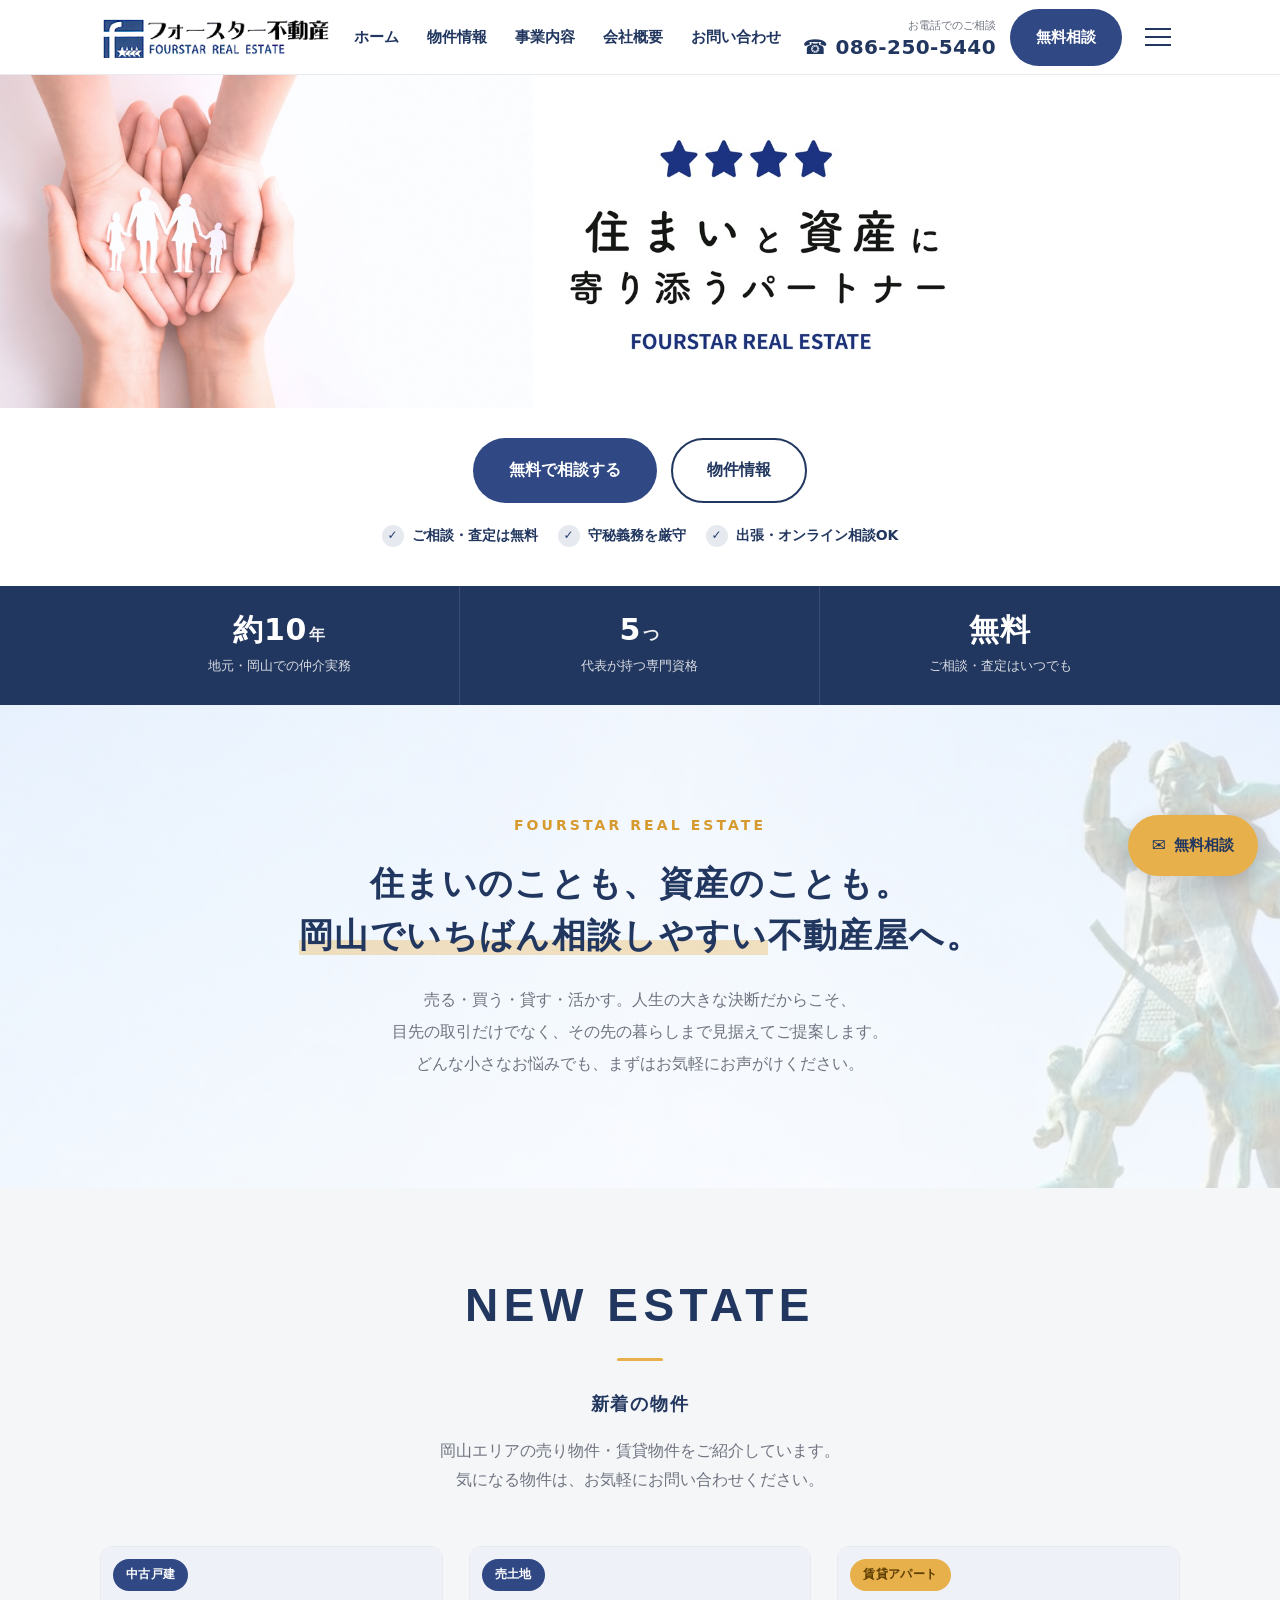
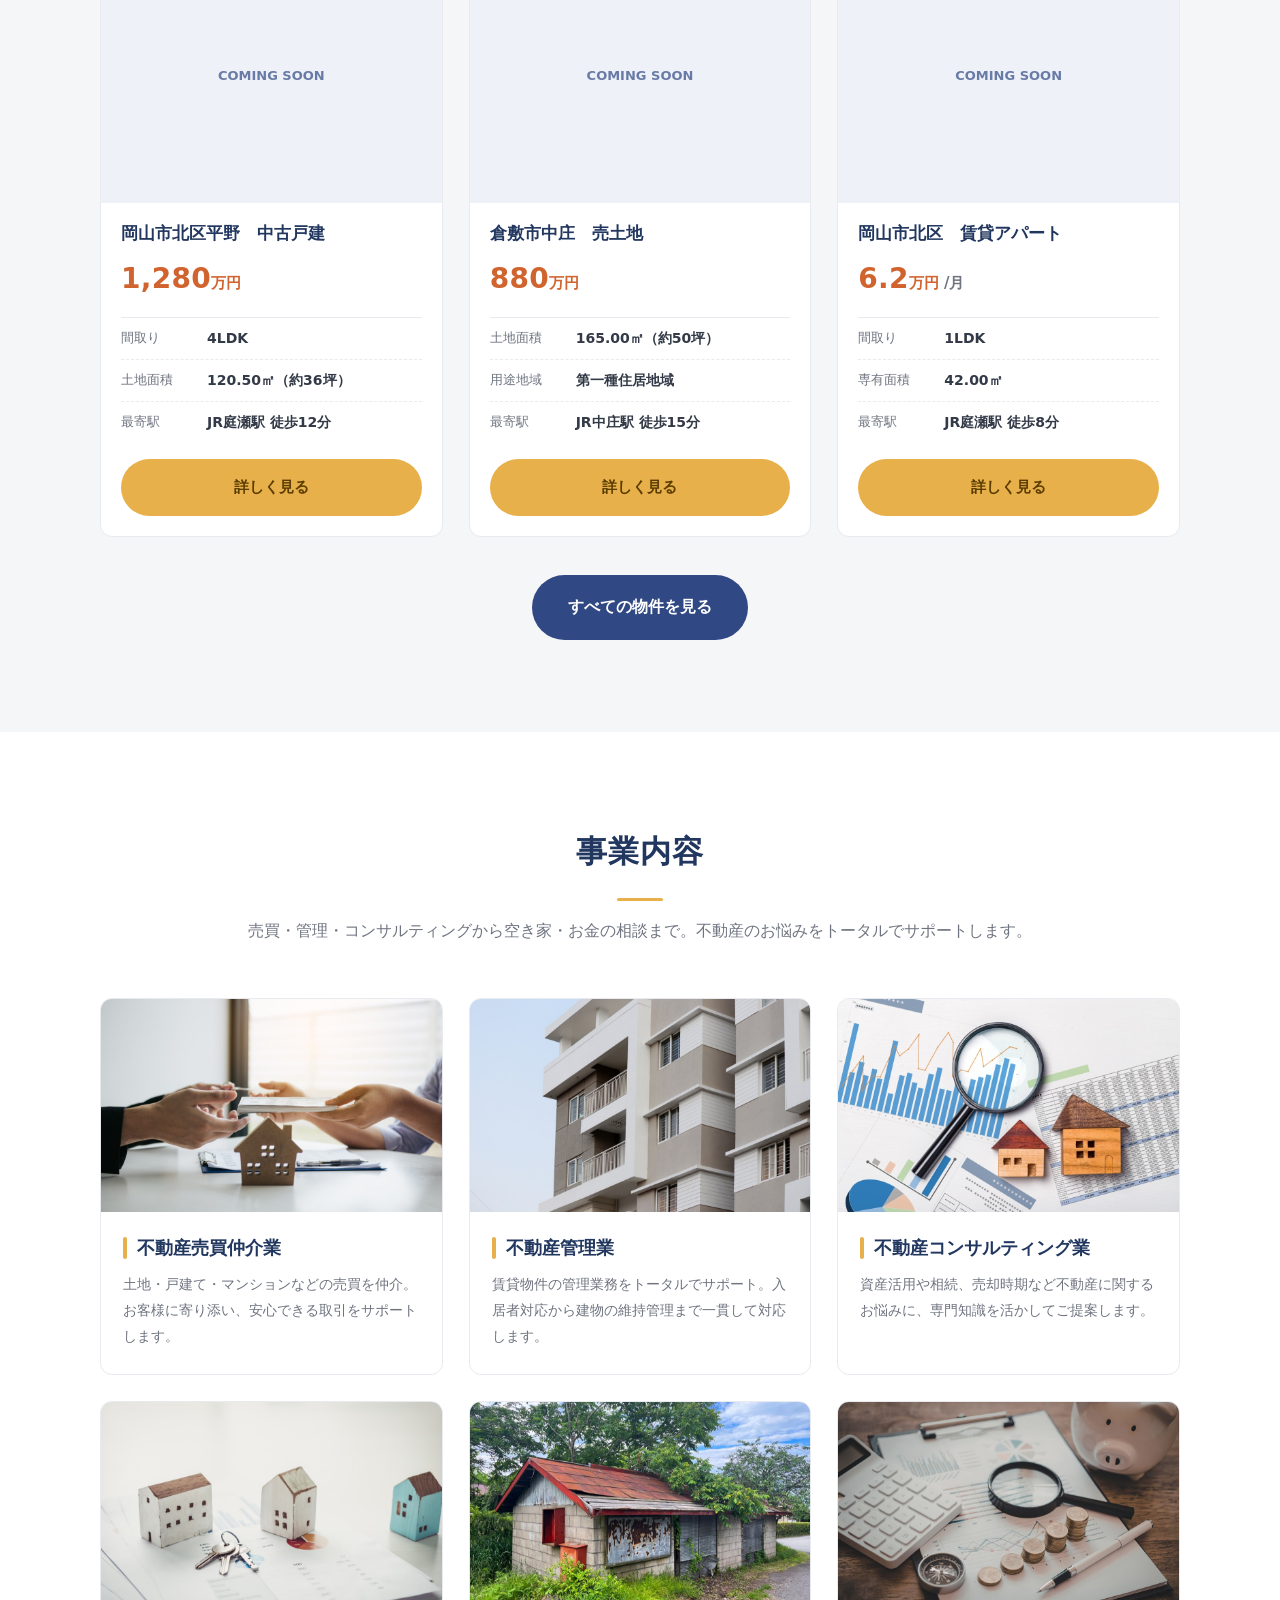
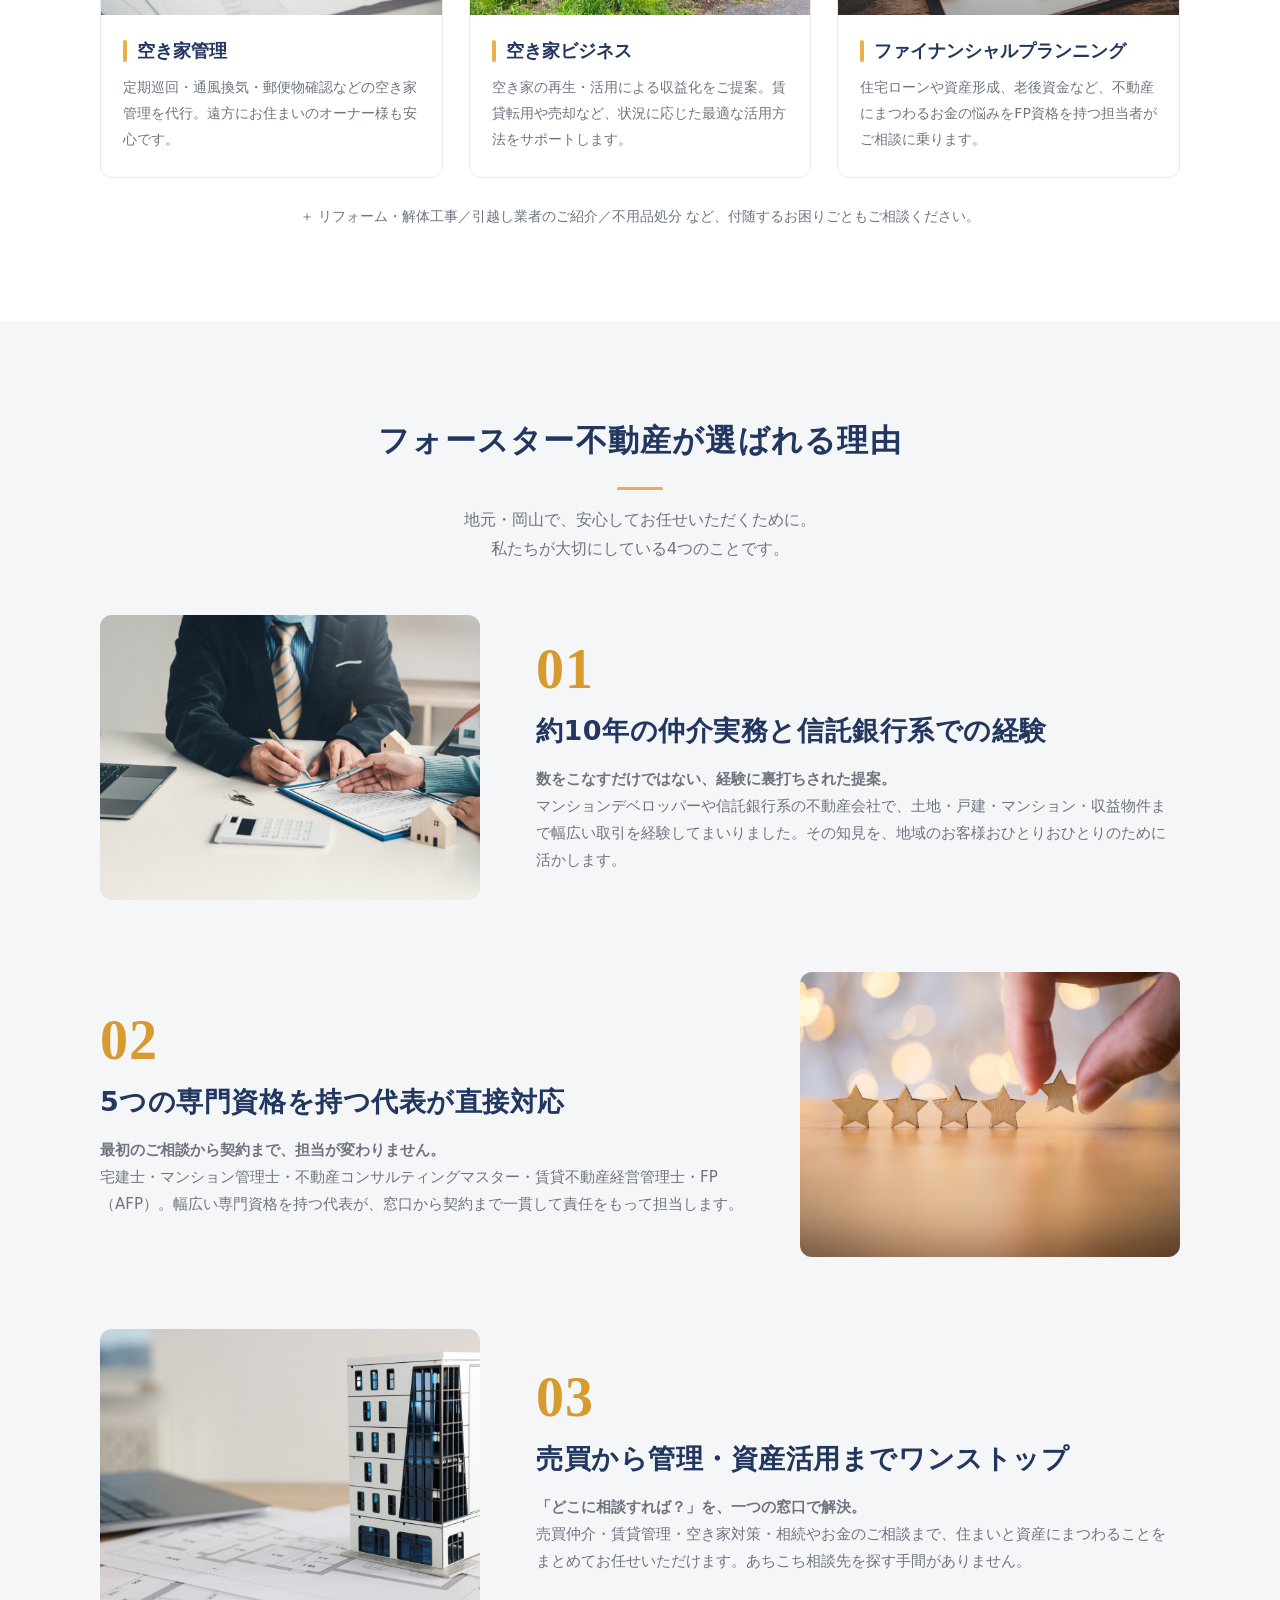
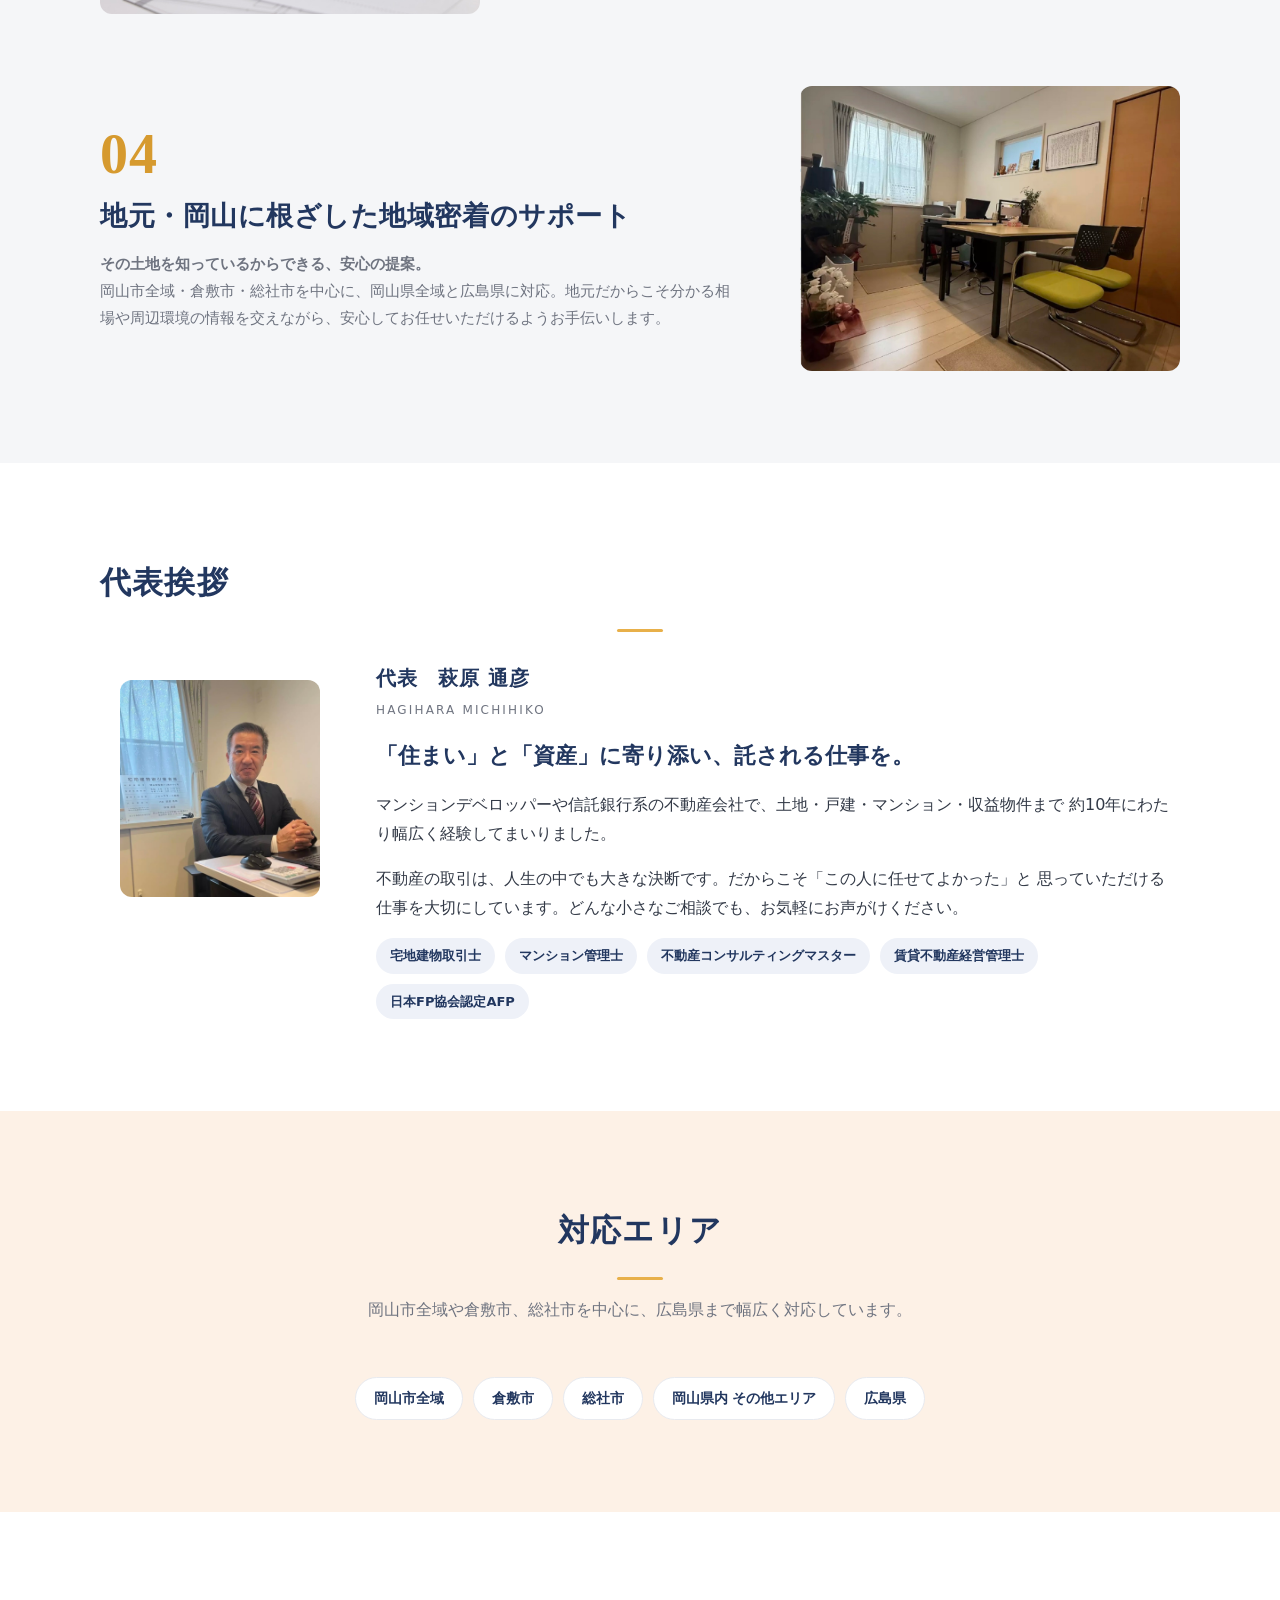
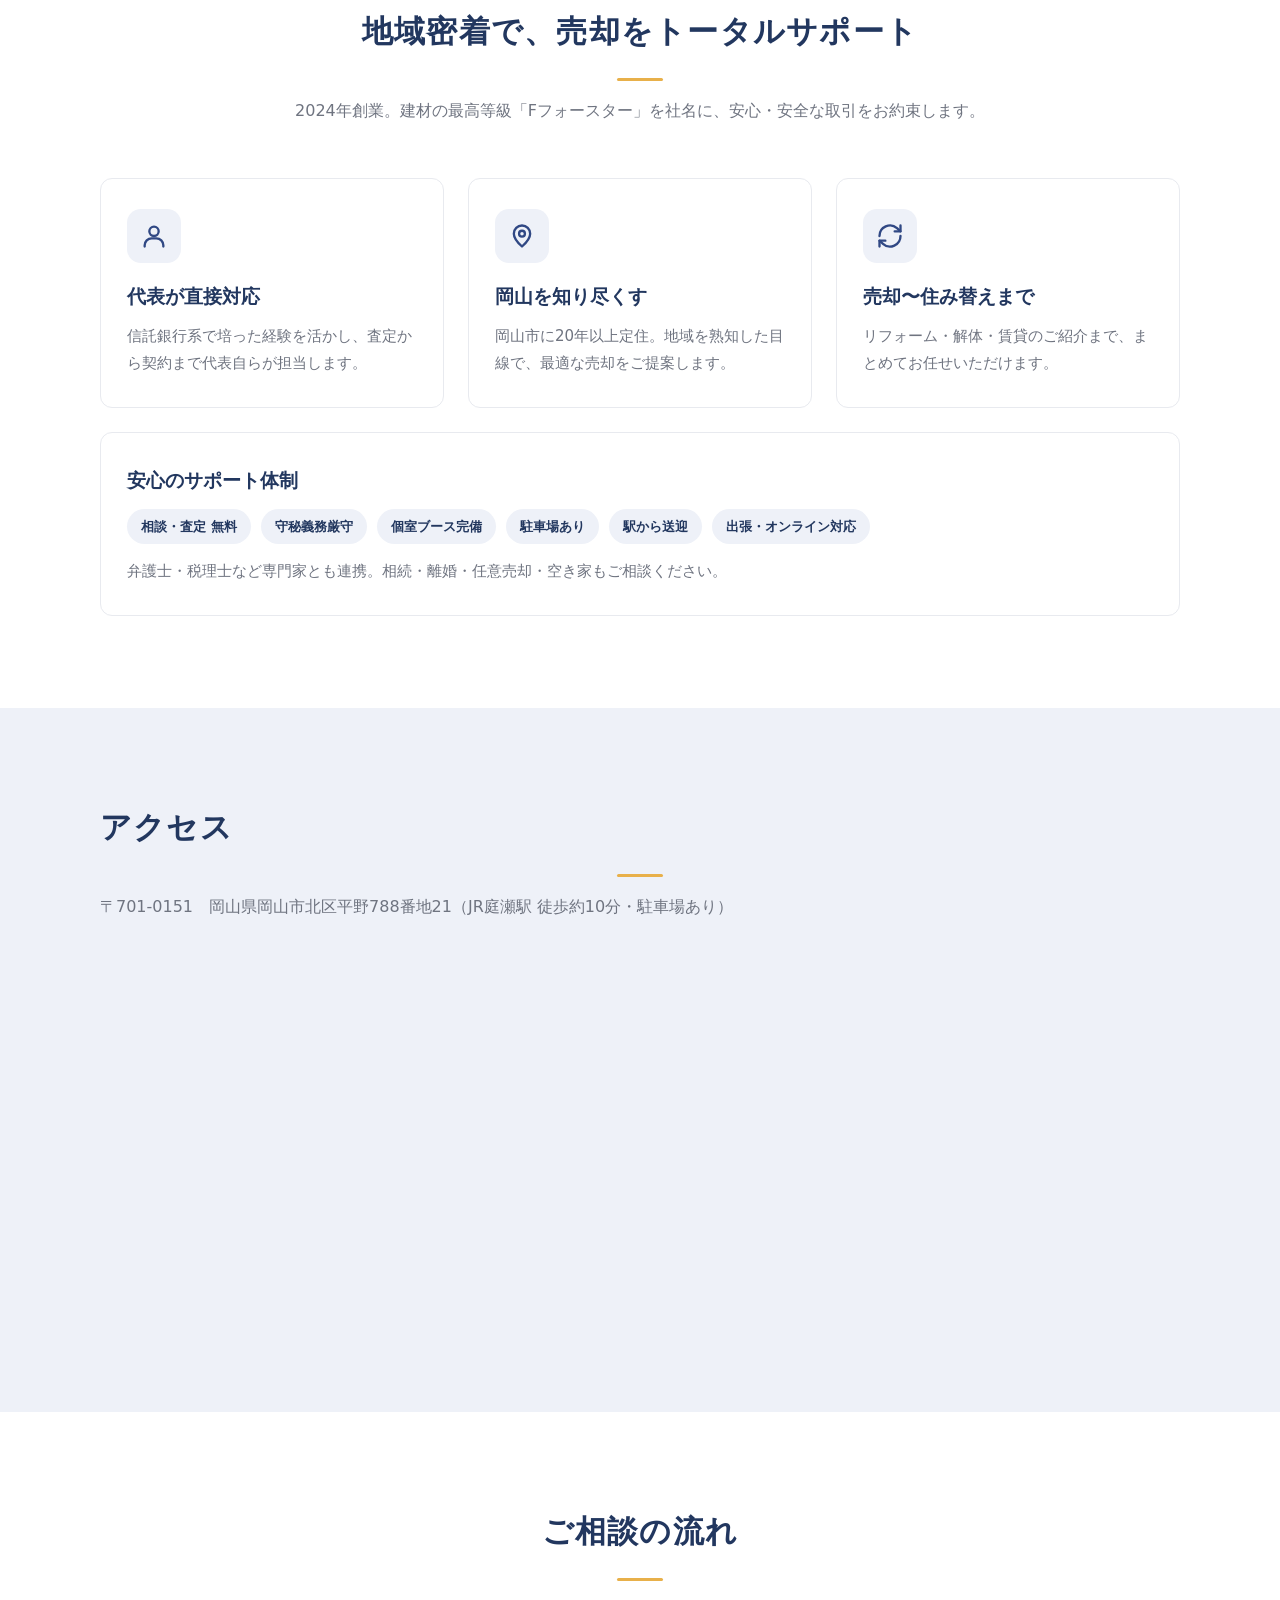
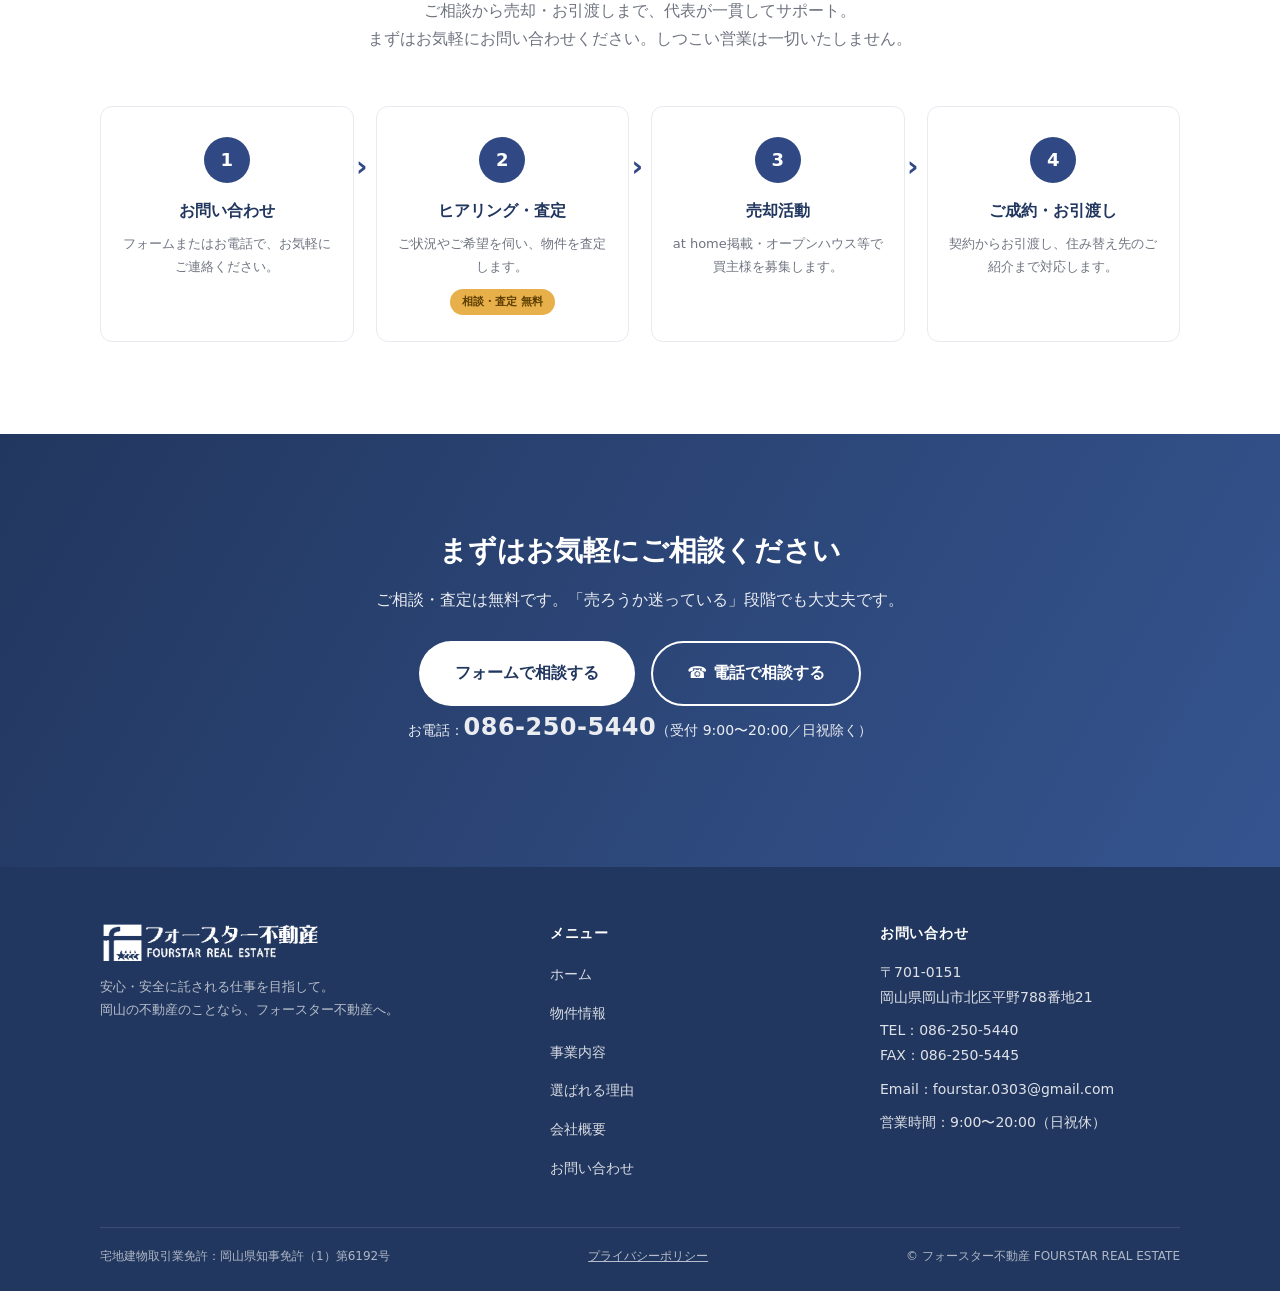
==== index.html @ ab8f695a "中間幅のヘッダー崩れ修正＋「しっかり届ける集客力」カード削除 - ナビ/電話を折り返さない（white-space:nowrap） - 横並びナビ＋電話は収まる幅（>1160px）でのみ表示、以下はハ" ====
<!DOCTYPE html>
<!-- =========================================================================
     フォースター不動産 トップページ（index.html）
     -------------------------------------------------------------------------
     ★文字を直したいとき：「ここから編集」〜「ここまで」の間の
       日本語部分を書き換えてください。< > の記号（タグ）は消さないように。
     ========================================================================= -->
<html lang="ja">
<head>
  <meta charset="UTF-8">
  <meta name="viewport" content="width=device-width, initial-scale=1.0">
  <title>岡山市・倉敷市の不動産売却・買取・空き家相談｜フォースター不動産</title>
  <meta name="description" content="岡山市・倉敷市・総社市で不動産の売却・買取・賃貸・空き家管理・相続のご相談を承ります。宅建士・マンション管理士など5つの資格を持つ代表が、査定無料で親身に対応。地元密着のフォースター不動産。">

  <!-- ★公開ドメインが決まったら、ファイル全体の「REPLACE_DOMAIN」を本番URL（例 www.example.com）に一括置換してください -->
  <link rel="canonical" href="https://REPLACE_DOMAIN/">
  <meta property="og:type" content="website">
  <meta property="og:site_name" content="フォースター不動産">
  <meta property="og:title" content="岡山市・倉敷市の不動産売却・買取・空き家相談｜フォースター不動産">
  <meta property="og:description" content="岡山市・倉敷市・総社市で不動産の売却・買取・賃貸・空き家管理・相続のご相談を承ります。査定無料・地元密着のフォースター不動産。">
  <meta property="og:url" content="https://REPLACE_DOMAIN/">
  <meta property="og:image" content="https://REPLACE_DOMAIN/images/hero.jpg">
  <meta property="og:locale" content="ja_JP">
  <meta name="twitter:card" content="summary_large_image">
  <link rel="icon" href="images/logo.png">
  <link rel="apple-touch-icon" href="images/logo.png">

  <link rel="stylesheet" href="css/style.css">

  <!-- 構造化データ（Googleに「岡山の不動産会社」だと正確に伝えるための情報）-->
  <script type="application/ld+json">
  {
    "@context": "https://schema.org",
    "@type": "RealEstateAgent",
    "name": "フォースター不動産",
    "alternateName": "FOURSTAR REAL ESTATE",
    "image": "https://REPLACE_DOMAIN/images/hero.jpg",
    "logo": "https://REPLACE_DOMAIN/images/logo.png",
    "url": "https://REPLACE_DOMAIN/",
    "telephone": "+81-86-250-5440",
    "faxNumber": "+81-86-250-5445",
    "email": "fourstar.0303@gmail.com",
    "founder": "萩原 通彦",
    "foundingDate": "2024-12",
    "priceRange": "応相談",
    "address": {
      "@type": "PostalAddress",
      "postalCode": "701-0151",
      "addressCountry": "JP",
      "addressRegion": "岡山県",
      "addressLocality": "岡山市北区",
      "streetAddress": "平野788番地21"
    },
    "areaServed": [
      { "@type": "City", "name": "岡山市" },
      { "@type": "City", "name": "倉敷市" },
      { "@type": "City", "name": "総社市" }
    ],
    "openingHoursSpecification": {
      "@type": "OpeningHoursSpecification",
      "dayOfWeek": ["Monday","Tuesday","Wednesday","Thursday","Friday","Saturday"],
      "opens": "09:00",
      "closes": "20:00"
    },
    "knowsAbout": ["不動産売買仲介","不動産管理","空き家管理","空き家ビジネス","不動産コンサルティング","相続相談","ファイナンシャルプランニング"],
    "hasCredential": "宅地建物取引業免許 岡山県知事免許（1）第6192号"
  }
  </script>
</head>
<body>

  <!-- ============ ヘッダー（全ページ共通）============ -->
  <header class="site-header">
    <div class="container header-inner">
      <a href="index.html" class="logo"><img src="images/logo.png" alt="フォースター不動産"></a>

      <nav class="nav" aria-label="メインメニュー">
        <ul>
          <li><a href="index.html">ホーム</a></li>
          <li><a href="properties.html">物件情報</a></li>
          <li><a href="index.html#service">事業内容</a></li>
          <li><a href="company.html">会社概要</a></li>
          <li><a href="contact.html">お問い合わせ</a></li>
        </ul>
      </nav>

      <div class="header-actions">
        <div class="header-tel">
          <span class="cap">お電話でのご相談</span>
          <span class="num">☎ 086-250-5440</span>
        </div>
        <a href="contact.html" class="btn btn--primary">無料相談</a>
        <button class="nav-toggle" aria-label="メニューを開く" aria-expanded="false"><span></span></button>
      </div>
    </div>
  </header>

  <!-- ============ ヒーロー（トップの大きな見せ場・写真スライダー）============ -->
  <!-- ★写真を差し替えたいとき：images/hero.jpg を新しい写真に置き換えてください。
       （横長写真＝推奨サイズ 2000×1125px 程度。同じ横長サイズで揃えると綺麗です）
       ★写真を増やして自動で切り替えたいとき：images/ に hero2.jpg などを入れ、
         下の「スライド2」「スライド3」の行の、左右のコメント記号を外してください。
         （記号を外すと自動でフェード切り替えになります。1枚だけなら1枚表示のままです）-->
  <section class="hero">
    <!-- 見た目は画像のコピーのまま。検索エンジン・読み上げ用に、ページの主見出し（h1）を文字でも置いています -->
    <h1 class="sr-only">住まいのことは、街の不動産屋へ。岡山市・倉敷市・総社市の不動産売却・買取・賃貸・空き家相談｜フォースター不動産</h1>
    <div class="hero-slider">
      <!-- スライド1（今の写真）-->
      <div class="hero-slide is-active"><img src="images/hero.jpg" alt="住まいと資産に寄り添うパートナー｜フォースター不動産"></div>
      <!-- スライド2： <div class="hero-slide"><img src="images/hero2.jpg" alt=""></div> -->
      <!-- スライド3： <div class="hero-slide"><img src="images/hero3.jpg" alt=""></div> -->
    </div>
    <div class="container hero-cta">
      <div class="hero-actions">
        <a href="contact.html" class="btn btn--primary btn--lg">無料で相談する</a>
        <a href="properties.html" class="btn btn--outline btn--lg">物件情報</a>
      </div>
      <div class="hero-trust">
        <span><span class="ck">✓</span> ご相談・査定は無料</span>
        <span><span class="ck">✓</span> 守秘義務を厳守</span>
        <span><span class="ck">✓</span> 出張・オンライン相談OK</span>
      </div>
    </div>
  </section>

  <!-- 実績スタッツ帯 -->
  <div class="stats">
    <div class="container">
      <div class="cols">
        <div class="cell"><div class="num">約10<span class="u">年</span></div><div class="lbl">地元・岡山での仲介実務</div></div>
        <div class="cell"><div class="num">5<span class="u">つ</span></div><div class="lbl">代表が持つ専門資格</div></div>
        <div class="cell"><div class="num">無料</div><div class="lbl">ご相談・査定はいつでも</div></div>
      </div>
    </div>
  </div>

  <!-- ============ コンセプト（ヒーロー下の一言メッセージ）============ -->
  <!-- ここから編集（短い言葉で「らしさ」を伝えるところです）-->
  <section class="concept">
    <div class="container">
      <p class="concept-lead">FOURSTAR REAL ESTATE</p>
      <h2 class="concept-copy">住まいのことも、資産のことも。<br><span class="mark">岡山でいちばん相談しやすい</span>不動産屋へ。</h2>
      <p class="concept-text">
        売る・買う・貸す・活かす。人生の大きな決断だからこそ、<br>
        目先の取引だけでなく、その先の暮らしまで見据えてご提案します。<br>
        どんな小さなお悩みでも、まずはお気軽にお声がけください。
      </p>
    </div>
  </section>
  <!-- ここまで -->

  <!-- ============ 新着の物件 ============ -->
  <section class="section section--panel" id="pickup">
    <div class="container">
      <!-- 英語の大見出し（NEW ESTATE）＋日本語（新着の物件）のスタイル -->
      <div class="section-head section-head--en">
        <span class="en-big">NEW ESTATE</span>
        <h2>新着の物件</h2>
        <p>岡山エリアの売り物件・賃貸物件をご紹介しています。<br>気になる物件は、お気軽にお問い合わせください。</p>
      </div>

      <!-- ここから編集（トップに載せるおすすめを2〜3件。詳しい一覧は properties.html です）-->
      <div class="prop-grid">

        <article class="prop-card">
          <div class="prop-photo">
            <span class="prop-label">中古戸建</span>
            <!-- 写真を入れるとき：下の画像タグを囲っている左右の記号を外し、src を images/ に入れた写真名に変更してください -->
            <!-- <img src="images/bukken1.jpg" alt="物件写真"> -->
            <span class="noimg">COMING SOON</span>
          </div>
          <div class="prop-body">
            <h3 class="prop-name">岡山市北区平野　中古戸建</h3>
            <p class="prop-price"><span class="num">1,280</span>万円</p>
            <ul class="prop-specs">
              <li><span class="k">間取り</span><span class="v">4LDK</span></li>
              <li><span class="k">土地面積</span><span class="v">120.50㎡（約36坪）</span></li>
              <li><span class="k">最寄駅</span><span class="v">JR庭瀬駅 徒歩12分</span></li>
            </ul>
            <a href="properties.html#sale" class="btn btn--accent">詳しく見る</a>
          </div>
        </article>

        <article class="prop-card">
          <div class="prop-photo">
            <span class="prop-label">売土地</span>
            <!-- <img src="images/bukken2.jpg" alt="物件写真"> -->
            <span class="noimg">COMING SOON</span>
          </div>
          <div class="prop-body">
            <h3 class="prop-name">倉敷市中庄　売土地</h3>
            <p class="prop-price"><span class="num">880</span>万円</p>
            <ul class="prop-specs">
              <li><span class="k">土地面積</span><span class="v">165.00㎡（約50坪）</span></li>
              <li><span class="k">用途地域</span><span class="v">第一種住居地域</span></li>
              <li><span class="k">最寄駅</span><span class="v">JR中庄駅 徒歩15分</span></li>
            </ul>
            <a href="properties.html#sale" class="btn btn--accent">詳しく見る</a>
          </div>
        </article>

        <article class="prop-card">
          <div class="prop-photo">
            <span class="prop-label is-rent">賃貸アパート</span>
            <!-- <img src="images/chintai1.jpg" alt="物件写真"> -->
            <span class="noimg">COMING SOON</span>
          </div>
          <div class="prop-body">
            <h3 class="prop-name">岡山市北区　賃貸アパート</h3>
            <p class="prop-price"><span class="num">6.2</span>万円<span class="rent-mo"> /月</span></p>
            <ul class="prop-specs">
              <li><span class="k">間取り</span><span class="v">1LDK</span></li>
              <li><span class="k">専有面積</span><span class="v">42.00㎡</span></li>
              <li><span class="k">最寄駅</span><span class="v">JR庭瀬駅 徒歩8分</span></li>
            </ul>
            <a href="properties.html#rent" class="btn btn--accent">詳しく見る</a>
          </div>
        </article>

      </div>
      <!-- ここまで -->

      <div style="text-align:center;margin-top:38px;">
        <a href="properties.html" class="btn btn--primary btn--lg">すべての物件を見る</a>
      </div>
    </div>
  </section>

  <!-- ============ 事業内容 ============ -->
  <section class="section" id="service">
    <div class="container">
      <div class="section-head">
        <span class="en">SERVICE</span>
        <h2>事業内容</h2>
        <p>売買・管理・コンサルティングから空き家・お金の相談まで。不動産のお悩みをトータルでサポートします。</p>
      </div>

      <!-- ここから編集（1件＝1つの svc-card ブロック。写真は images/ のファイル名を差し替えるだけでOK）-->
      <div class="service-cards">
        <article class="svc-card">
          <div class="svc-photo"><img src="images/svc-baibai.jpg" alt="不動産売買仲介業"></div>
          <div class="svc-text"><h4>不動産売買仲介業</h4><p>土地・戸建て・マンションなどの売買を仲介。お客様に寄り添い、安心できる取引をサポートします。</p></div>
        </article>
        <article class="svc-card">
          <div class="svc-photo"><img src="images/svc-kanri.jpg" alt="不動産管理業"></div>
          <div class="svc-text"><h4>不動産管理業</h4><p>賃貸物件の管理業務をトータルでサポート。入居者対応から建物の維持管理まで一貫して対応します。</p></div>
        </article>
        <article class="svc-card">
          <div class="svc-photo"><img src="images/svc-consul.jpg" alt="不動産コンサルティング業"></div>
          <div class="svc-text"><h4>不動産コンサルティング業</h4><p>資産活用や相続、売却時期など不動産に関するお悩みに、専門知識を活かしてご提案します。</p></div>
        </article>
        <article class="svc-card">
          <div class="svc-photo"><img src="images/svc-akiya-kanri.jpg" alt="空き家管理"></div>
          <div class="svc-text"><h4>空き家管理</h4><p>定期巡回・通風換気・郵便物確認などの空き家管理を代行。遠方にお住まいのオーナー様も安心です。</p></div>
        </article>
        <article class="svc-card">
          <div class="svc-photo"><img src="images/svc-akiya-biz.jpg" alt="空き家ビジネス"></div>
          <div class="svc-text"><h4>空き家ビジネス</h4><p>空き家の再生・活用による収益化をご提案。賃貸転用や売却など、状況に応じた最適な活用方法をサポートします。</p></div>
        </article>
        <article class="svc-card">
          <div class="svc-photo"><img src="images/svc-fp.jpg" alt="ファイナンシャルプランニング"></div>
          <div class="svc-text"><h4>ファイナンシャルプランニング</h4><p>住宅ローンや資産形成、老後資金など、不動産にまつわるお金の悩みをFP資格を持つ担当者がご相談に乗ります。</p></div>
        </article>
      </div>
      <p style="text-align:center;color:var(--muted);margin:26px 0 0;font-size:14px;">
        ＋ リフォーム・解体工事／引越し業者のご紹介／不用品処分 など、付随するお困りごともご相談ください。
      </p>
      <!-- ここまで -->
    </div>
  </section>

  <!-- ============ 選ばれる理由 ============ -->
  <section class="section section--panel" id="reason">
    <div class="container">
      <div class="section-head">
        <span class="en">REASON</span>
        <h2>フォースター不動産が選ばれる理由</h2>
        <p>地元・岡山で、安心してお任せいただくために。<br>私たちが大切にしている4つのことです。</p>
      </div>

      <!-- ここから編集（1件＝1つの reason-row ブロック）
           ・写真を差し替えるとき：img の src="images/○○.jpg" のファイル名を変えるだけです。
           ・写真と文章の左右は自動で交互（1件目=写真左／2件目=写真右…）に並びます。 -->
      <div class="reason-rows">

        <div class="reason-row">
          <div class="reason-row-media"><img src="images/reason-consul.jpg" alt="お客様に寄り添う相談の様子"></div>
          <div class="reason-row-body">
            <span class="reason-row-num">01</span>
            <h3>約10年の仲介実務と信託銀行系での経験</h3>
            <p class="reason-row-lead">数をこなすだけではない、経験に裏打ちされた提案。</p>
            <p>マンションデベロッパーや信託銀行系の不動産会社で、土地・戸建・マンション・収益物件まで幅広い取引を経験してまいりました。その知見を、地域のお客様おひとりおひとりのために活かします。</p>
          </div>
        </div>

        <div class="reason-row">
          <div class="reason-row-media"><img src="images/reason-lead.jpg" alt="代表が直接対応する信頼の握手"></div>
          <div class="reason-row-body">
            <span class="reason-row-num">02</span>
            <h3>5つの専門資格を持つ代表が直接対応</h3>
            <p class="reason-row-lead">最初のご相談から契約まで、担当が変わりません。</p>
            <p>宅建士・マンション管理士・不動産コンサルティングマスター・賃貸不動産経営管理士・FP（AFP）。幅広い専門資格を持つ代表が、窓口から契約まで一貫して責任をもって担当します。</p>
          </div>
        </div>

        <div class="reason-row">
          <div class="reason-row-media"><img src="images/reason-kanri.jpg" alt="売買から管理までワンストップ対応"></div>
          <div class="reason-row-body">
            <span class="reason-row-num">03</span>
            <h3>売買から管理・資産活用までワンストップ</h3>
            <p class="reason-row-lead">「どこに相談すれば？」を、一つの窓口で解決。</p>
            <p>売買仲介・賃貸管理・空き家対策・相続やお金のご相談まで、住まいと資産にまつわることをまとめてお任せいただけます。あちこち相談先を探す手間がありません。</p>
          </div>
        </div>

        <div class="reason-row">
          <div class="reason-row-media"><img src="images/office.jpg" alt="地域に根ざしたフォースター不動産の相談ブース"></div>
          <div class="reason-row-body">
            <span class="reason-row-num">04</span>
            <h3>地元・岡山に根ざした地域密着のサポート</h3>
            <p class="reason-row-lead">その土地を知っているからできる、安心の提案。</p>
            <p>岡山市全域・倉敷市・総社市を中心に、岡山県全域と広島県に対応。地元だからこそ分かる相場や周辺環境の情報を交えながら、安心してお任せいただけるようお手伝いします。</p>
          </div>
        </div>

      </div>
      <!-- ここまで -->
    </div>
  </section>

  <!-- ============ 代表挨拶 ============ -->
  <section class="section" id="message">
    <div class="container">
      <div class="section-head" style="text-align:left;margin-bottom:28px;">
        <span class="en">MESSAGE</span>
        <h2>代表挨拶</h2>
      </div>
      <div class="message-box">
        <div class="message-photo" style="background:none;min-height:0;box-shadow:none;">
          <!-- ★写真を差し替えるとき：src="images/daihyo.jpg" のファイル名を変えるだけでOKです -->
          <img src="images/daihyo.jpg" alt="代表 萩原通彦" style="width:100%;height:auto;border-radius:var(--radius);box-shadow:var(--shadow);">
        </div>
        <div class="message-body">
          <!-- ここから編集 -->
          <p class="name-plate">代表　萩原 通彦 <small>HAGIHARA MICHIHIKO</small></p>
          <h3>「住まい」と「資産」に寄り添い、託される仕事を。</h3>
          <p>
            マンションデベロッパーや信託銀行系の不動産会社で、土地・戸建・マンション・収益物件まで
            約10年にわたり幅広く経験してまいりました。
          </p>
          <p>
            不動産の取引は、人生の中でも大きな決断です。だからこそ「この人に任せてよかった」と
            思っていただける仕事を大切にしています。どんな小さなご相談でも、お気軽にお声がけください。
          </p>
          <!-- ここまで -->
          <div class="quals">
            <span>宅地建物取引士</span>
            <span>マンション管理士</span>
            <span>不動産コンサルティングマスター</span>
            <span>賃貸不動産経営管理士</span>
            <span>日本FP協会認定AFP</span>
          </div>
        </div>
      </div>
    </div>
  </section>

  <!-- ============ 対応エリア ============ -->
  <section class="section section--peach">
    <div class="container area-box">
      <div class="section-head">
        <span class="en">AREA</span>
        <h2>対応エリア</h2>
        <p>岡山市全域や倉敷市、総社市を中心に、広島県まで幅広く対応しています。</p>
      </div>
      <div class="area-tags">
        <span>岡山市全域</span><span>倉敷市</span><span>総社市</span>
        <span>岡山県内 その他エリア</span><span>広島県</span>
      </div>
    </div>
  </section>

  <!-- ============ 地域密着で、売却をトータルサポート ============ -->
  <section class="section">
    <div class="container">
      <div class="section-head">
        <span class="en">ABOUT</span>
        <h2>地域密着で、売却をトータルサポート</h2>
        <p>2024年創業。建材の最高等級「Fフォースター」を社名に、安心・安全な取引をお約束します。</p>
      </div>

      <!-- ここから編集 -->
      <!-- 強み3つ（アイコン付きカード）-->
      <div class="grid grid-3">
        <div class="card">
          <div class="ico"><svg viewBox="0 0 24 24" fill="none" stroke="currentColor" stroke-width="2" stroke-linecap="round" stroke-linejoin="round"><circle cx="12" cy="8" r="4"/><path d="M4 21v-1a6 6 0 0 1 6-6h4a6 6 0 0 1 6 6v1"/></svg></div>
          <h3>代表が直接対応</h3>
          <p>信託銀行系で培った経験を活かし、査定から契約まで代表自らが担当します。</p>
        </div>
        <div class="card">
          <div class="ico"><svg viewBox="0 0 24 24" fill="none" stroke="currentColor" stroke-width="2" stroke-linecap="round" stroke-linejoin="round"><path d="M12 21s-7-6.3-7-11a7 7 0 0 1 14 0c0 4.7-7 11-7 11z"/><circle cx="12" cy="10" r="2.5"/></svg></div>
          <h3>岡山を知り尽くす</h3>
          <p>岡山市に20年以上定住。地域を熟知した目線で、最適な売却をご提案します。</p>
        </div>
        <div class="card">
          <div class="ico"><svg viewBox="0 0 24 24" fill="none" stroke="currentColor" stroke-width="2" stroke-linecap="round" stroke-linejoin="round"><path d="M3 12a9 9 0 0 1 15-6.7L21 8"/><path d="M21 3v5h-5"/><path d="M21 12a9 9 0 0 1-15 6.7L3 16"/><path d="M3 21v-5h5"/></svg></div>
          <h3>売却〜住み替えまで</h3>
          <p>リフォーム・解体・賃貸のご紹介まで、まとめてお任せいただけます。</p>
        </div>
      </div>

      <!-- サポート体制（要点タグで見せる）-->
      <div class="grid" style="margin-top:24px;">
        <div class="card">
          <h3>安心のサポート体制</h3>
          <div class="quals" style="margin:12px 0 0;">
            <span>相談・査定 無料</span>
            <span>守秘義務厳守</span>
            <span>個室ブース完備</span>
            <span>駐車場あり</span>
            <span>駅から送迎</span>
            <span>出張・オンライン対応</span>
          </div>
          <p style="margin-top:14px;">弁護士・税理士など専門家とも連携。相続・離婚・任意売却・空き家もご相談ください。</p>
        </div>
      </div>
      <!-- ここまで -->
    </div>
  </section>

  <!-- ============ アクセス（地図）============ -->
  <section class="section section--sky">
    <div class="container">
      <div class="section-head" style="text-align:left;margin-bottom:28px;">
        <span class="en">ACCESS</span>
        <h2>アクセス</h2>
        <p>〒701-0151　岡山県岡山市北区平野788番地21（JR庭瀬駅 徒歩約10分・駐車場あり）</p>
      </div>
      <!-- 地図：住所から自動表示しています。差し替え不要です。 -->
      <iframe class="map-embed"
        src="https://maps.google.com/maps?q=%E5%B2%A1%E5%B1%B1%E7%9C%8C%E5%B2%A1%E5%B1%B1%E5%B8%82%E5%8C%97%E5%8C%BA%E5%B9%B3%E9%87%8E788-21&output=embed"
        loading="lazy" referrerpolicy="no-referrer-when-downgrade"
        title="フォースター不動産の地図"></iframe>
    </div>
  </section>

  <!-- ============ ご相談の流れ ============ -->
  <section class="section" id="flow">
    <div class="container">
      <div class="section-head">
        <span class="en">FLOW</span>
        <h2>ご相談の流れ</h2>
        <p>ご相談から売却・お引渡しまで、代表が一貫してサポート。<br>まずはお気軽にお問い合わせください。しつこい営業は一切いたしません。</p>
      </div>

      <!-- ここから編集（1件＝1つの step ブロック）-->
      <div class="flow">
        <div class="step">
          <div class="n">1</div>
          <h4>お問い合わせ</h4>
          <p>フォームまたはお電話で、お気軽にご連絡ください。</p>
        </div>
        <div class="step">
          <div class="n">2</div>
          <h4>ヒアリング・査定</h4>
          <p>ご状況やご希望を伺い、物件を査定します。</p>
          <span class="free">相談・査定 無料</span>
        </div>
        <div class="step">
          <div class="n">3</div>
          <h4>売却活動</h4>
          <p>at home掲載・オープンハウス等で買主様を募集します。</p>
        </div>
        <div class="step">
          <div class="n">4</div>
          <h4>ご成約・お引渡し</h4>
          <p>契約からお引渡し、住み替え先のご紹介まで対応します。</p>
        </div>
      </div>
      <!-- ここまで -->
    </div>
  </section>

  <!-- ============ CTA（問い合わせ誘導）============ -->
  <section class="section cta">
    <div class="container">
      <h2>まずはお気軽にご相談ください</h2>
      <p>ご相談・査定は無料です。「売ろうか迷っている」段階でも大丈夫です。</p>
      <div class="cta-actions">
        <a href="contact.html" class="btn btn--white btn--lg">フォームで相談する</a>
        <a href="tel:086-250-5440" class="btn btn--outline btn--lg" style="color:#fff;border-color:#fff;background:transparent;">☎ 電話で相談する</a>
      </div>
      <p class="cta-tel">お電話：<strong>086-250-5440</strong>（受付 9:00〜20:00／日祝除く）</p>
    </div>
  </section>

  <!-- ============ フッター（全ページ共通）============ -->
  <footer class="site-footer">
    <div class="container">
      <div class="footer-top">
        <div class="footer-brand">
          <img src="images/logo-transparent.png" alt="フォースター不動産">
          <p>安心・安全に託される仕事を目指して。<br>岡山の不動産のことなら、フォースター不動産へ。</p>
        </div>
        <div class="footer-col">
          <h4>メニュー</h4>
          <ul>
            <li><a href="index.html">ホーム</a></li>
            <li><a href="properties.html">物件情報</a></li>
            <li><a href="index.html#service">事業内容</a></li>
            <li><a href="index.html#reason">選ばれる理由</a></li>
            <li><a href="company.html">会社概要</a></li>
            <li><a href="contact.html">お問い合わせ</a></li>
          </ul>
        </div>
        <div class="footer-col footer-contact">
          <h4>お問い合わせ</h4>
          <p>〒701-0151<br>岡山県岡山市北区平野788番地21</p>
          <p>TEL：086-250-5440<br>FAX：086-250-5445</p>
          <p>Email：fourstar.0303@gmail.com</p>
          <p>営業時間：9:00〜20:00（日祝休）</p>
        </div>
      </div>
      <div class="footer-license">
        <span>宅地建物取引業免許：岡山県知事免許（1）第6192号</span>
        <span><a href="privacy.html">プライバシーポリシー</a></span>
        <span>&copy; フォースター不動産 FOURSTAR REAL ESTATE</span>
      </div>
    </div>
  </footer>

  <!-- スマホ用 画面下に固定される相談ボタン（スマホ表示のときだけ出ます）-->
  <div class="mobile-cta">
    <a class="call" href="tel:086-250-5440">☎ 電話で相談</a>
    <a class="form" href="contact.html">無料相談フォーム</a>
  </div>

  <!-- 画面右下に常時浮く「無料相談」ボタン（スクロールしても固定で出ます）-->
  <a class="float-cta" href="contact.html"><span class="ico">✉</span>無料相談</a>

  <script src="js/main.js"></script>
</body>
</html>
---- css/style.css ----
/* =========================================================================
   フォースター不動産 共通スタイル（style.css）
   -------------------------------------------------------------------------
   ・すべてのページ（index.html / company.html / contact.html）で読み込みます。
   ・色を変えたいときは、下の「:root（カラー設定）」の値を変えるだけで
     サイト全体の色が一括で変わります。
   ========================================================================= */

/* ---- 画面には見せず、検索エンジン・読み上げ用にだけ残す文字 ----
   （トップページの見出し〈h1〉など。レイアウトは変わりません）*/
.sr-only {
  position: absolute !important;
  width: 1px; height: 1px;
  padding: 0; margin: -1px;
  overflow: hidden; clip: rect(0, 0, 0, 0);
  white-space: nowrap; border: 0;
}

/* ---- カラー設定（ここを変えると全体の色が変わります）----
   ★方針：ロゴのネイビー（紺）× アイボリー × 温かいイエロー。
     ロゴと同じ紺色を主役にしつつ、クリーム色の地・アイボリーの線・
     温かいゴールドで、地元の不動産屋さんらしい やさしく暖かい雰囲気にしています。 */
:root {
  --navy:        #22375f;  /* ロゴの濃い紺（見出し・濃い面・フッター） */
  --brand:       #304884;  /* ロゴのネイビー（ブランドのメインカラー） */
  --blue:        #304884;  /* ボタン・リンク（ロゴと同じ紺） */
  --blue-dark:   #263e6e;  /* ボタンを押したとき等（濃いめの紺） */
  --sky:         #eef1f8;  /* 淡い紺（淡背景・アイコンタイル） */
  --gold:        #e8b04a;  /* 温かいイエロー（スター/アクセント） */
  --gold-dark:   #d69a2f;  /* イエローの濃いめ（文字にのせる時など） */
  --peach:       #fdf1e6;  /* 淡いオレンジ（あたたかいアクセント背景） */
  --peach-line:  #f3ddc4;  /* 淡いオレンジの区切り線 */
  --cream:       #f7f5f0;  /* アイボリー（一部の淡い面で使用） */
  --panel:       #f5f6f8;  /* 白基調の交互セクション用（ニュートラルな淡いグレー） */
  --ink:         #333a47;  /* 本文の文字色（やわらかい濃紺グレー） */
  --muted:       #6f7480;  /* 補足の文字色 */
  --line:        #e8eaef;  /* 区切り線（白基調に合わせたニュートラルグレー） */
  --white:       #ffffff;
  --max:         1120px;   /* コンテンツの最大幅 */
  --radius:      12px;     /* 角丸の大きさ（控えめ・すっきり） */
  --shadow:      none;     /* ★影は使わず、平面的な見た目にしています（枠線で区切り） */
}

/* ---- 基本設定 ---- */
* { box-sizing: border-box; }
html { scroll-behavior: smooth; }
body {
  margin: 0;
  font-family: "Hiragino Kaku Gothic ProN", "Hiragino Sans", "Yu Gothic",
               "Meiryo", system-ui, sans-serif;
  color: var(--ink);
  line-height: 1.8;
  background: var(--white);
  -webkit-font-smoothing: antialiased;
}
img { max-width: 100%; height: auto; display: block; }
a { color: var(--blue); text-decoration: none; }
a:hover { text-decoration: underline; }

/* 中央寄せの共通コンテナ */
.container { width: 100%; max-width: var(--max); margin: 0 auto; padding: 0 20px; }

/* セクション共通の余白（白基調に合わせて余白を広めに）*/
.section { padding: 92px 0; }
.section--sky   { background: var(--sky); }   /* 淡い水色の面 */
.section--panel { background: var(--panel); } /* ニュートラルな淡いグレーの面 */
.section--peach { background: var(--peach); } /* 淡いオレンジの面（あたたかいアクセント）*/

/* 見出し（各セクションの上部）*/
.section-head { text-align: center; margin-bottom: 52px; }
/* 英語の飾りラベル（SERVICE 等）は、テンプレっぽさを避けるため非表示にしています。
   ※もう一度出したいときは display:none を display:block に戻してください。 */
.section-head .en { display: none; }
.section-head h2 {
  font-size: 31px; margin: 0; color: var(--navy); font-weight: 700;
  letter-spacing: .04em;
}
/* 見出しの下に短いアクセントライン（すっきりしたモダンな印象に）*/
.section-head h2::after {
  content: ""; display: block; width: 46px; height: 3px; margin: 18px auto 0;
  background: var(--gold); border-radius: 2px;
}
.section-head p { color: var(--muted); margin: 16px 0 0; }

/* 英語の大見出しスタイル（NEW ESTATE のように英字を大きく見せる見出し）
   ・.section-head に section-head--en を足すと、この形になります。
   ・英字(.en-big)を大きく／その下に短いアクセントライン／日本語(h2)を小さめに。 */
.section-head--en .en-big {
  display: block; font-family: "Helvetica Neue", Arial, sans-serif;
  font-size: 46px; font-weight: 800; letter-spacing: .12em; line-height: 1.1;
  color: var(--navy); margin: 0;
}
/* 英字と日本語の間の短いアクセントライン */
.section-head--en .en-big + h2 { margin-top: 28px; position: relative; padding-top: 30px; }
.section-head--en .en-big + h2::before {
  content: ""; position: absolute; top: 0; left: 50%; transform: translateX(-50%);
  width: 46px; height: 3px; background: var(--gold); border-radius: 2px;
}
/* この見出しでは日本語は控えめサイズ／通常の h2 下線は消す */
.section-head--en h2 { font-size: 18px; letter-spacing: .1em; }
.section-head--en h2::after { display: none; }
@media (max-width: 640px) {
  .section-head--en .en-big { font-size: 32px; }
}

/* =========================================================================
   ヘッダー（画面上部・固定）
   ========================================================================= */
.site-header {
  position: sticky; top: 0; z-index: 50;
  background: rgba(255,255,255,.96);
  backdrop-filter: saturate(180%) blur(6px);
  border-bottom: 1px solid var(--line);
}
.header-inner {
  display: flex; align-items: center; justify-content: space-between;
  height: 74px;
}
.logo img { height: 42px; width: auto; }
.logo { display: flex; align-items: center; }

/* ナビ（PC）*/
.nav ul { display: flex; gap: 28px; list-style: none; margin: 0; padding: 0; }
.nav a { color: var(--navy); font-weight: 700; font-size: 15px; white-space: nowrap; }
.nav a:hover { color: var(--blue); text-decoration: none; }

.header-actions { display: flex; align-items: center; gap: 14px; }
.header-tel { text-align: right; line-height: 1.3; }
.header-tel .num {
  color: var(--navy); font-weight: 800; font-size: 20px; letter-spacing: .02em;
  display: flex; align-items: center; gap: 6px; white-space: nowrap;
}
.header-tel .cap { color: var(--muted); font-size: 11px; }

/* ボタン共通 */
.btn {
  display: inline-flex; align-items: center; justify-content: center; gap: 8px;
  padding: 13px 24px; border-radius: 999px; font-weight: 700; font-size: 15px;
  border: 2px solid transparent; cursor: pointer; transition: .2s;
  text-decoration: none;
}
.btn--primary { background: var(--blue); color: #fff; }
.btn--primary:hover { background: var(--blue-dark); text-decoration: none; }
.btn--outline { background: #fff; color: var(--navy); border-color: var(--navy); }
.btn--outline:hover { background: var(--navy); color: #fff; text-decoration: none; }
.btn--lg { padding: 16px 34px; font-size: 16px; }
.btn--white { background:#fff; color: var(--navy); }
.btn--white:hover { background: var(--sky); text-decoration:none; }

/* ハンバーガー（全画面共通・ヘッダー右上に常時表示するメニューボタン）*/
.nav-toggle {
  display: inline-flex; align-items: center; justify-content: center;
  background: none; border: 0; cursor: pointer;
  width: 44px; height: 44px; padding: 0;
}
.nav-toggle span, .nav-toggle span::before, .nav-toggle span::after {
  content: ""; display: block; width: 26px; height: 2px; background: var(--navy);
  position: relative; transition: .25s;
}
.nav-toggle span { margin: 0 auto; }
.nav-toggle span::before { position: absolute; top: -8px; }
.nav-toggle span::after  { position: absolute; top: 8px; }
.nav-toggle.is-open span { background: transparent; }
.nav-toggle.is-open span::before { top: 0; transform: rotate(45deg); }
.nav-toggle.is-open span::after  { top: 0; transform: rotate(-45deg); }

/* ハンバーガーで開くドロップダウン（全画面共通・JSが中身を自動生成）*/
.nav-drawer {
  display: none; position: absolute; top: 100%; right: max(16px, calc((100% - 1160px) / 2));
  min-width: 240px; background: #fff; border: 1px solid var(--line);
  border-radius: 0 0 var(--radius) var(--radius); box-shadow: var(--shadow); overflow: hidden; z-index: 60;
}
.nav-drawer.is-open { display: block; }
.nav-drawer ul { list-style: none; margin: 0; padding: 6px 0; }
.nav-drawer li { border-bottom: 1px solid var(--line); }
.nav-drawer li:last-child { border-bottom: 0; }
.nav-drawer a { display: block; padding: 14px 22px; color: var(--navy); font-weight: 700; font-size: 15px; }
.nav-drawer a:hover { background: var(--sky); text-decoration: none; }

/* =========================================================================
   ヒーロー（トップの一番上の大きな見せ場）
   -------------------------------------------------------------------------
   ★写真が用意できたら、下の background の linear-gradient の後ろに
     url("images/hero.jpg") を足すと、写真の上に文字がのります。
     例：background: linear-gradient(...), url("images/hero.jpg") center/cover;
   ========================================================================= */
.hero {
  position: relative;
  background: var(--white);
  overflow: hidden;
}
/* ---- ヒーロースライダー（複数の写真を自動でフェード切り替え）----
   ・images/ に同じ横長サイズの写真を入れ、index.html のスライド行の
     左右のコメント記号を外すと、自動で切り替わるようになります。
   ・写真が1枚だけのときは、切り替えは起きず1枚だけ表示されます。 */
.hero-slider { position: relative; overflow: hidden; }
.hero-slide { opacity: 0; transition: opacity 1.1s ease; }
.hero-slide.is-active { opacity: 1; }
/* 1枚目が高さの基準（そのまま横長で全体表示・トリミングしない）*/
.hero-slide:first-child { position: relative; }
.hero-slide:first-child img { display: block; width: 100%; height: auto; }
/* 2枚目以降は1枚目の上に重ねてフェード */
.hero-slide:not(:first-child) { position: absolute; inset: 0; }
.hero-slide:not(:first-child) img { display: block; width: 100%; height: 100%; object-fit: cover; }
/* スライド切り替えのドット（写真が2枚以上のときだけJSが表示）*/
.hero-dots { display: none; position: absolute; left: 0; right: 0; bottom: 16px; justify-content: center; gap: 9px; z-index: 2; }
.hero-dots button {
  width: 10px; height: 10px; padding: 0; border: 0; border-radius: 50%;
  background: rgba(34,55,95,.28); cursor: pointer; transition: .2s;
}
.hero-dots button.is-active { background: var(--gold); }
/* 写真の下にボタン＋安心チップを配置 */
.hero-cta {
  padding: 30px 20px 38px; text-align: center;
}
.hero-cta .hero-actions { justify-content: center; }
.hero-inner { padding: 92px 0 100px; max-width: 720px; }
.hero .badge {
  display: inline-flex; align-items: center; gap: 8px;
  background: rgba(255,255,255,.14); border: 1px solid rgba(255,255,255,.3);
  padding: 7px 16px; border-radius: 999px; font-size: 13px; font-weight: 700;
  letter-spacing: .04em; margin-bottom: 22px;
}
.hero h1 {
  font-size: 42px; line-height: 1.35; margin: 0 0 20px; font-weight: 800;
  letter-spacing: .02em;
}
.hero h1 .accent { color: #ffdd8a; }
.hero p.lead { font-size: 17px; opacity: .95; margin: 0 0 32px; }
.hero-actions { display: flex; gap: 14px; flex-wrap: wrap; }

/* ヒーロー下の帯（強み3点）*/
.hero-strip { background: var(--navy); color: #fff; }
.hero-strip .cols {
  display: grid; grid-template-columns: repeat(3,1fr);
  text-align: center;
}
.hero-strip .cell { padding: 22px 16px; border-right: 1px solid rgba(255,255,255,.12); }
.hero-strip .cell:last-child { border-right: 0; }
.hero-strip .k { font-size: 13px; opacity: .8; }
.hero-strip .v { font-size: 20px; font-weight: 800; margin-top: 2px; }
.hero-strip .v .star { color: var(--gold); }

/* =========================================================================
   カード（強み・事業・サービス）
   ========================================================================= */
.grid { display: grid; gap: 24px; }
.grid-3 { grid-template-columns: repeat(3, 1fr); }
.grid-2 { grid-template-columns: repeat(2, 1fr); }

.card {
  background: #fff; border: 1px solid var(--line); border-radius: var(--radius);
  padding: 30px 26px; box-shadow: var(--shadow); transition: .2s;
}
.card:hover { border-color: var(--brand); }
.card .ico {
  width: 54px; height: 54px; border-radius: 14px; display: grid; place-items: center;
  background: var(--sky); color: var(--blue); margin-bottom: 16px;
}
.card .ico svg { width: 28px; height: 28px; }
.card h3 { margin: 0 0 10px; color: var(--navy); font-size: 19px; }
.card p { margin: 0; color: var(--muted); font-size: 15px; }

/* 事業内容の番号付きリスト */
.service-list { display: grid; grid-template-columns: repeat(3,1fr); gap: 20px; }
.service-item {
  display: flex; gap: 14px; align-items: flex-start;
  background:#fff; border:1px solid var(--line); border-radius: var(--radius); padding: 22px;
}
.service-item .no {
  flex: 0 0 auto; width: 38px; height: 38px; border-radius: 10px;
  background: var(--navy); color:#fff; font-weight: 800; display:grid; place-items:center;
}
.service-item h4 { margin: 2px 0 6px; color: var(--navy); font-size: 17px; }
.service-item p { margin: 0; color: var(--muted); font-size: 14px; }

/* 事業内容：写真付きカード（NOBORDERS参考／写真＋見出し＋説明の縦積み）*/
.service-cards { display: grid; grid-template-columns: repeat(3, 1fr); gap: 26px; }
.svc-card {
  background: #fff; border: 1px solid var(--line); border-radius: var(--radius);
  overflow: hidden; display: flex; flex-direction: column; transition: .2s;
}
.svc-card:hover { border-color: var(--brand); }
.svc-photo { aspect-ratio: 16 / 10; overflow: hidden; background: var(--sky); }
.svc-photo img {
  width: 100%; height: 100%; object-fit: cover; display: block; transition: transform .5s ease;
}
.svc-card:hover .svc-photo img { transform: scale(1.05); }
.svc-text { padding: 20px 22px 24px; }
.svc-text h4 {
  margin: 0 0 8px; color: var(--navy); font-size: 18px; position: relative; padding-left: 14px;
}
.svc-text h4::before {
  content: ""; position: absolute; left: 0; top: 5px; bottom: 5px; width: 4px;
  border-radius: 2px; background: var(--gold);
}
.svc-text p { margin: 0; color: var(--muted); font-size: 14px; line-height: 1.85; }

/* =========================================================================
   「選ばれる理由」 写真＋文章を左右交互に並べる（NOBORDERS風）
   ========================================================================= */
.reason-rows { display: flex; flex-direction: column; gap: 72px; }

/* 1件分（写真＋文章）*/
.reason-row {
  display: grid; grid-template-columns: 380px 1fr; gap: 56px; align-items: center;
}
/* 偶数番目は写真を右側に（＝左右交互）。列も入れ替えて写真を端にぴったり付ける */
.reason-row:nth-child(even) { grid-template-columns: 1fr 380px; }
.reason-row:nth-child(even) .reason-row-media { order: 2; }

/* 写真（横幅380px＝上の列幅と同じ。数値を変えると大きさ調整できます）*/
.reason-row-media {
  border-radius: var(--radius); overflow: hidden; aspect-ratio: 4 / 3; width: 100%;
}
.reason-row-media img {
  width: 100%; height: 100%; object-fit: cover; display: block; transition: transform .5s ease;
}
.reason-row:hover .reason-row-media img { transform: scale(1.04); }

/* 文章側 */
.reason-row-num {
  display: block; font-family: Georgia, "Times New Roman", serif;
  font-size: 56px; font-weight: 700; line-height: 1; color: var(--gold-dark);
  letter-spacing: .02em; margin-bottom: 14px;
}
.reason-row-body h3 {
  margin: 0 0 16px; color: var(--navy); font-size: 27px; font-weight: 700;
  line-height: 1.45; letter-spacing: .02em;
}
.reason-row-lead {
  margin: 0 0 14px; color: var(--brand); font-size: 16px; font-weight: 700;
}
.reason-row-body p { margin: 0; color: var(--muted); font-size: 15px; }

/* 「詳しく見る →」リンク（下線つき）*/
.reason-row-link {
  display: inline-flex; align-items: center; gap: 14px; margin-top: 26px;
  color: var(--navy); font-weight: 700; font-size: 15px; letter-spacing: .04em;
  padding-bottom: 8px; border-bottom: 1px solid var(--navy);
}
.reason-row-link:hover { text-decoration: none; color: var(--gold-dark); border-color: var(--gold-dark); }
.reason-row-link span { transition: transform .2s ease; }
.reason-row-link:hover span { transform: translateX(5px); }

/* エリア */
.area-box { text-align:center; }
.area-tags { display:flex; flex-wrap:wrap; gap:10px; justify-content:center; margin-top: 20px; }
.area-tags span {
  background:#fff; border:1px solid var(--line); border-radius:999px;
  padding:8px 18px; font-weight:700; color: var(--navy); font-size:14px;
}

/* =========================================================================
   CTA（問い合わせ誘導の帯）
   ========================================================================= */
.cta {
  background: linear-gradient(120deg,#22375f,#35548f); color:#fff; text-align:center;
}
.cta h2 { font-size: 28px; margin: 0 0 10px; }
.cta p { opacity: .9; margin: 0 0 26px; }
.cta-actions { display:flex; gap:16px; justify-content:center; flex-wrap:wrap; }
.cta-tel { margin-top: 22px; font-size: 14px; opacity:.9; }
.cta-tel strong { font-size: 24px; letter-spacing:.02em; }

/* =========================================================================
   会社概要ページ用
   ========================================================================= */
.page-hero {
  background: linear-gradient(120deg, rgba(34,55,95,.92), rgba(53,84,143,.82)),
              radial-gradient(1000px 400px at 80% -20%, #4a6bb0, #263e6e 60%);
  color:#fff; padding: 56px 0;
}
.page-hero .en { display:none; }
.page-hero h1 { margin: 6px 0 0; font-size: 32px; }
.breadcrumb { font-size: 13px; color: var(--muted); padding: 14px 0; }
.breadcrumb a { color: var(--muted); }

.info-table { width: 100%; border-collapse: collapse; background:#fff; }
.info-table th, .info-table td { text-align: left; padding: 18px 20px; border-bottom: 1px solid var(--line); vertical-align: top; }
.info-table th { width: 220px; background: var(--sky); color: var(--navy); font-weight: 700; }
.info-table td { color: var(--ink); }

.message-box { display:grid; grid-template-columns: 240px 1fr; gap: 36px; align-items:start; }
.message-photo {
  border-radius: var(--radius); overflow:hidden; background: linear-gradient(135deg,#4a6bb0,#263e6e);
  min-height: 300px; display:grid; place-items:center; color:rgba(255,255,255,.85); box-shadow: var(--shadow);
  text-align:center; padding: 20px;
}
.message-body .name-plate { margin: 0 0 14px; font-weight: 700; font-size: 20px; letter-spacing: .04em; color: var(--navy); }
.message-body .name-plate small { display:block; margin-top: 4px; font-size: 12px; letter-spacing: .18em; color: var(--muted); font-weight: 400; }
.message-body h3 { color: var(--navy); font-size: 22px; margin: 0 0 8px; }
.message-body .sign { margin-top: 18px; font-weight: 700; color: var(--navy); }
.message-body .sign small { display:block; color: var(--muted); font-weight: 400; }

.quals { display:flex; flex-wrap:wrap; gap:10px; margin: 14px 0 0; }
.quals span { background: var(--sky); color: var(--navy); border-radius: 999px; padding: 6px 14px; font-size: 13px; font-weight:700; }

.map-embed { border:0; width:100%; height: 360px; border-radius: var(--radius); }

/* =========================================================================
   問い合わせページ用
   ========================================================================= */
.contact-grid { display:grid; grid-template-columns: 1.3fr 1fr; gap: 40px; align-items:start; }
.contact-side { background: var(--sky); border-radius: var(--radius); padding: 30px; }
.contact-side h3 { color: var(--navy); margin: 0 0 16px; font-size: 18px; }
.contact-side .row { display:flex; gap:12px; padding: 12px 0; border-bottom: 1px solid #dbe4f3; }
.contact-side .row:last-child { border-bottom: 0; }
.contact-side .row .lbl { color: var(--muted); font-size: 13px; width: 72px; flex:0 0 auto; }
.contact-side .row .val { color: var(--ink); font-weight: 700; }
.contact-side .tel-big { font-size: 26px; color: var(--navy); font-weight: 800; }

.form { display: grid; gap: 18px; }
.form .field { display: grid; gap: 6px; }
.form label { font-weight: 700; color: var(--navy); font-size: 14px; }
.form label .req { color: #d33; font-size: 12px; margin-left: 6px; }
.form input, .form select, .form textarea {
  width: 100%; padding: 13px 14px; border: 1px solid #cdd6e4; border-radius: 10px;
  font-size: 15px; font-family: inherit; color: var(--ink); background:#fff;
}
.form input:focus, .form select:focus, .form textarea:focus {
  outline: none; border-color: var(--blue); box-shadow: 0 0 0 3px rgba(48,72,132,.18);
}
.form textarea { min-height: 150px; resize: vertical; }
.form .privacy { font-size: 13px; color: var(--muted); display:flex; gap:8px; align-items:flex-start; }
.form .note { font-size: 13px; color: var(--muted); }
.form .submit { text-align: center; margin-top: 6px; }

/* =========================================================================
   フッター
   ========================================================================= */
.site-footer { background: var(--navy); color: rgba(255,255,255,.85); padding: 54px 0 24px; }
.footer-top { display:grid; grid-template-columns: 1.4fr 1fr 1fr; gap: 30px; }
.footer-brand img { height: 40px; margin-bottom: 14px; filter: brightness(0) invert(1); }
.footer-brand p { font-size: 13px; opacity: .8; margin: 0; }
.footer-col h4 { color:#fff; font-size: 14px; margin: 0 0 14px; letter-spacing:.05em; }
.footer-col ul { list-style:none; margin:0; padding:0; }
.footer-col li { margin-bottom: 10px; }
.footer-col a { color: rgba(255,255,255,.82); font-size: 14px; }
.footer-col a:hover { color:#fff; }
.footer-contact p { margin: 0 0 8px; font-size: 14px; }
.footer-license {
  margin-top: 34px; padding-top: 18px; border-top: 1px solid rgba(255,255,255,.15);
  display:flex; justify-content: space-between; flex-wrap: wrap; gap: 10px;
  font-size: 12px; opacity: .75;
}
.footer-license a { color: rgba(255,255,255,.9); text-decoration: underline; }
.footer-license a:hover { color:#fff; }

/* =========================================================================
   スマホ・タブレット対応（画面が狭いときのレイアウト）
   ========================================================================= */
/* 横並びナビ＋電話が一列に収まりきらない幅（≤1160px）では、
   折り返して崩れないよう非表示にし、メニューは右上のハンバーガーに集約する */
@media (max-width: 1160px) {
  .nav, .header-tel { display: none; }
}

@media (max-width: 900px) {
  .grid-3, .service-list, .service-cards { grid-template-columns: 1fr 1fr; }
  .reason-row, .message-box, .contact-grid { grid-template-columns: 1fr; gap: 24px; }
  .reason-rows { gap: 48px; }
  /* スマホでは写真を常に上に（左右交互を解除）*/
  .reason-row:nth-child(even) .reason-row-media { order: 0; }
  .reason-row-num { font-size: 44px; }
  .reason-row-body h3 { font-size: 22px; }
  .message-box { gap: 20px; }
  .footer-top { grid-template-columns: 1fr 1fr; }
  .hero h1 { font-size: 34px; }
}

@media (max-width: 640px) {
  .section { padding: 52px 0; }
  .header-actions .btn { display: none; }   /* スマホは下部固定CTAがあるためヘッダーの無料相談ボタンは隠す（ナビ・電話は900px以下で非表示済み）*/
  .nav-drawer { right: 16px; }

  .grid-3, .grid-2, .service-list, .service-cards, .footer-top { grid-template-columns: 1fr; }
  .hero-strip .cols { grid-template-columns: 1fr; }
  .hero-strip .cell { border-right: 0; border-bottom: 1px solid rgba(255,255,255,.12); }
  .hero h1 { font-size: 28px; }
  .hero-inner { padding: 60px 0 68px; }
  .info-table th { width: 130px; padding: 14px; }
  .info-table td { padding: 14px; }
  .section-head h2, .cta h2 { font-size: 23px; }
}

/* =========================================================================
   トップページ リッチ化（2026-09 追加）
   -------------------------------------------------------------------------
   ・ブランドの「★4つ／Fフォースター」モチーフ、実績スタッツ、
     ご相談の流れ、スクロール演出、スマホ固定CTA を追加しています。
   ========================================================================= */

/* ブランドの4つ星 */
.stars { color: var(--gold); letter-spacing: 2px; }

/* ---- ヒーローの安心バッジ（写真の下・明るい背景用）---- */
.hero-inner { position: relative; z-index: 1; }
.hero-trust {
  display: flex; flex-wrap: wrap; justify-content: center; gap: 12px 20px; margin-top: 20px;
  font-size: 14px; color: var(--navy); font-weight: 600;
}
.hero-trust span { display: inline-flex; align-items: center; gap: 8px; }
.hero-trust .ck {
  width: 22px; height: 22px; border-radius: 50%; background: rgba(48,72,132,.12);
  display: grid; place-items: center; color: var(--blue-dark); font-size: 12px;
}

/* ---- 実績スタッツ帯 ---- */
.stats { background: var(--navy); color: #fff; }
.stats .cols { display: grid; grid-template-columns: repeat(3,1fr); }
.stats .cell { padding: 28px 16px; text-align: center; border-right: 1px solid rgba(255,255,255,.12); }
.stats .cell:last-child { border-right: 0; }
.stats .num { font-size: 30px; font-weight: 800; line-height: 1.05; letter-spacing: .02em; }
.stats .num .u { font-size: 16px; font-weight: 700; margin-left: 2px; opacity: .92; }
.stats .num.starnum { font-size: 26px; }
.stats .lbl { font-size: 13px; opacity: .82; margin-top: 8px; }

/* ---- 事業内容カードのアイコン（番号→アイコンへ）---- */
.service-item .sico {
  flex: 0 0 auto; width: 46px; height: 46px; border-radius: 12px;
  background: var(--sky); color: var(--blue); display: grid; place-items: center;
}
.service-item .sico svg { width: 24px; height: 24px; }

/* ---- ご相談の流れ ---- */
.flow { display: grid; grid-template-columns: repeat(4,1fr); gap: 22px; }
.flow .step {
  position: relative; background: #fff; border: 1px solid var(--line);
  border-radius: var(--radius); padding: 30px 20px 26px; text-align: center; box-shadow: var(--shadow);
}
.flow .step .n {
  width: 46px; height: 46px; border-radius: 50%; margin: 0 auto 14px;
  background: var(--brand); color: #fff;
  font-weight: 800; display: grid; place-items: center; font-size: 18px;
}
.flow .step h4 { margin: 0 0 6px; color: var(--navy); font-size: 16px; }
.flow .step p { margin: 0; color: var(--muted); font-size: 13px; }
.flow .step .free {
  display: inline-block; margin-top: 10px; background: var(--gold); color: #5b3d00;
  font-size: 11px; font-weight: 800; border-radius: 999px; padding: 3px 12px;
}
.flow .step::after {
  content: "›"; position: absolute; right: -15px; top: 46px;
  color: var(--blue); font-size: 28px; font-weight: 700; line-height: 1;
}
.flow .step:last-child::after { display: none; }

/* ---- スクロールで浮き上がる演出（JS対応時のみ）---- */
.reveal-on .reveal { opacity: 0; transform: translateY(20px); transition: opacity .6s ease, transform .6s ease; }
.reveal-on .reveal.is-in { opacity: 1; transform: none; }

/* 文字ブロックは中の行（見出し・本文など）を少しずつ順番に出す（スタッガー演出）*/
.reveal-on .reveal.stagger > * { opacity: 0; transform: translateY(16px); transition: opacity .6s ease, transform .6s ease; }
.reveal-on .reveal.stagger.is-in > * { opacity: 1; transform: none; }
.reveal-on .reveal.stagger.is-in > *:nth-child(1) { transition-delay: .04s; }
.reveal-on .reveal.stagger.is-in > *:nth-child(2) { transition-delay: .14s; }
.reveal-on .reveal.stagger.is-in > *:nth-child(3) { transition-delay: .24s; }
.reveal-on .reveal.stagger.is-in > *:nth-child(4) { transition-delay: .34s; }
.reveal-on .reveal.stagger.is-in > *:nth-child(5) { transition-delay: .44s; }

/* 「動きは控えめがいい」環境（OSの視差効果オフ）では演出せず即表示 */
@media (prefers-reduced-motion: reduce) {
  .reveal-on .reveal, .reveal-on .reveal.stagger > * { opacity: 1 !important; transform: none !important; transition: none !important; }
}

/* ---- スマホ固定の相談ボタン ---- */
.mobile-cta { display: none; }
@media (max-width: 640px) {
  .mobile-cta {
    display: flex; position: fixed; left: 0; right: 0; bottom: 0; z-index: 60;
    background: #fff; border-top: 1px solid var(--line);
  }
  .mobile-cta a { flex: 1; text-align: center; padding: 15px 6px; font-weight: 800; font-size: 15px; text-decoration: none; }
  .mobile-cta .call { color: var(--navy); }
  .mobile-cta .form { background: var(--blue); color: #fff; }
  body { padding-bottom: 58px; }
}

/* ---- 常時浮く「無料相談」ボタン（画面右下に固定・どこまでスクロールしても出る）---- */
.float-cta {
  position: fixed; right: 22px; bottom: 24px; z-index: 55;
  display: inline-flex; align-items: center; gap: 8px;
  padding: 15px 24px; border-radius: 999px;
  background: var(--gold); color: var(--navy);
  font-weight: 800; font-size: 15px; text-decoration: none;
  box-shadow: 0 8px 22px rgba(0,0,0,.18);
  transition: .2s;
}
.float-cta:hover { background: var(--gold-dark); color: var(--navy); text-decoration: none; }
.float-cta .ico { font-size: 17px; }
/* スマホでは下部固定バー（.mobile-cta）があるので浮くボタンは隠す（重なり防止）*/
@media (max-width: 640px) { .float-cta { display: none; } }

/* ---- 追加分のレスポンシブ ---- */
@media (max-width: 900px) {
  .flow { grid-template-columns: 1fr 1fr; }
  .flow .step:nth-child(2)::after { display: none; }
}
@media (max-width: 640px) {
  .stats .num { font-size: 28px; }
  .stats .cols { grid-template-columns: 1fr; }
  .stats .cell { border-right: 0; border-bottom: 1px solid rgba(255,255,255,.12); }
  .stats .cell:last-child { border-bottom: 0; }
  .flow { grid-template-columns: 1fr; gap: 30px; }
  .flow .step::after {
    content: "⌄"; right: auto; left: 50%; top: auto; bottom: -24px; transform: translateX(-50%);
  }
  .flow .step:nth-child(2)::after { display: block; }
}

/* =========================================================================
   物件情報（properties.html／トップのおすすめ物件）
   -------------------------------------------------------------------------
   ★物件カードのデザインです。物件の追加・削除は properties.html 側で行います。
   ========================================================================= */

/* 温かいイエローのボタン（物件の「詳しく問い合わせる」等に使用）*/
.btn--accent { background: var(--gold); color: #5b3d00; }
.btn--accent:hover { background: var(--gold-dark); color:#3f2a00; text-decoration:none; }

/* 売り／賃貸を切り替えるタブ */
.prop-tabs { display:flex; gap:10px; justify-content:center; flex-wrap:wrap; margin-bottom: 34px; }
.prop-tabs a {
  padding: 11px 26px; border-radius: 999px; font-weight: 800; font-size: 15px;
  border: 2px solid var(--brand); color: var(--brand); background:#fff; transition:.2s;
}
.prop-tabs a:hover { background: var(--sky); text-decoration:none; }
.prop-tabs a.is-active { background: var(--brand); color:#fff; }

/* 物件カードのグリッド */
.prop-grid { display:grid; grid-template-columns: repeat(3, 1fr); gap: 26px; }

/* 物件カード本体 */
.prop-card {
  background:#fff; border:1px solid var(--line); border-radius: var(--radius);
  overflow:hidden; box-shadow: var(--shadow); transition:.2s; display:flex; flex-direction:column;
}
.prop-card:hover { border-color: var(--brand); }

/* 写真エリア（写真がまだ無いときは薄い青緑の背景になります）*/
.prop-photo {
  position: relative; aspect-ratio: 4 / 3; background: var(--sky);
  display:grid; place-items:center; color: var(--brand); overflow:hidden;
}
.prop-photo img { width:100%; height:100%; object-fit: cover; display:block; }
.prop-photo .noimg { font-size: 13px; font-weight:700; opacity:.7; }

/* 種別ラベル（売地・中古戸建・賃貸 など）*/
.prop-label {
  position:absolute; top: 12px; left: 12px; z-index:1;
  background: var(--brand); color:#fff; font-size: 12px; font-weight:800;
  padding: 5px 13px; border-radius: 999px; letter-spacing:.03em;
}
.prop-label.is-rent { background: var(--gold); color:#5b3d00; }
.prop-label.is-sold { background: #9aa39c; }

/* 本文 */
.prop-body { padding: 18px 20px 20px; display:flex; flex-direction:column; flex:1; }
.prop-name { margin: 0 0 8px; color: var(--navy); font-size: 17px; font-weight:800; line-height:1.5; }
.prop-price { color: #d1642e; font-weight: 800; font-size: 15px; margin: 0 0 12px; }
.prop-price .num { font-size: 28px; letter-spacing:.01em; }
.prop-price .rent-mo { font-size: 15px; color: var(--muted); font-weight:700; }

/* スペック（間取り・面積・所在地など）*/
.prop-specs { list-style:none; margin: 0 0 16px; padding: 0; border-top:1px solid var(--line); }
.prop-specs li {
  display:flex; gap: 10px; padding: 8px 0; border-bottom: 1px dashed var(--line); font-size: 14px;
}
.prop-specs li:last-child { border-bottom: 0; }
.prop-specs .k { flex: 0 0 76px; color: var(--muted); font-size: 13px; }
.prop-specs .v { color: var(--ink); font-weight: 700; }
.prop-card .btn { margin-top: auto; }

/* 「該当物件がないとき」やポータル誘導に使う一言 */
.prop-note { text-align:center; color: var(--muted); font-size: 14px; margin-top: 30px; }

@media (max-width: 900px) { .prop-grid { grid-template-columns: 1fr 1fr; } }
@media (max-width: 640px) { .prop-grid { grid-template-columns: 1fr; } }

/* =========================================================================
   コンセプト帯（ヒーローの下・NOBORDERS風の余白を活かした一言メッセージ）
   -------------------------------------------------------------------------
   ★文章を変えるとき：index.html の「コンセプト」ブロックの日本語を書き換えてください。
   ========================================================================= */
/* コンセプト帯：岡山の写真を背景に敷きます。
   ★背景写真を差し替えるとき：images/concept-bg.jpg のファイル名を変えるだけでOK。
     （まだ写真を入れていない場合は、下の --sky 色が背景になります）
   ・写真の上に白いベール（rgba(...,.72)）を重ねて、文字が読みやすいようにしています。
     写真をもっとハッキリ見せたいときは .72 の数字を小さく（例.55）、
     文字を読みやすくしたいときは大きく（例.82）してください。 */
.concept {
  padding: 108px 0; text-align: center;
  background:
    linear-gradient(rgba(255,255,255,.72), rgba(255,255,255,.72)),
    var(--sky) url("../images/concept-bg.jpg") center / cover no-repeat;
}
.concept-lead {
  color: var(--gold-dark); font-weight: 800; font-size: 14px;
  letter-spacing: .22em; margin: 0 0 18px;
}
.concept-copy {
  color: var(--navy); font-size: 34px; font-weight: 700; line-height: 1.55;
  letter-spacing: .04em; margin: 0 auto 22px; max-width: 900px;
}
.concept-copy .mark {
  background: linear-gradient(transparent 62%, rgba(232,176,74,.35) 62%);
}
.concept-text {
  color: var(--muted); font-size: 16px; line-height: 2; margin: 0 auto;
  max-width: 680px; text-wrap: balance;
}
@media (max-width: 640px) {
  .concept { padding: 60px 0; }
  .concept-copy { font-size: 24px; }
  .concept-text { font-size: 15px; }
}
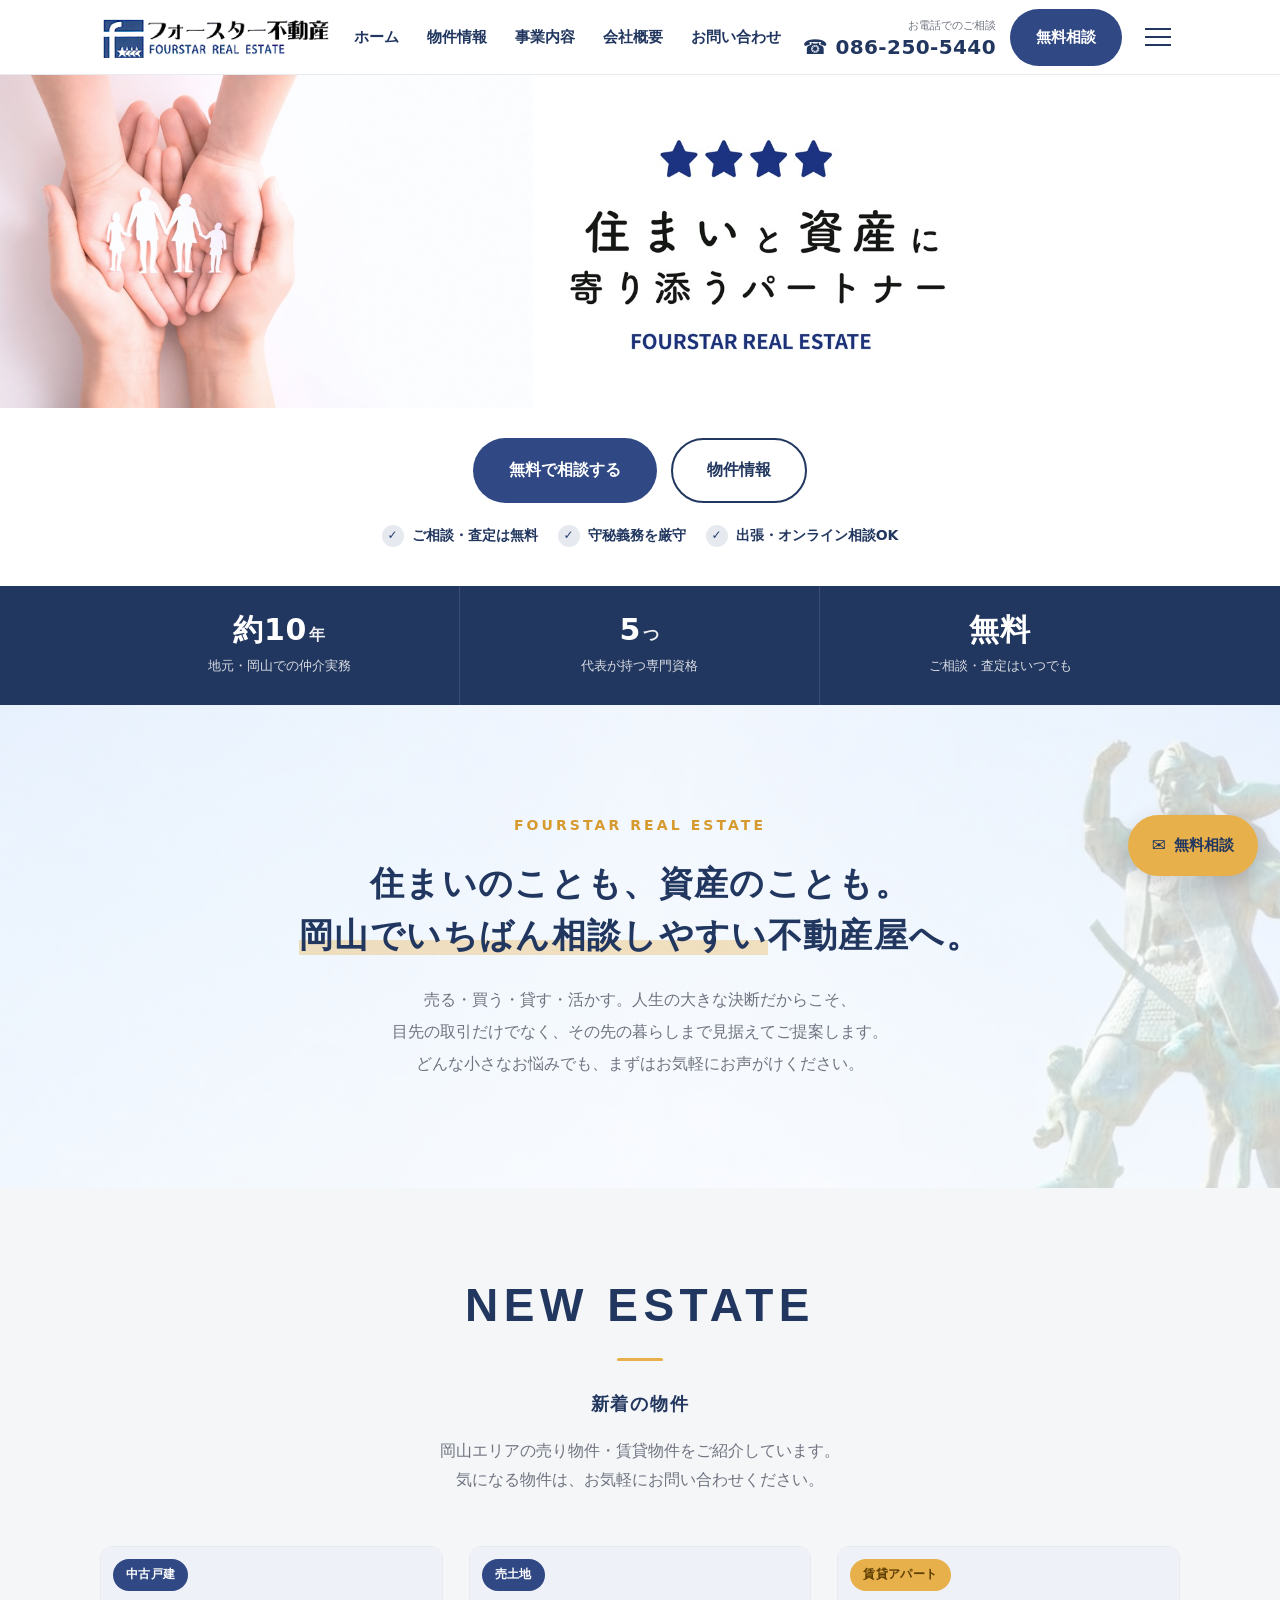
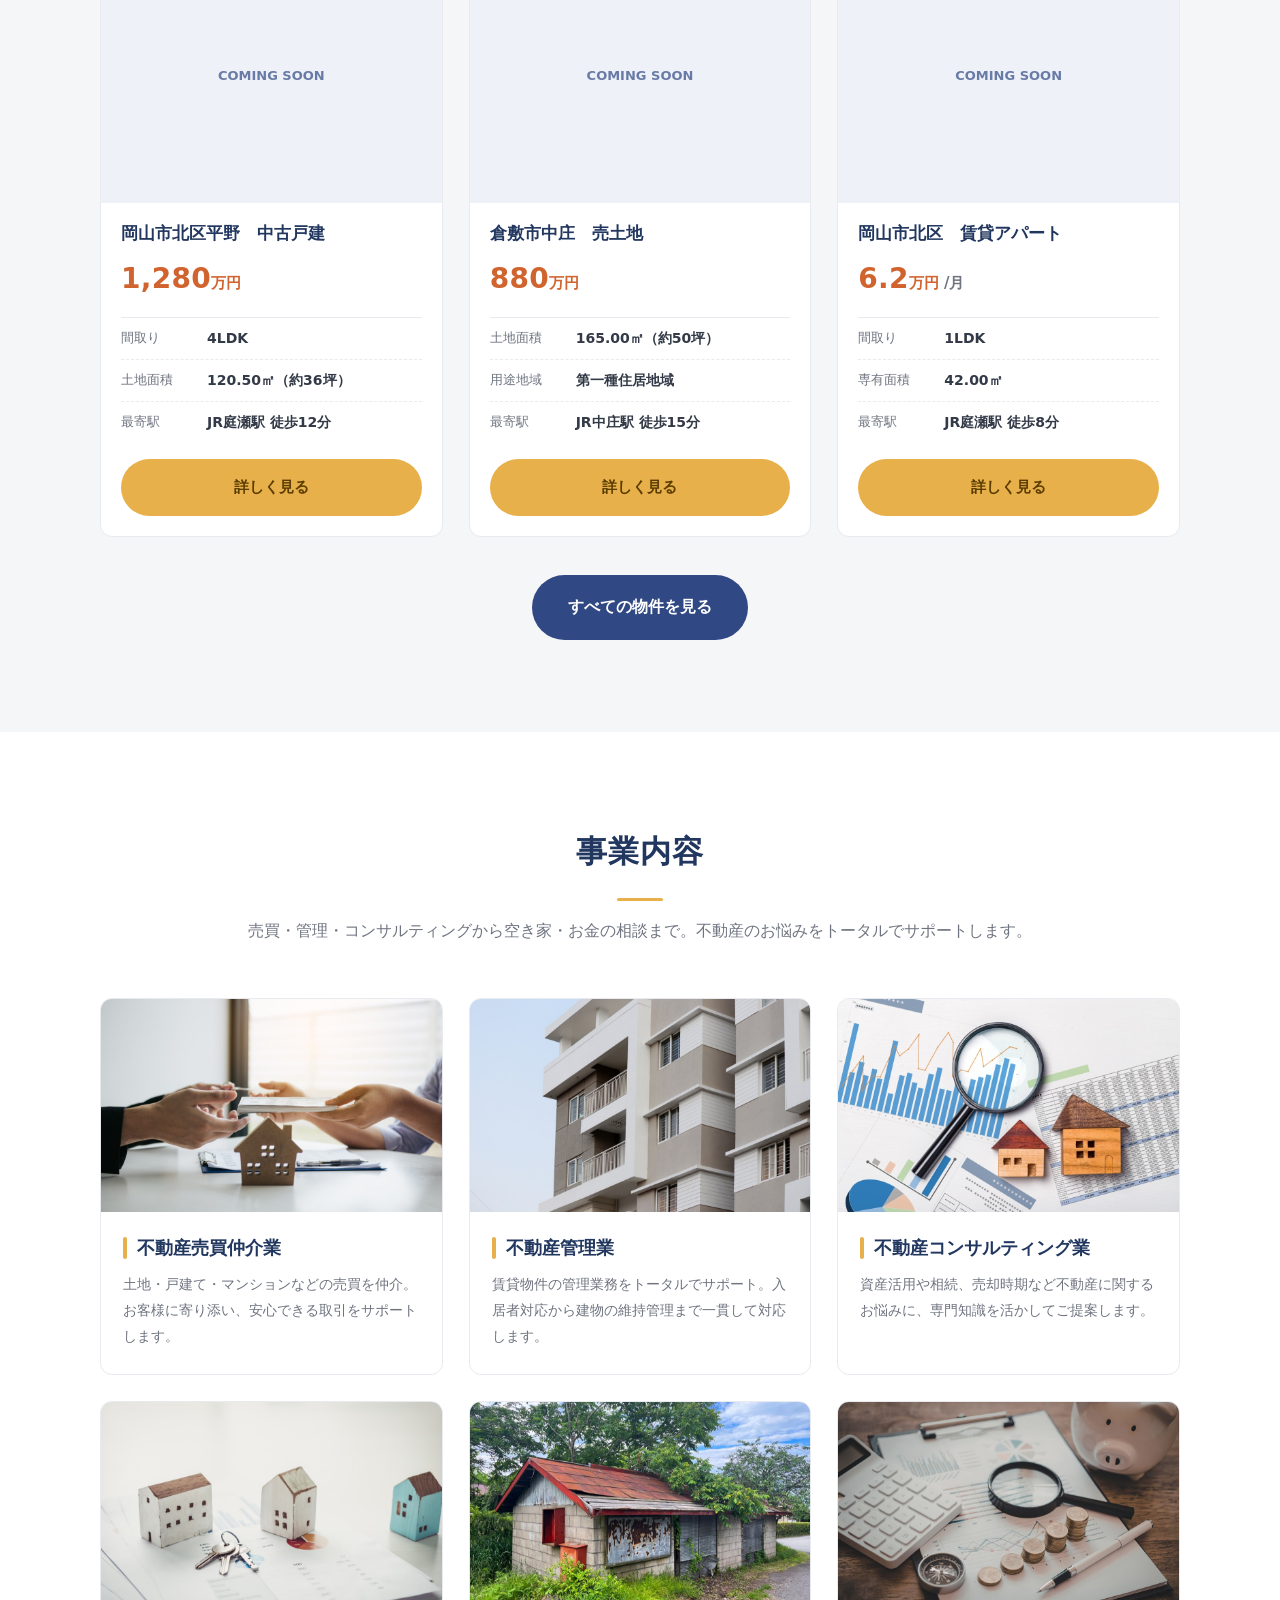
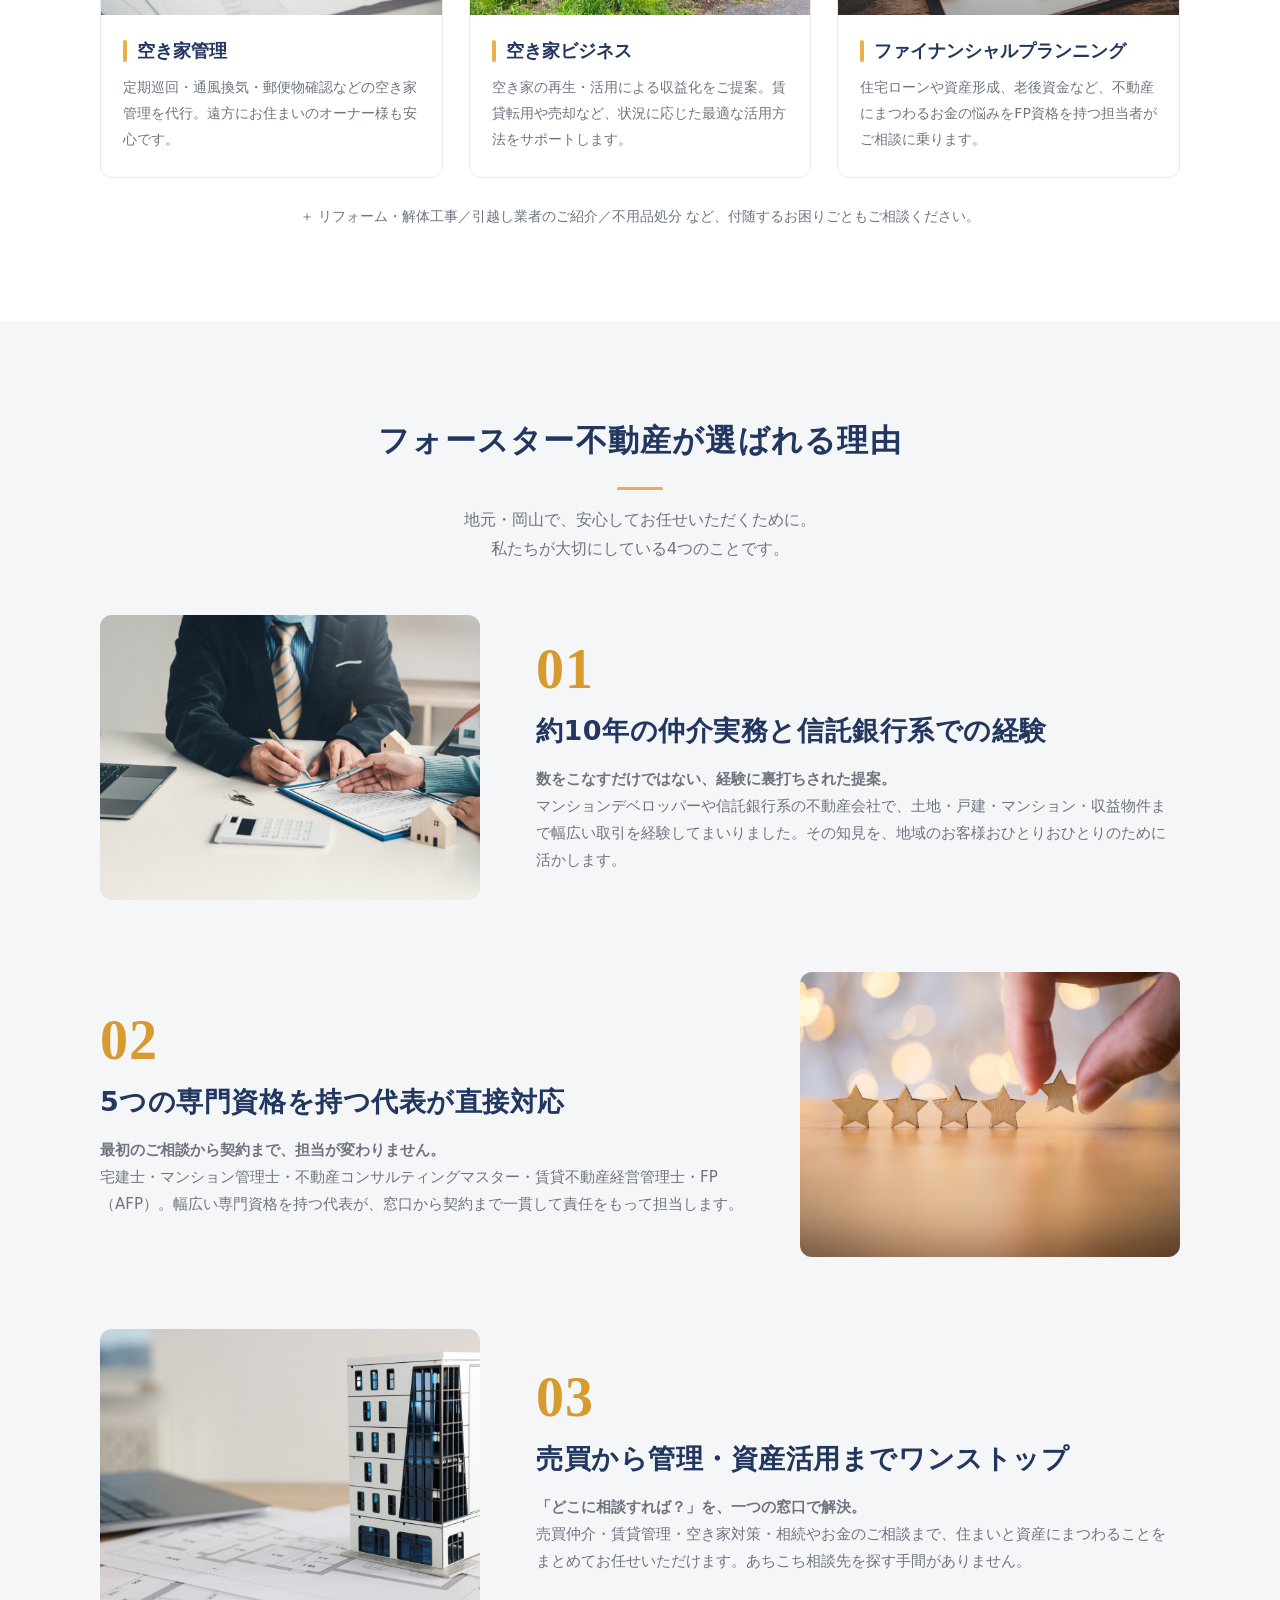
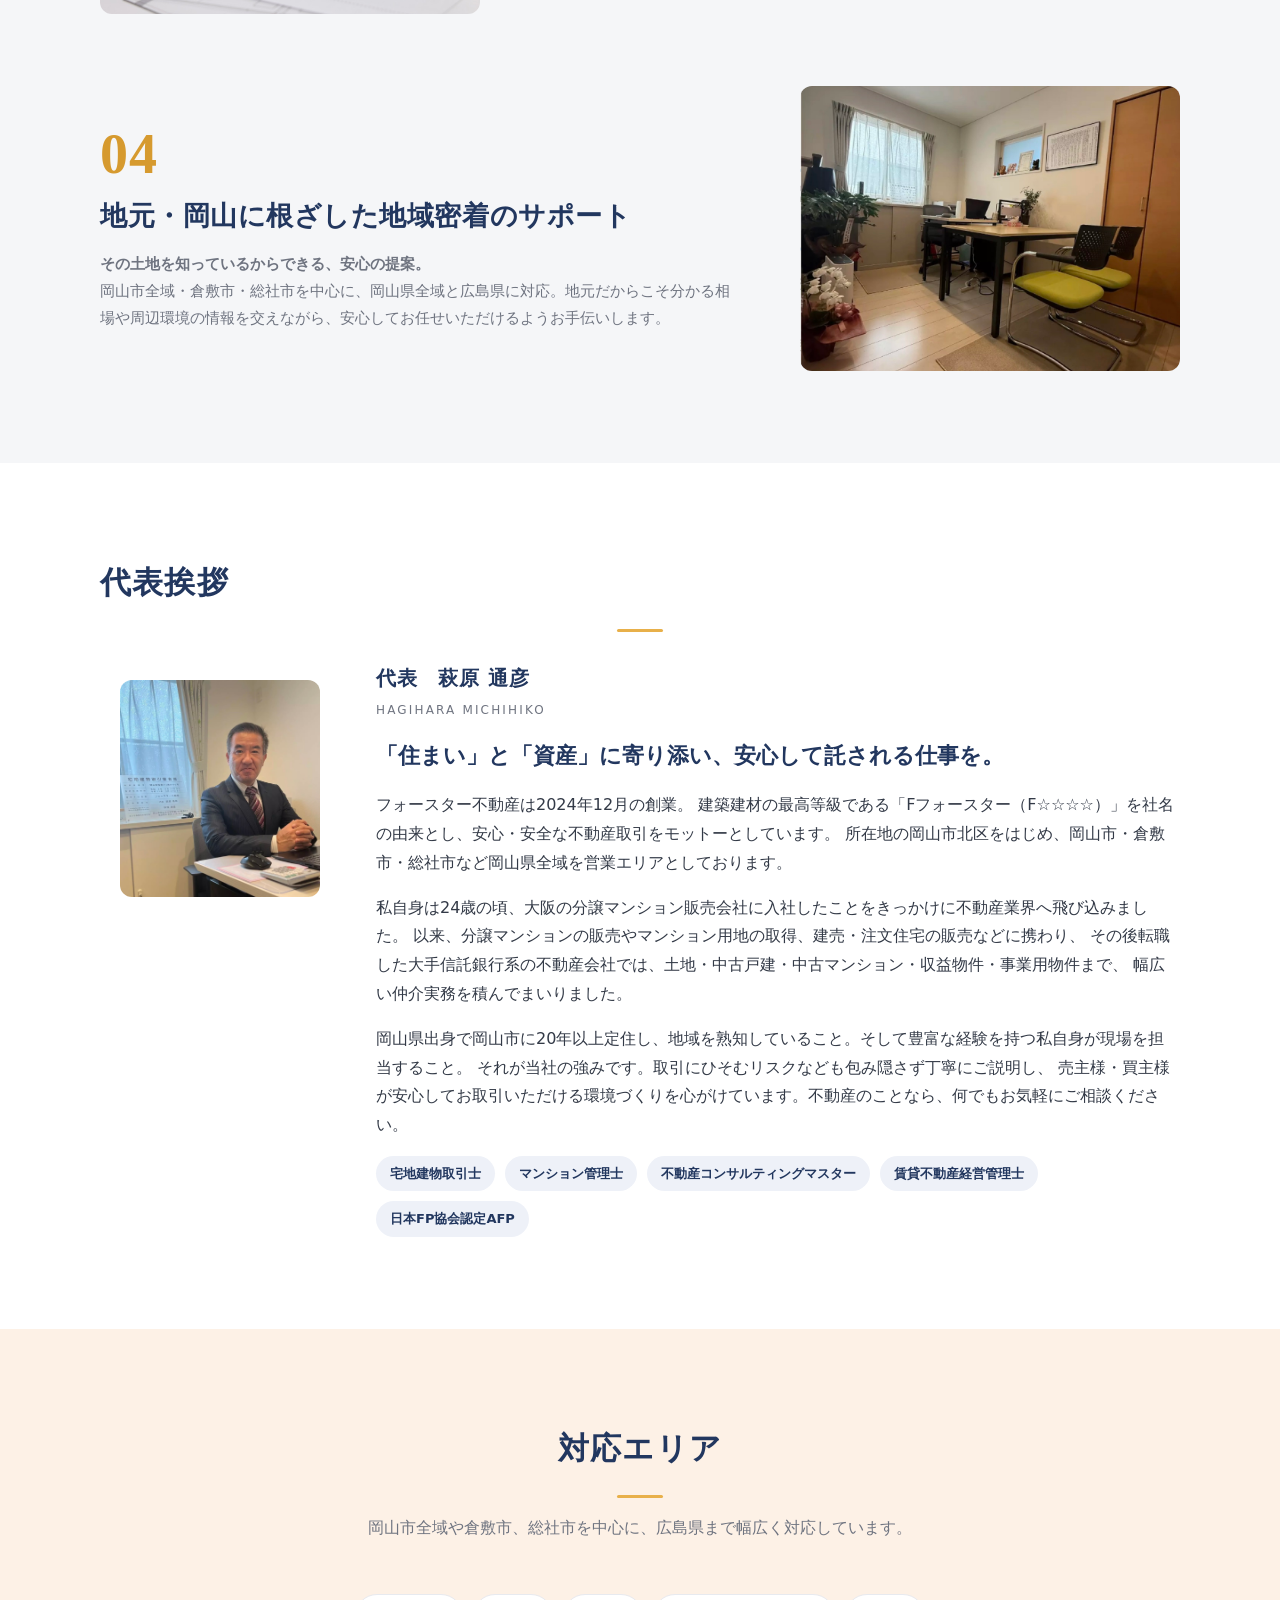
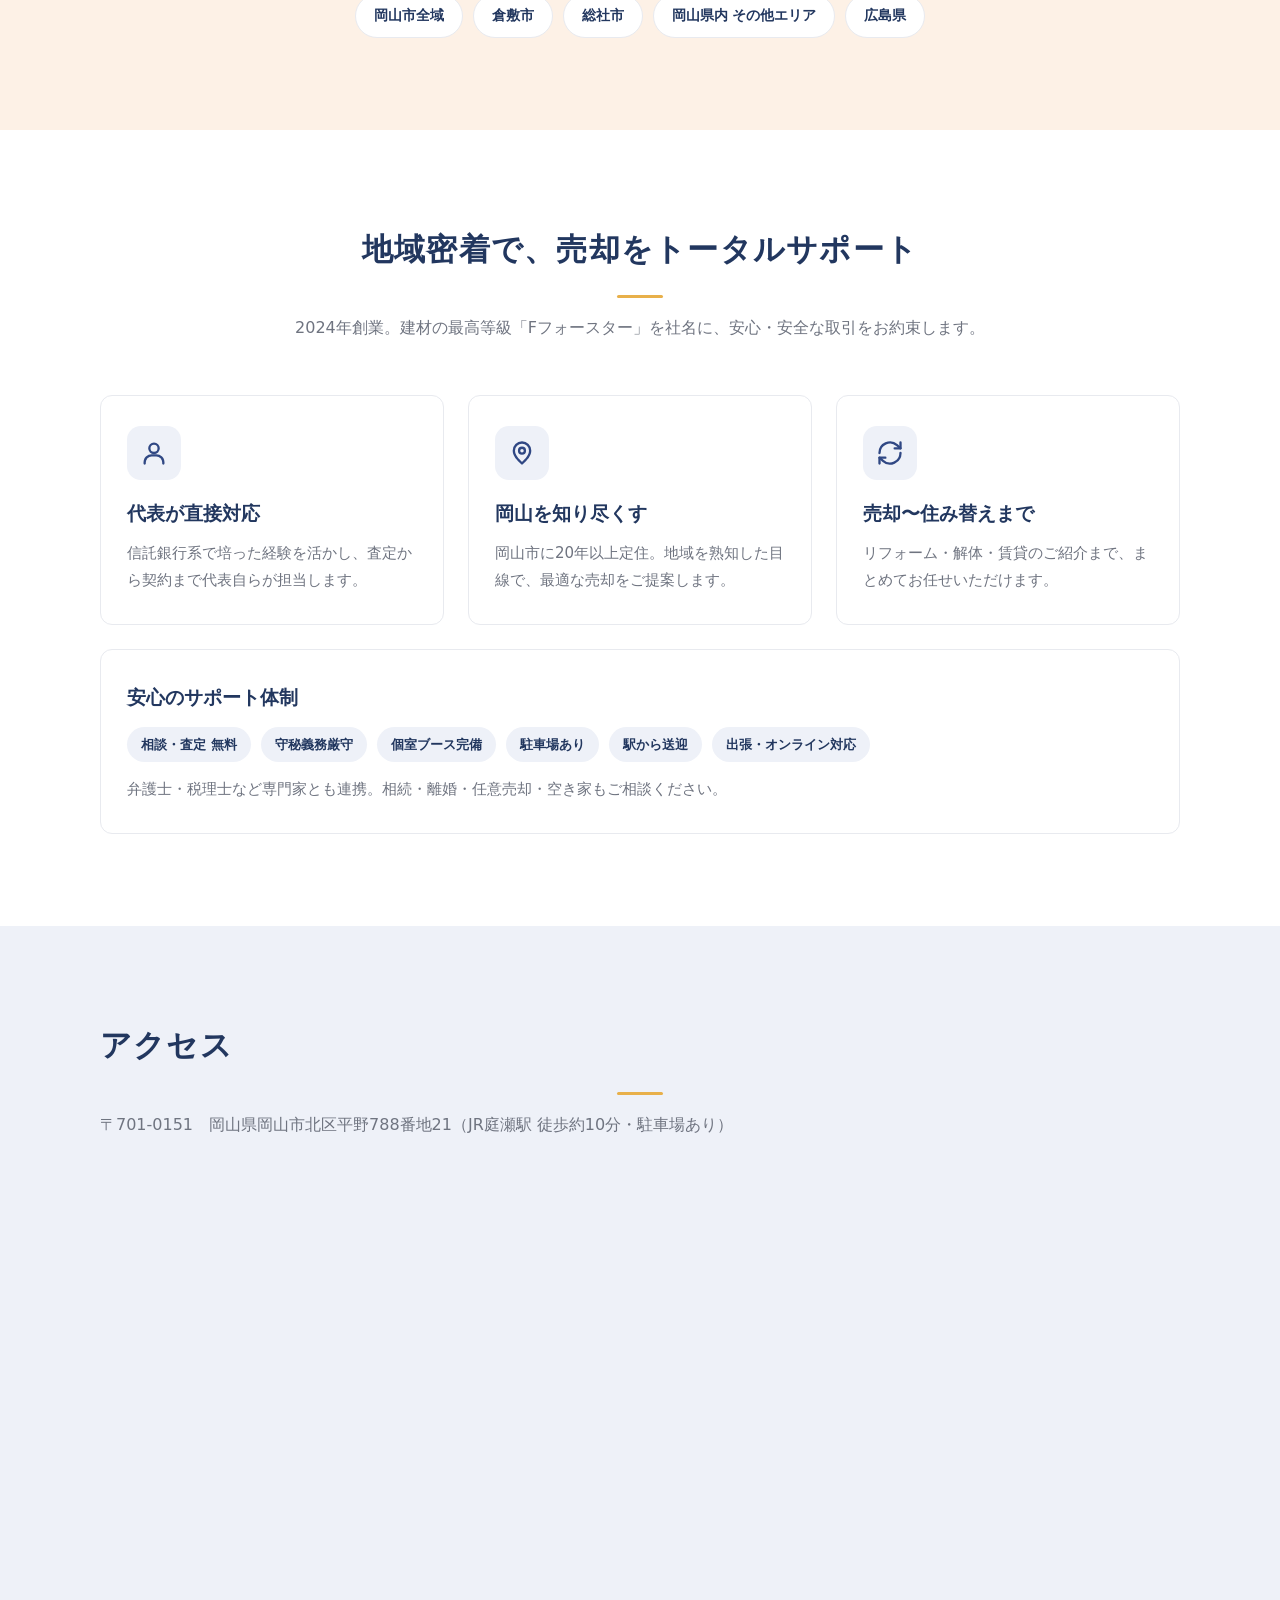
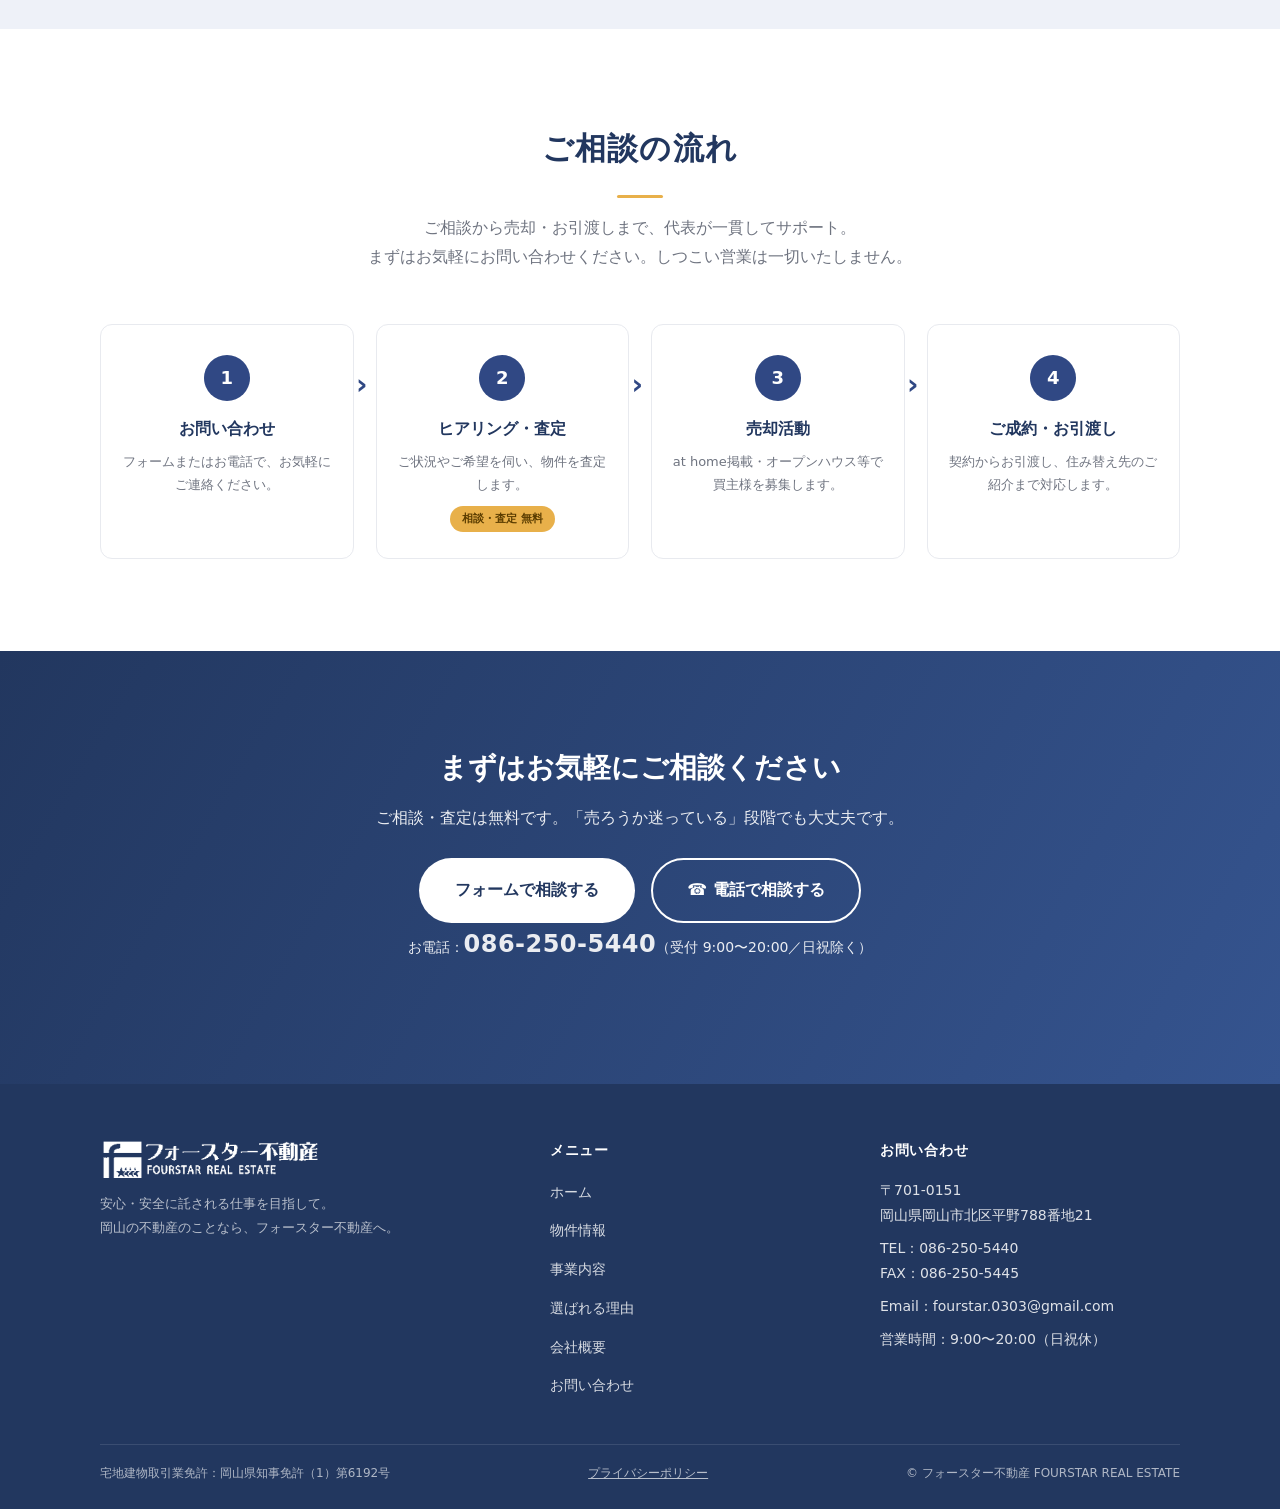
==== commit 515f3f96: "代表挨拶の本文を刷新（創業由来・経歴・地元の強みを加筆） Co-Authored-By: Claude Opus 4.8 <noreply@anthropic.com>" ====
--- a/index.html
+++ b/index.html
@@ -343,14 +343,22 @@
         <div class="message-body">
           <!-- ここから編集 -->
           <p class="name-plate">代表　萩原 通彦 <small>HAGIHARA MICHIHIKO</small></p>
-          <h3>「住まい」と「資産」に寄り添い、託される仕事を。</h3>
+          <h3>「住まい」と「資産」に寄り添い、安心して託される仕事を。</h3>
           <p>
-            マンションデベロッパーや信託銀行系の不動産会社で、土地・戸建・マンション・収益物件まで
-            約10年にわたり幅広く経験してまいりました。
+            フォースター不動産は2024年12月の創業。
+            建築建材の最高等級である「Fフォースター（F☆☆☆☆）」を社名の由来とし、安心・安全な不動産取引をモットーとしています。
+            所在地の岡山市北区をはじめ、岡山市・倉敷市・総社市など岡山県全域を営業エリアとしております。
           </p>
           <p>
-            不動産の取引は、人生の中でも大きな決断です。だからこそ「この人に任せてよかった」と
-            思っていただける仕事を大切にしています。どんな小さなご相談でも、お気軽にお声がけください。
+            私自身は24歳の頃、大阪の分譲マンション販売会社に入社したことをきっかけに不動産業界へ飛び込みました。
+            以来、分譲マンションの販売やマンション用地の取得、建売・注文住宅の販売などに携わり、
+            その後転職した大手信託銀行系の不動産会社では、土地・中古戸建・中古マンション・収益物件・事業用物件まで、
+            幅広い仲介実務を積んでまいりました。
+          </p>
+          <p>
+            岡山県出身で岡山市に20年以上定住し、地域を熟知していること。そして豊富な経験を持つ私自身が現場を担当すること。
+            それが当社の強みです。取引にひそむリスクなども包み隠さず丁寧にご説明し、
+            売主様・買主様が安心してお取引いただける環境づくりを心がけています。不動産のことなら、何でもお気軽にご相談ください。
           </p>
           <!-- ここまで -->
           <div class="quals">
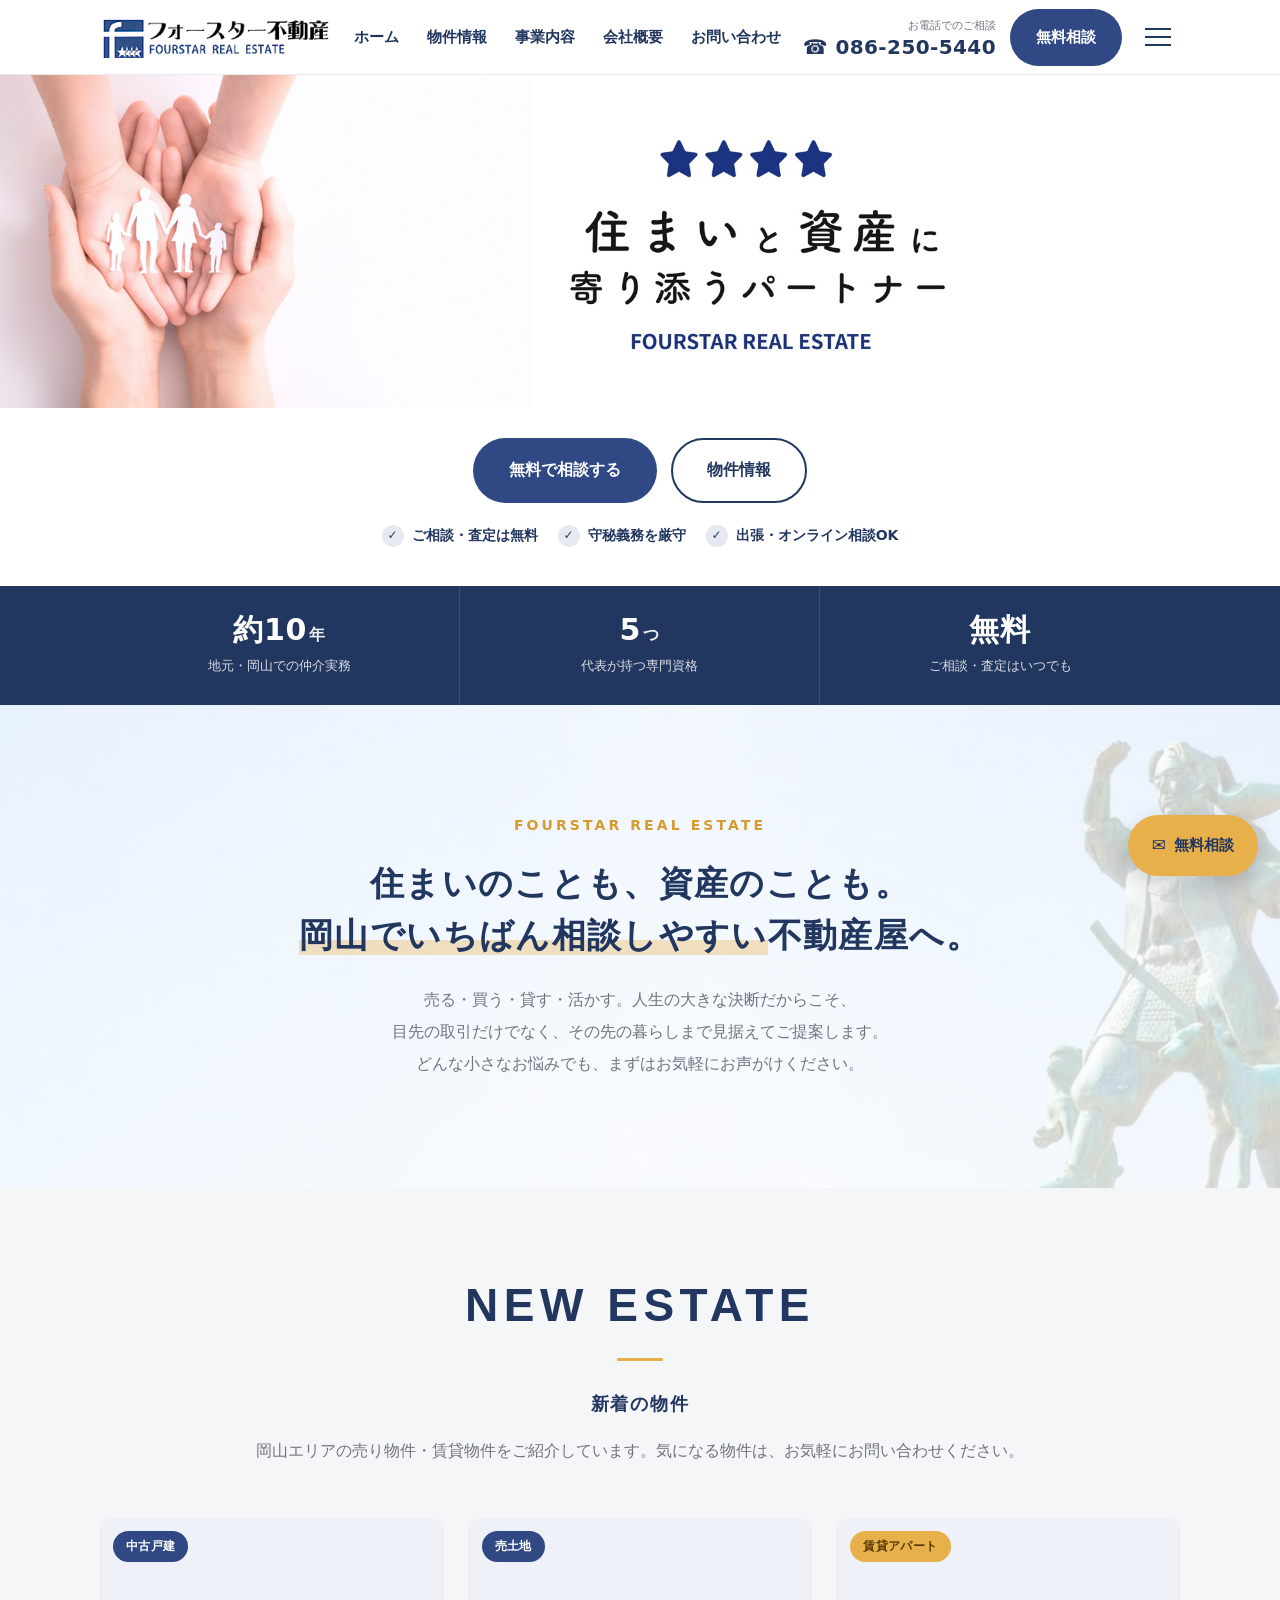
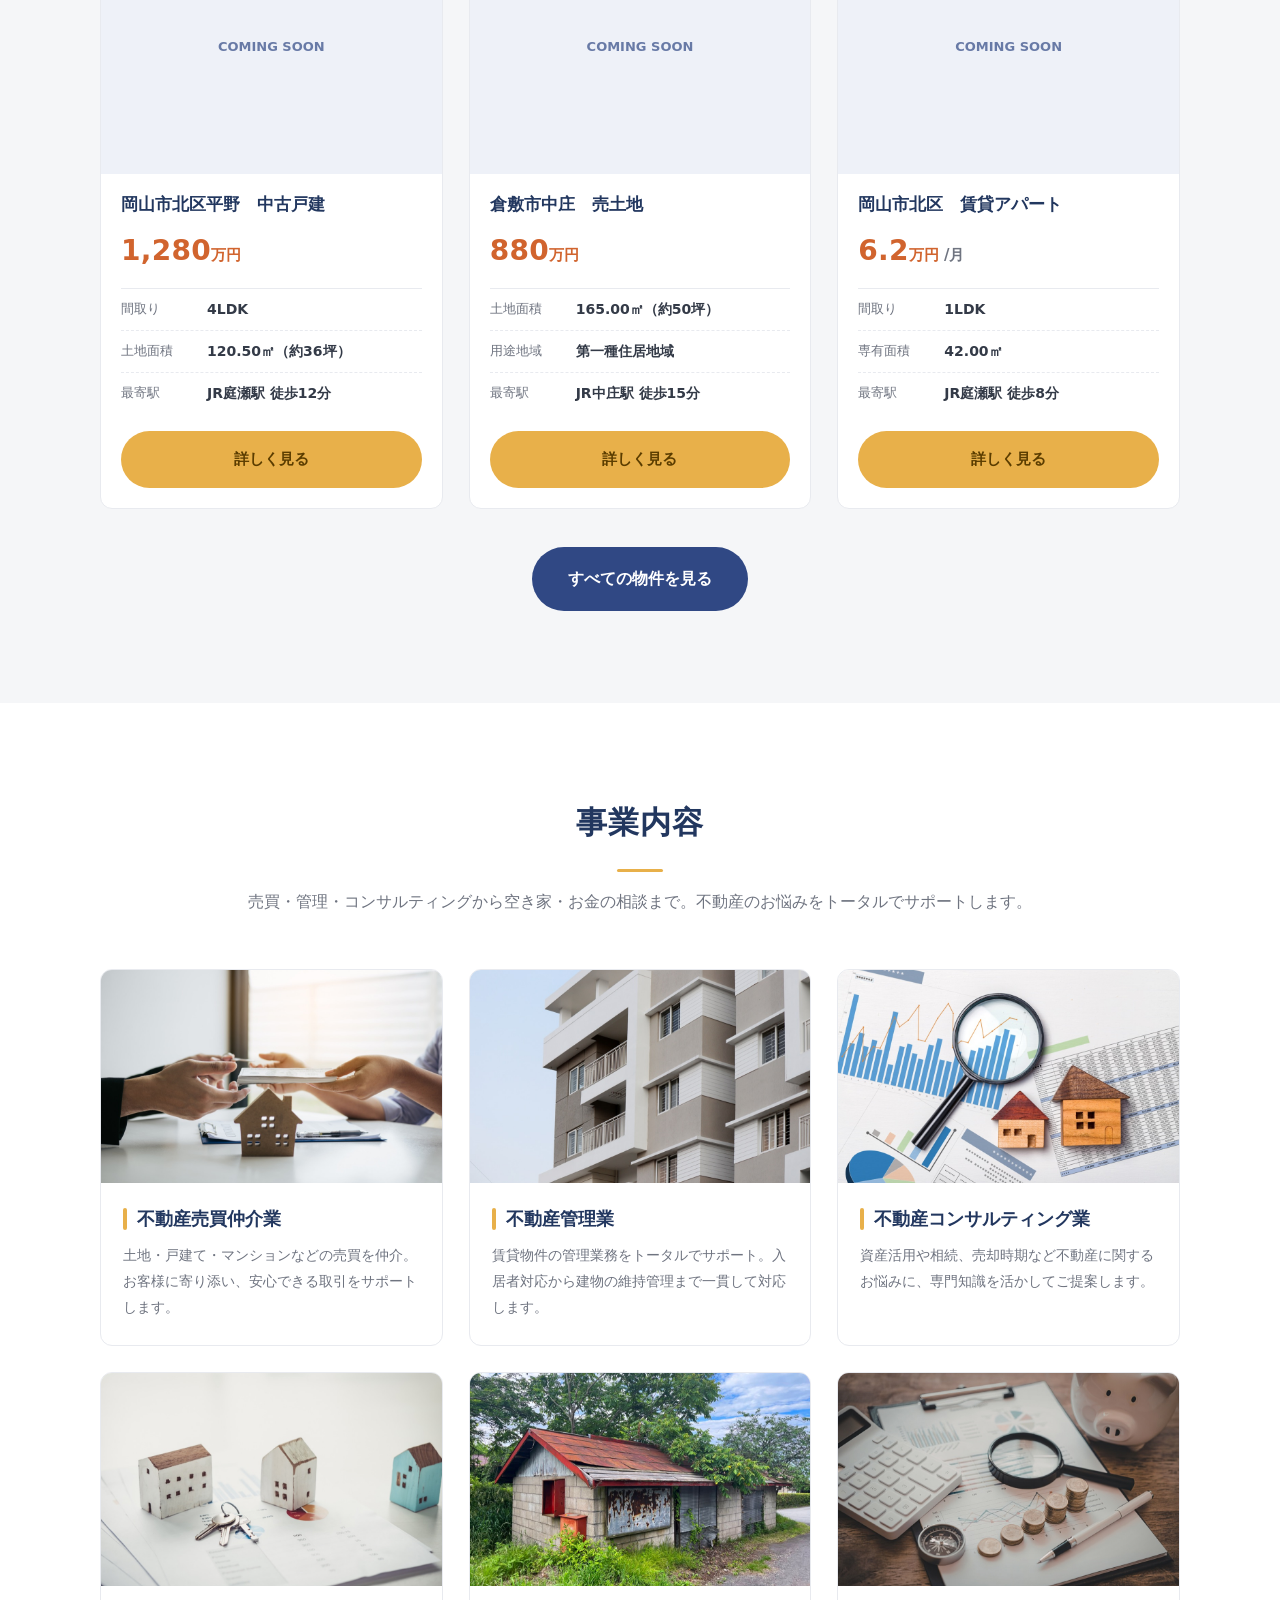
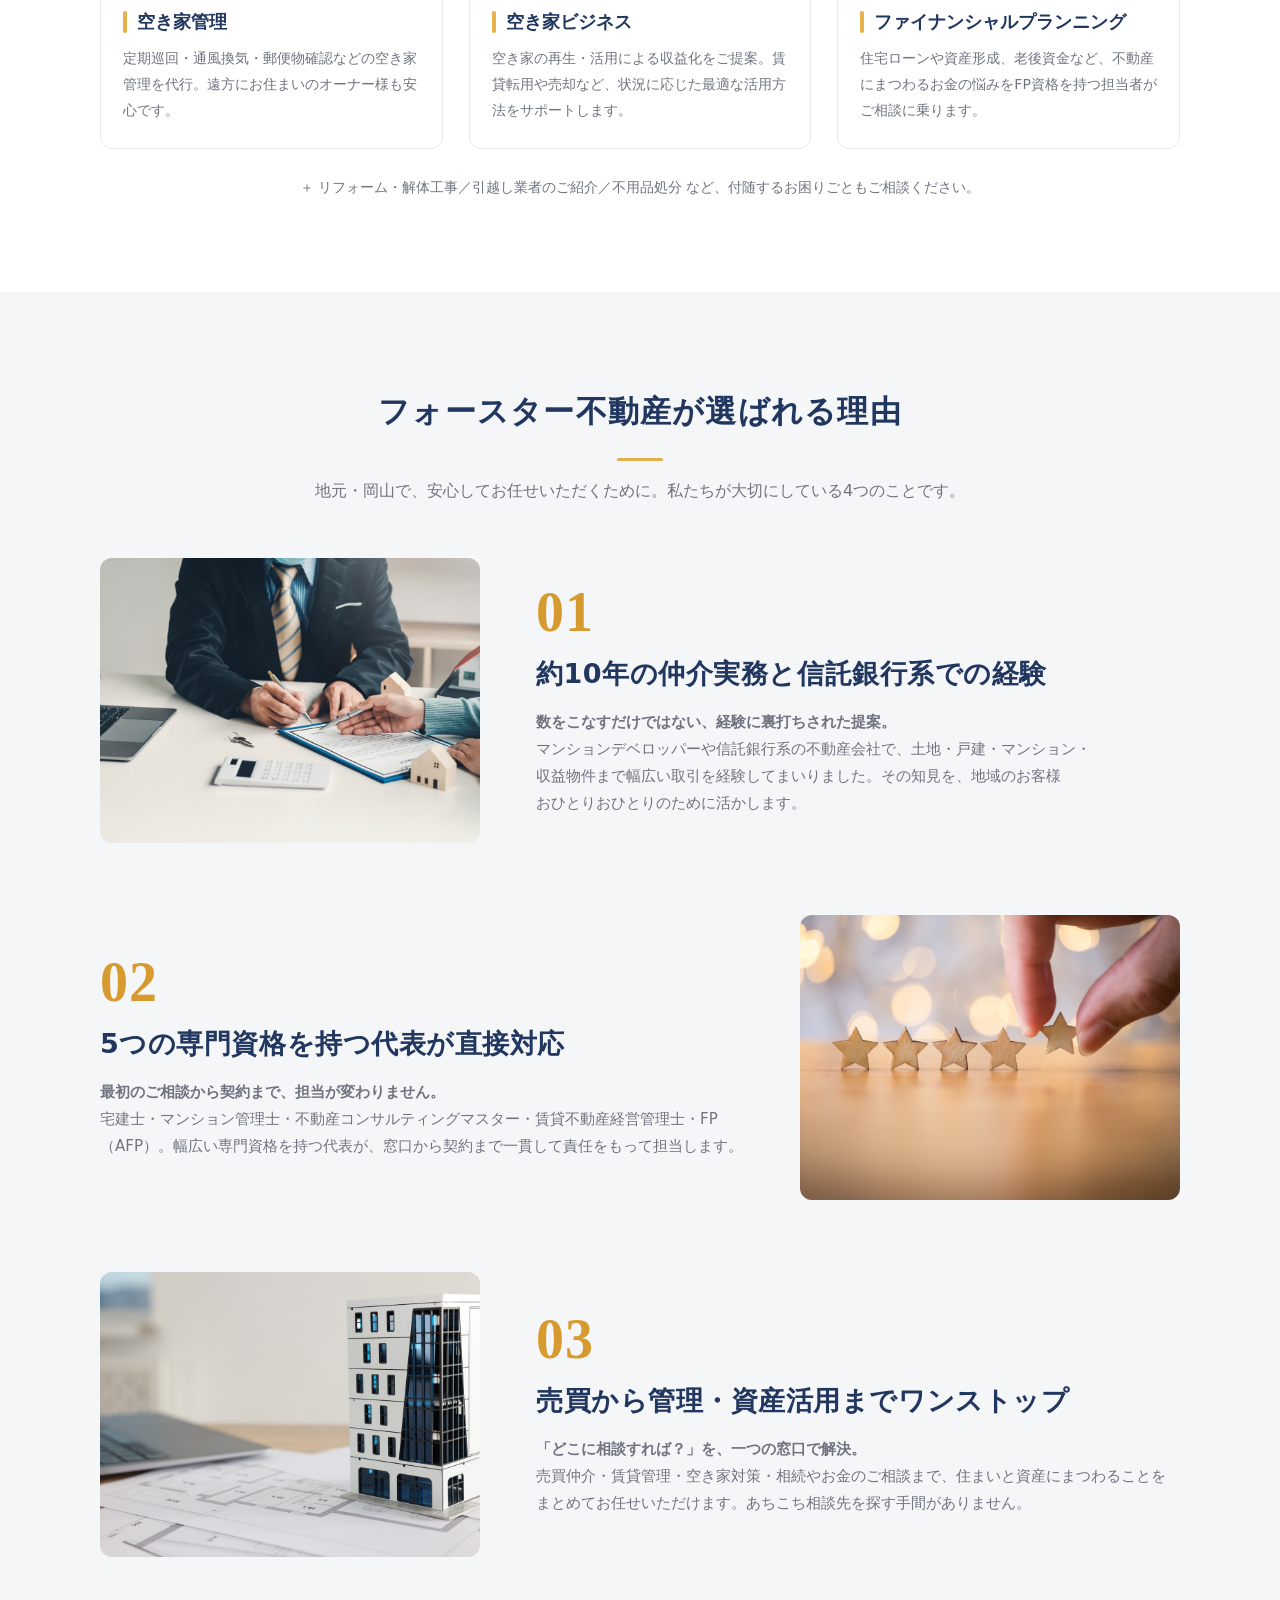
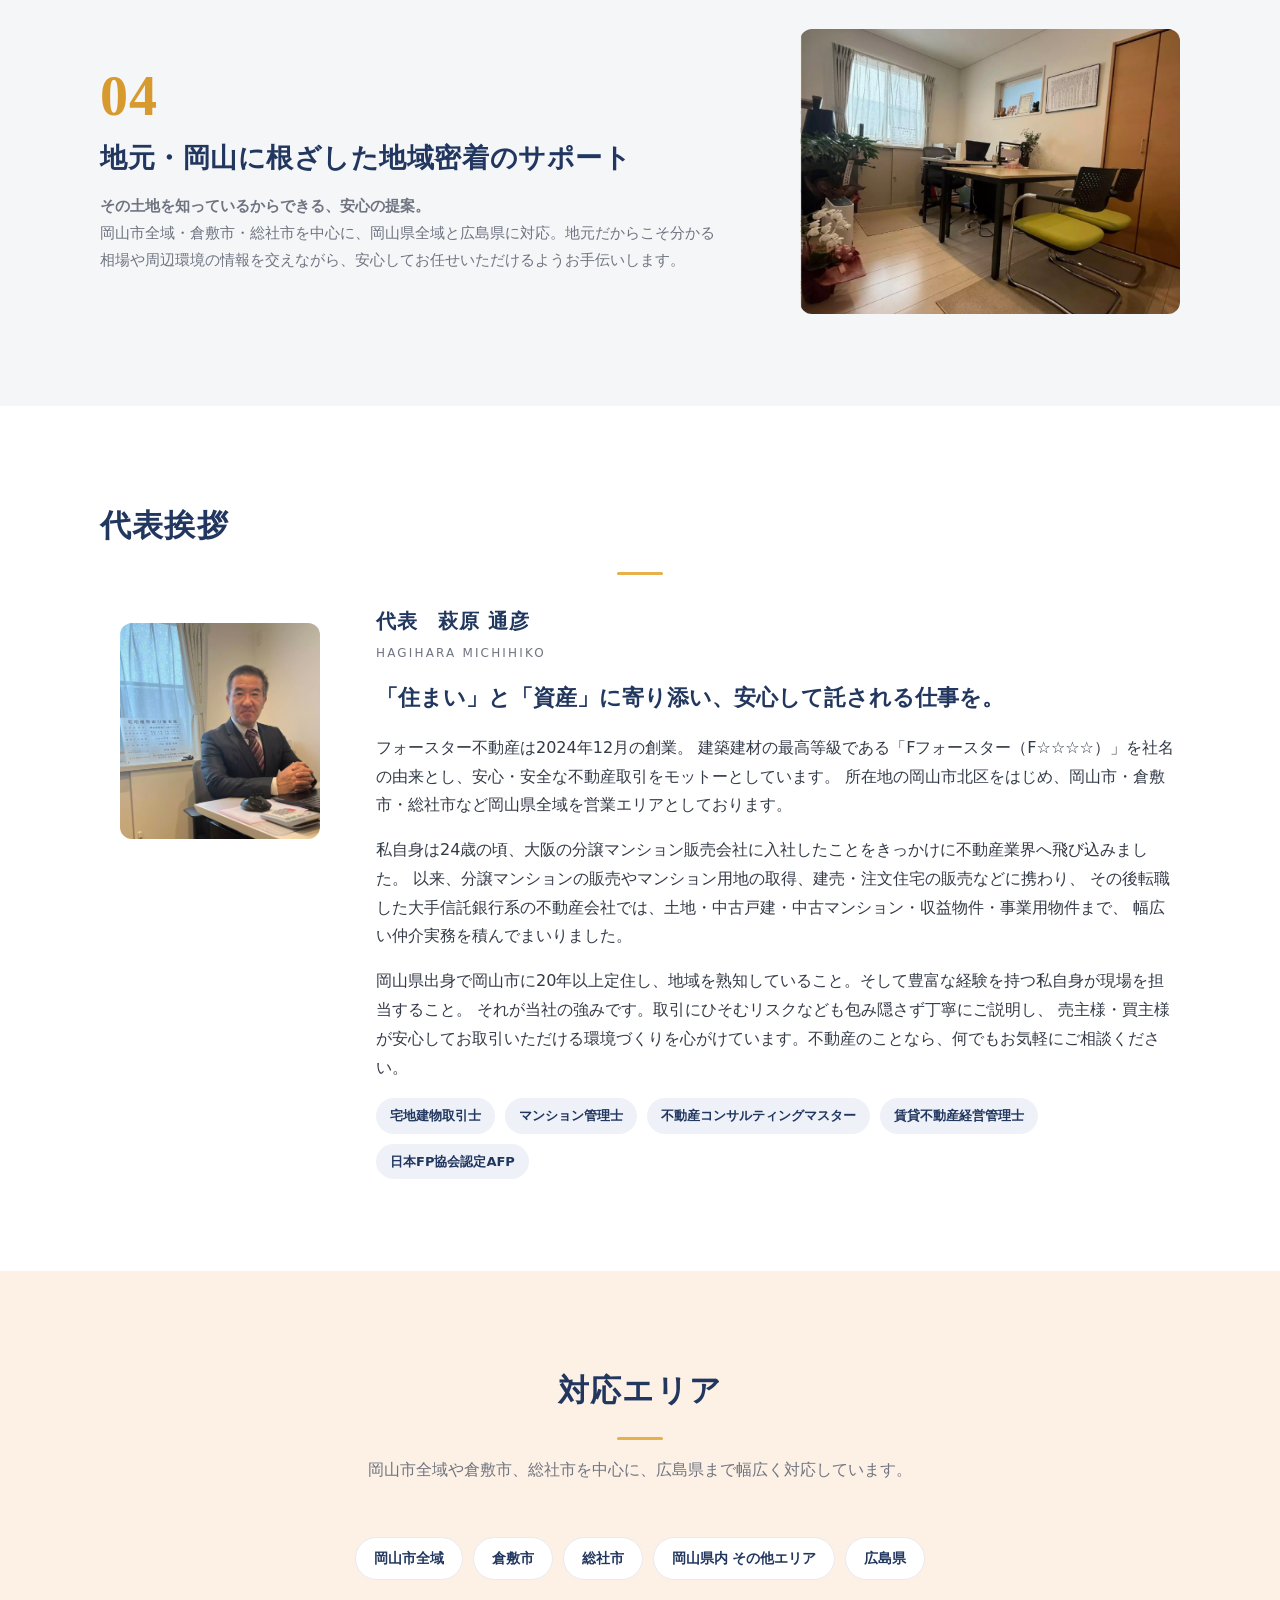
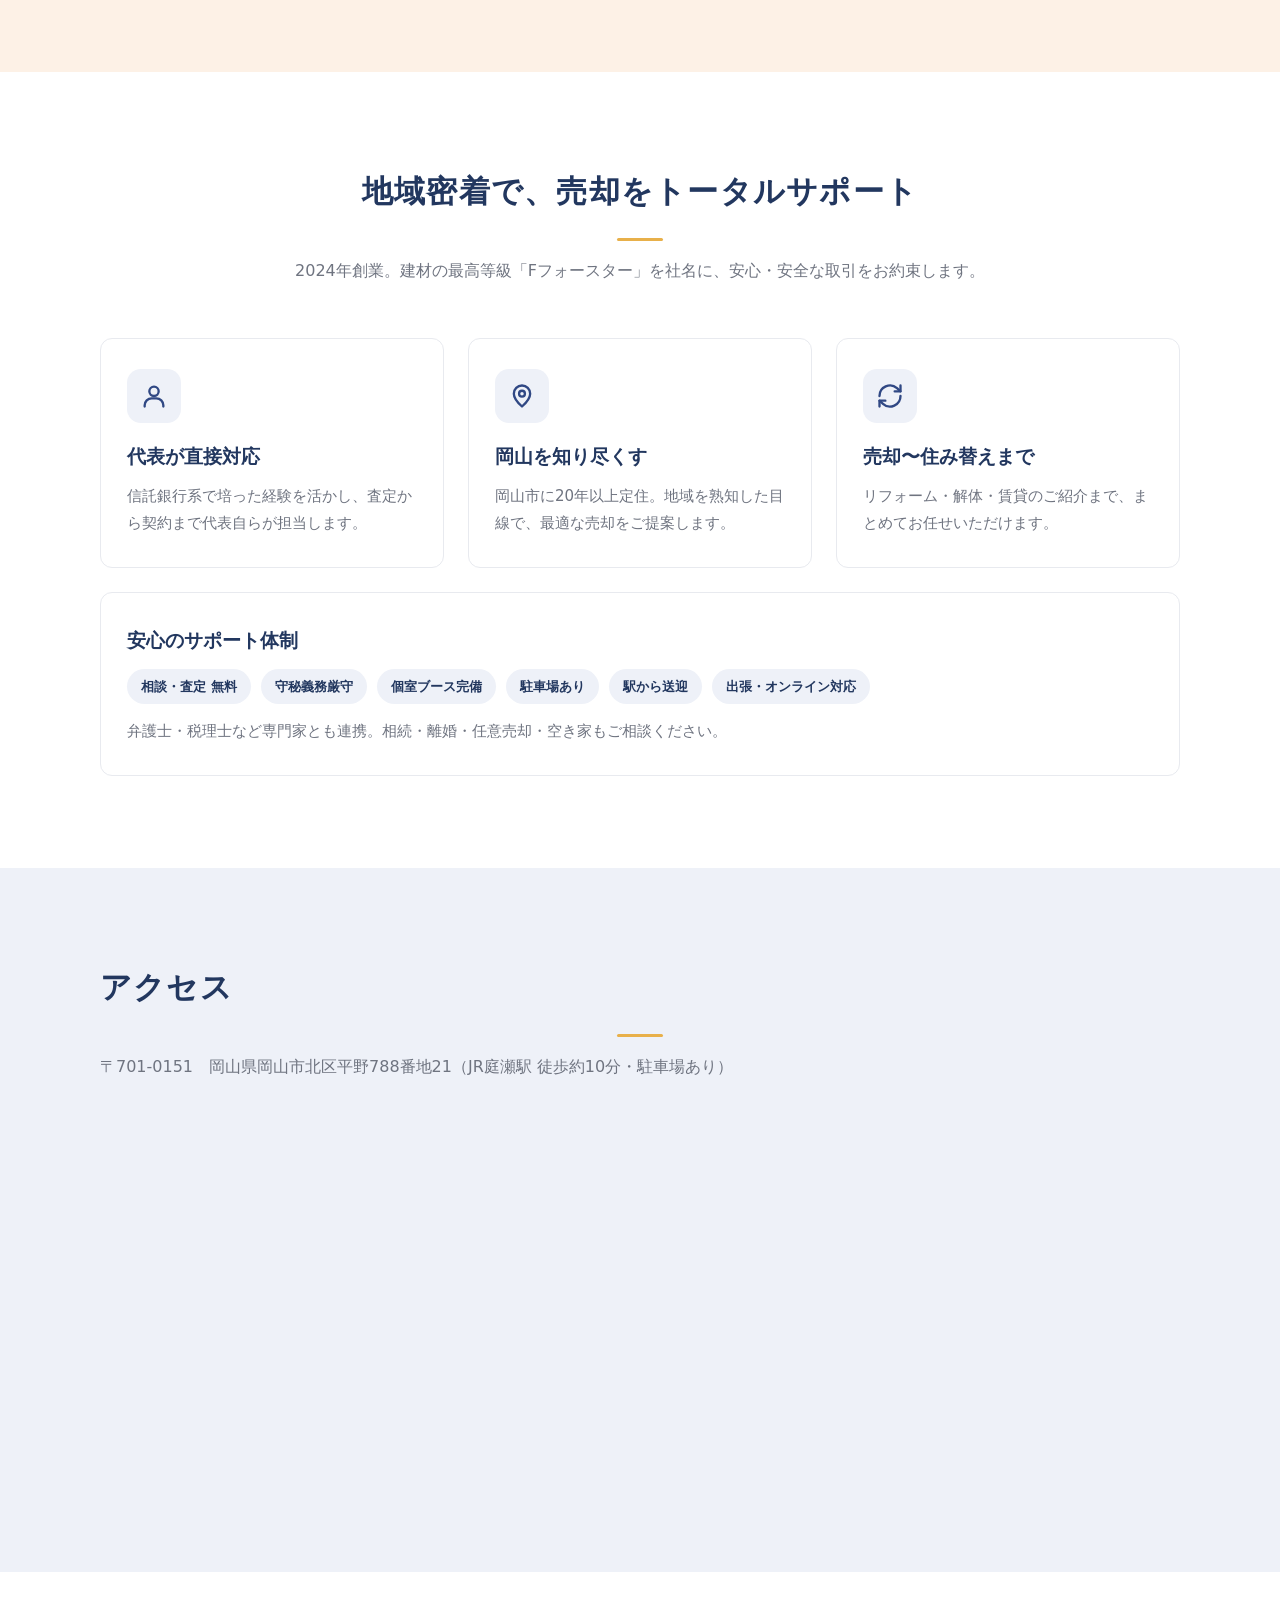
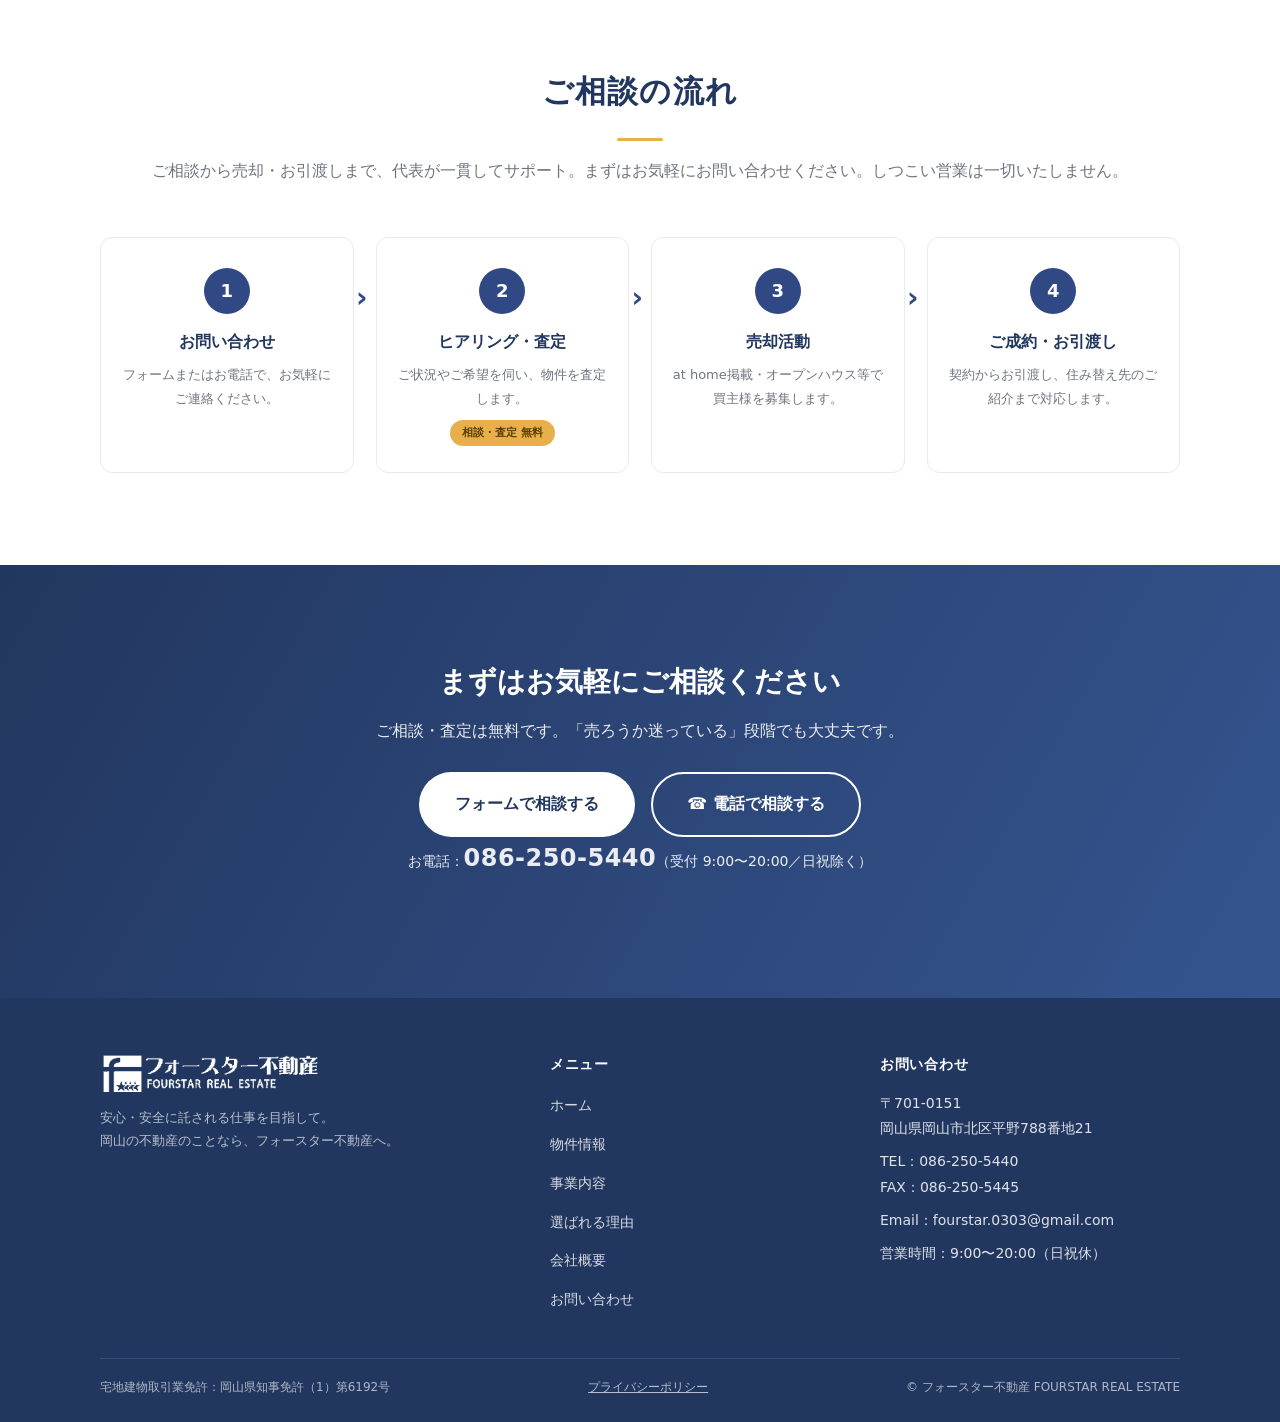
==== commit b48deba6: "スマホ版：実績バンドを3つ横並び＋文字縮小、文章を文節単位で改行(.kw+wbr) Co-Authored-By: Claude Opus 4.8 <noreply@anthropic.com>" ====
--- a/index.html
+++ b/index.html
@@ -139,11 +139,9 @@
   <section class="concept">
     <div class="container">
       <p class="concept-lead">FOURSTAR REAL ESTATE</p>
-      <h2 class="concept-copy">住まいのことも、資産のことも。<br><span class="mark">岡山でいちばん相談しやすい</span>不動産屋へ。</h2>
-      <p class="concept-text">
-        売る・買う・貸す・活かす。人生の大きな決断だからこそ、<br>
-        目先の取引だけでなく、その先の暮らしまで見据えてご提案します。<br>
-        どんな小さなお悩みでも、まずはお気軽にお声がけください。
+      <h2 class="concept-copy kw">住まいのことも、<wbr>資産のことも。<br><span class="mark">岡山でいちばん<wbr>相談しやすい</span><wbr>不動産屋へ。</h2>
+      <p class="concept-text kw">
+        売る・買う・貸す・活かす。<wbr>人生の大きな決断だからこそ、<wbr>目先の取引だけでなく、<wbr>その先の暮らしまで<wbr>見据えてご提案します。<wbr>どんな小さなお悩みでも、<wbr>まずはお気軽に<wbr>お声がけください。
       </p>
     </div>
   </section>
@@ -156,7 +154,7 @@
       <div class="section-head section-head--en">
         <span class="en-big">NEW ESTATE</span>
         <h2>新着の物件</h2>
-        <p>岡山エリアの売り物件・賃貸物件をご紹介しています。<br>気になる物件は、お気軽にお問い合わせください。</p>
+        <p class="kw">岡山エリアの<wbr>売り物件・賃貸物件を<wbr>ご紹介しています。<wbr>気になる物件は、<wbr>お気軽に<wbr>お問い合わせください。</p>
       </div>
 
       <!-- ここから編集（トップに載せるおすすめを2〜3件。詳しい一覧は properties.html です）-->
@@ -232,7 +230,7 @@
       <div class="section-head">
         <span class="en">SERVICE</span>
         <h2>事業内容</h2>
-        <p>売買・管理・コンサルティングから空き家・お金の相談まで。不動産のお悩みをトータルでサポートします。</p>
+        <p class="kw">売買・管理・コンサルティングから<wbr>空き家・お金の相談まで。<wbr>不動産のお悩みを<wbr>トータルでサポートします。</p>
       </div>
 
       <!-- ここから編集（1件＝1つの svc-card ブロック。写真は images/ のファイル名を差し替えるだけでOK）-->
@@ -275,7 +273,7 @@
       <div class="section-head">
         <span class="en">REASON</span>
         <h2>フォースター不動産が選ばれる理由</h2>
-        <p>地元・岡山で、安心してお任せいただくために。<br>私たちが大切にしている4つのことです。</p>
+        <p class="kw">地元・岡山で、<wbr>安心してお任せいただくために。<wbr>私たちが大切にしている<wbr>4つのことです。</p>
       </div>
 
       <!-- ここから編集（1件＝1つの reason-row ブロック）
@@ -287,9 +285,9 @@
           <div class="reason-row-media"><img src="images/reason-consul.jpg" alt="お客様に寄り添う相談の様子"></div>
           <div class="reason-row-body">
             <span class="reason-row-num">01</span>
-            <h3>約10年の仲介実務と信託銀行系での経験</h3>
-            <p class="reason-row-lead">数をこなすだけではない、経験に裏打ちされた提案。</p>
-            <p>マンションデベロッパーや信託銀行系の不動産会社で、土地・戸建・マンション・収益物件まで幅広い取引を経験してまいりました。その知見を、地域のお客様おひとりおひとりのために活かします。</p>
+            <h3 class="kw">約10年の仲介実務と<wbr>信託銀行系での経験</h3>
+            <p class="reason-row-lead kw">数をこなすだけではない、<wbr>経験に裏打ちされた提案。</p>
+            <p class="kw">マンションデベロッパーや<wbr>信託銀行系の不動産会社で、<wbr>土地・戸建・マンション・収益物件まで<wbr>幅広い取引を<wbr>経験してまいりました。<wbr>その知見を、<wbr>地域のお客様<wbr>おひとりおひとりのために<wbr>活かします。</p>
           </div>
         </div>
 
@@ -297,9 +295,9 @@
           <div class="reason-row-media"><img src="images/reason-lead.jpg" alt="代表が直接対応する信頼の握手"></div>
           <div class="reason-row-body">
             <span class="reason-row-num">02</span>
-            <h3>5つの専門資格を持つ代表が直接対応</h3>
-            <p class="reason-row-lead">最初のご相談から契約まで、担当が変わりません。</p>
-            <p>宅建士・マンション管理士・不動産コンサルティングマスター・賃貸不動産経営管理士・FP（AFP）。幅広い専門資格を持つ代表が、窓口から契約まで一貫して責任をもって担当します。</p>
+            <h3 class="kw">5つの専門資格を持つ<wbr>代表が直接対応</h3>
+            <p class="reason-row-lead kw">最初のご相談から契約まで、<wbr>担当が変わりません。</p>
+            <p class="kw">宅建士・マンション管理士・<wbr>不動産コンサルティングマスター・<wbr>賃貸不動産経営管理士・FP（AFP）。<wbr>幅広い専門資格を持つ代表が、<wbr>窓口から契約まで<wbr>一貫して責任をもって<wbr>担当します。</p>
           </div>
         </div>
 
@@ -307,9 +305,9 @@
           <div class="reason-row-media"><img src="images/reason-kanri.jpg" alt="売買から管理までワンストップ対応"></div>
           <div class="reason-row-body">
             <span class="reason-row-num">03</span>
-            <h3>売買から管理・資産活用までワンストップ</h3>
-            <p class="reason-row-lead">「どこに相談すれば？」を、一つの窓口で解決。</p>
-            <p>売買仲介・賃貸管理・空き家対策・相続やお金のご相談まで、住まいと資産にまつわることをまとめてお任せいただけます。あちこち相談先を探す手間がありません。</p>
+            <h3 class="kw">売買から管理・資産活用まで<wbr>ワンストップ</h3>
+            <p class="reason-row-lead kw">「どこに相談すれば？」を、<wbr>一つの窓口で解決。</p>
+            <p class="kw">売買仲介・賃貸管理・空き家対策・<wbr>相続やお金のご相談まで、<wbr>住まいと資産にまつわることを<wbr>まとめてお任せいただけます。<wbr>あちこち相談先を探す<wbr>手間がありません。</p>
           </div>
         </div>
 
@@ -317,9 +315,9 @@
           <div class="reason-row-media"><img src="images/office.jpg" alt="地域に根ざしたフォースター不動産の相談ブース"></div>
           <div class="reason-row-body">
             <span class="reason-row-num">04</span>
-            <h3>地元・岡山に根ざした地域密着のサポート</h3>
-            <p class="reason-row-lead">その土地を知っているからできる、安心の提案。</p>
-            <p>岡山市全域・倉敷市・総社市を中心に、岡山県全域と広島県に対応。地元だからこそ分かる相場や周辺環境の情報を交えながら、安心してお任せいただけるようお手伝いします。</p>
+            <h3 class="kw">地元・岡山に根ざした<wbr>地域密着のサポート</h3>
+            <p class="reason-row-lead kw">その土地を知っているからできる、<wbr>安心の提案。</p>
+            <p class="kw">岡山市全域・倉敷市・総社市を中心に、<wbr>岡山県全域と広島県に対応。<wbr>地元だからこそ分かる<wbr>相場や周辺環境の情報を<wbr>交えながら、<wbr>安心してお任せいただけるよう<wbr>お手伝いします。</p>
           </div>
         </div>
 
@@ -343,7 +341,7 @@
         <div class="message-body">
           <!-- ここから編集 -->
           <p class="name-plate">代表　萩原 通彦 <small>HAGIHARA MICHIHIKO</small></p>
-          <h3>「住まい」と「資産」に寄り添い、安心して託される仕事を。</h3>
+          <h3 class="kw">「住まい」と「資産」に寄り添い、<wbr>安心して託される仕事を。</h3>
           <p>
             フォースター不動産は2024年12月の創業。
             建築建材の最高等級である「Fフォースター（F☆☆☆☆）」を社名の由来とし、安心・安全な不動産取引をモットーとしています。
@@ -394,7 +392,7 @@
       <div class="section-head">
         <span class="en">ABOUT</span>
         <h2>地域密着で、売却をトータルサポート</h2>
-        <p>2024年創業。建材の最高等級「Fフォースター」を社名に、安心・安全な取引をお約束します。</p>
+        <p class="kw">2024年創業。<wbr>建材の最高等級「Fフォースター」を<wbr>社名に、<wbr>安心・安全な取引を<wbr>お約束します。</p>
       </div>
 
       <!-- ここから編集 -->
@@ -458,7 +456,7 @@
       <div class="section-head">
         <span class="en">FLOW</span>
         <h2>ご相談の流れ</h2>
-        <p>ご相談から売却・お引渡しまで、代表が一貫してサポート。<br>まずはお気軽にお問い合わせください。しつこい営業は一切いたしません。</p>
+        <p class="kw">ご相談から売却・お引渡しまで、<wbr>代表が一貫してサポート。<wbr>まずはお気軽に<wbr>お問い合わせください。<wbr>しつこい営業は<wbr>一切いたしません。</p>
       </div>
 
       <!-- ここから編集（1件＝1つの step ブロック）-->
@@ -493,7 +491,7 @@
   <section class="section cta">
     <div class="container">
       <h2>まずはお気軽にご相談ください</h2>
-      <p>ご相談・査定は無料です。「売ろうか迷っている」段階でも大丈夫です。</p>
+      <p class="kw">ご相談・査定は無料です。<wbr>「売ろうか迷っている」段階でも<wbr>大丈夫です。</p>
       <div class="cta-actions">
         <a href="contact.html" class="btn btn--white btn--lg">フォームで相談する</a>
         <a href="tel:086-250-5440" class="btn btn--outline btn--lg" style="color:#fff;border-color:#fff;background:transparent;">☎ 電話で相談する</a>
--- a/css/style.css
+++ b/css/style.css
@@ -598,10 +598,13 @@
   .flow .step:nth-child(2)::after { display: none; }
 }
 @media (max-width: 640px) {
-  .stats .num { font-size: 28px; }
-  .stats .cols { grid-template-columns: 1fr; }
-  .stats .cell { border-right: 0; border-bottom: 1px solid rgba(255,255,255,.12); }
-  .stats .cell:last-child { border-bottom: 0; }
+  /* スマホでも3つを横並びのまま・文字を小さく */
+  .stats .cols { grid-template-columns: repeat(3, minmax(0, 1fr)); }
+  .stats .cell { padding: 20px 6px; border-right: 1px solid rgba(255,255,255,.12); border-bottom: 0; }
+  .stats .cell:last-child { border-right: 0; }
+  .stats .num { font-size: 20px; }
+  .stats .num .u { font-size: 12px; }
+  .stats .lbl { font-size: 10px; margin-top: 5px; }
   .flow { grid-template-columns: 1fr; gap: 30px; }
   .flow .step::after {
     content: "⌄"; right: auto; left: 50%; top: auto; bottom: -24px; transform: translateX(-50%);
@@ -715,3 +718,13 @@
   .concept-copy { font-size: 24px; }
   .concept-text { font-size: 15px; }
 }
+
+/* =========================================================================
+   日本語の改行をキリのいい位置で折り返す
+   -------------------------------------------------------------------------
+   .kw を付けた文章は、文中に入れた <wbr>（＝折り返してよい位置）だけで
+   改行します。画面幅に応じて、文節の切れ目で自然に折り返されるので
+   「ご紹介し／ています」のような途中での不自然な改行が起きません。
+   ※ <wbr> が無い長い語は、はみ出さないよう最終手段として途中で折り返します。
+   ========================================================================= */
+.kw { word-break: keep-all; overflow-wrap: anywhere; }
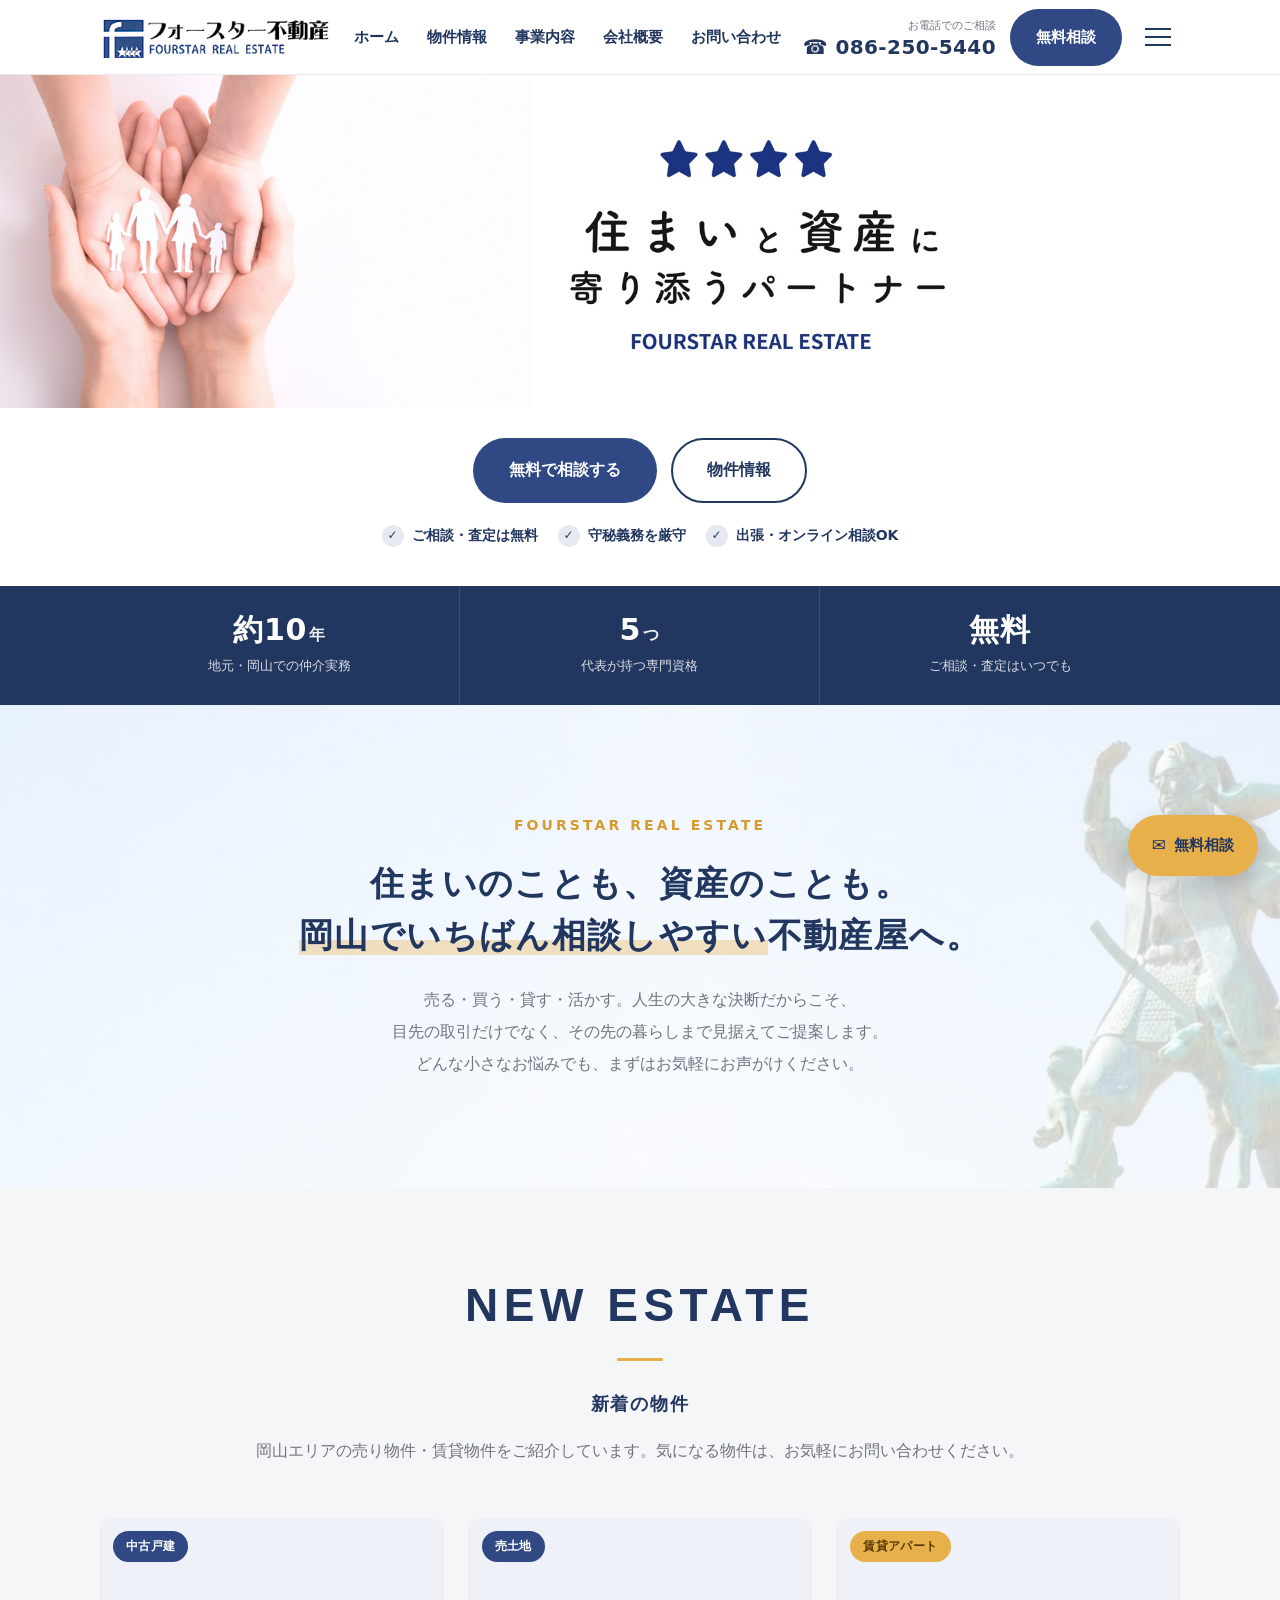
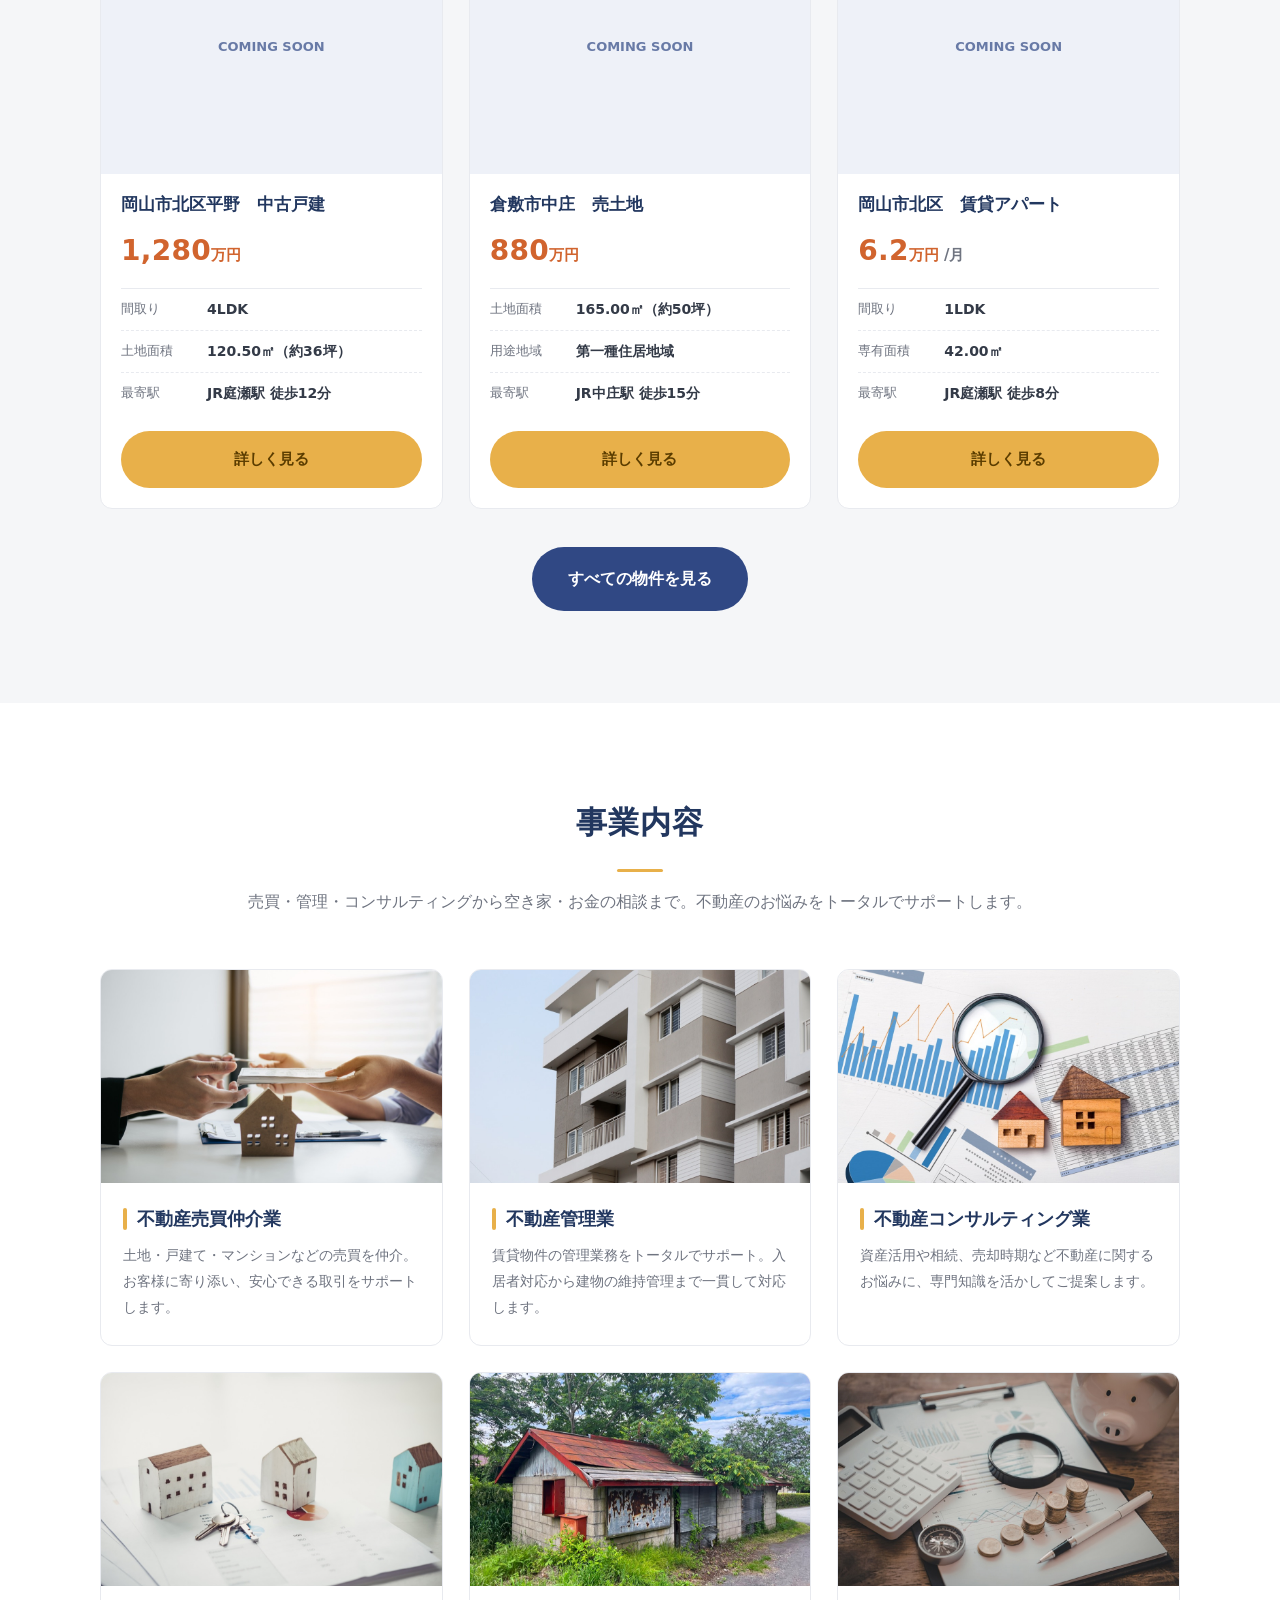
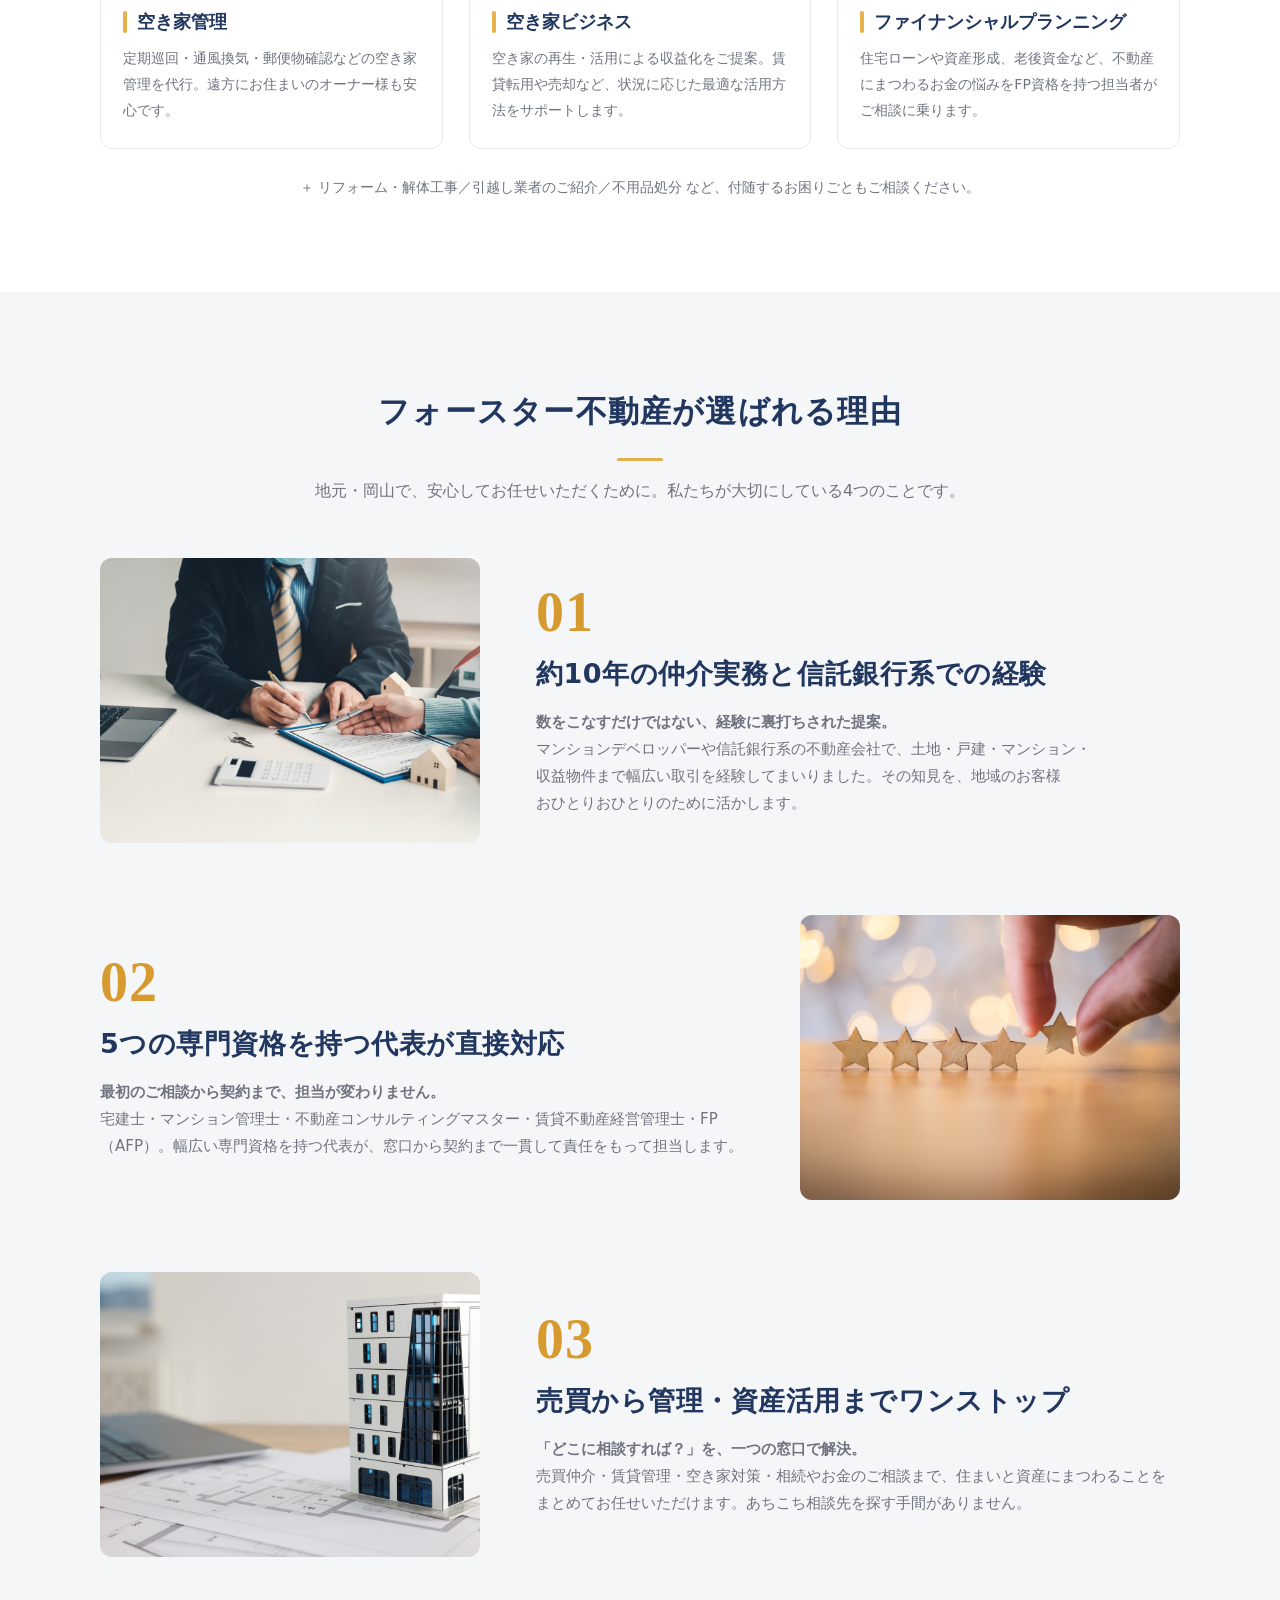
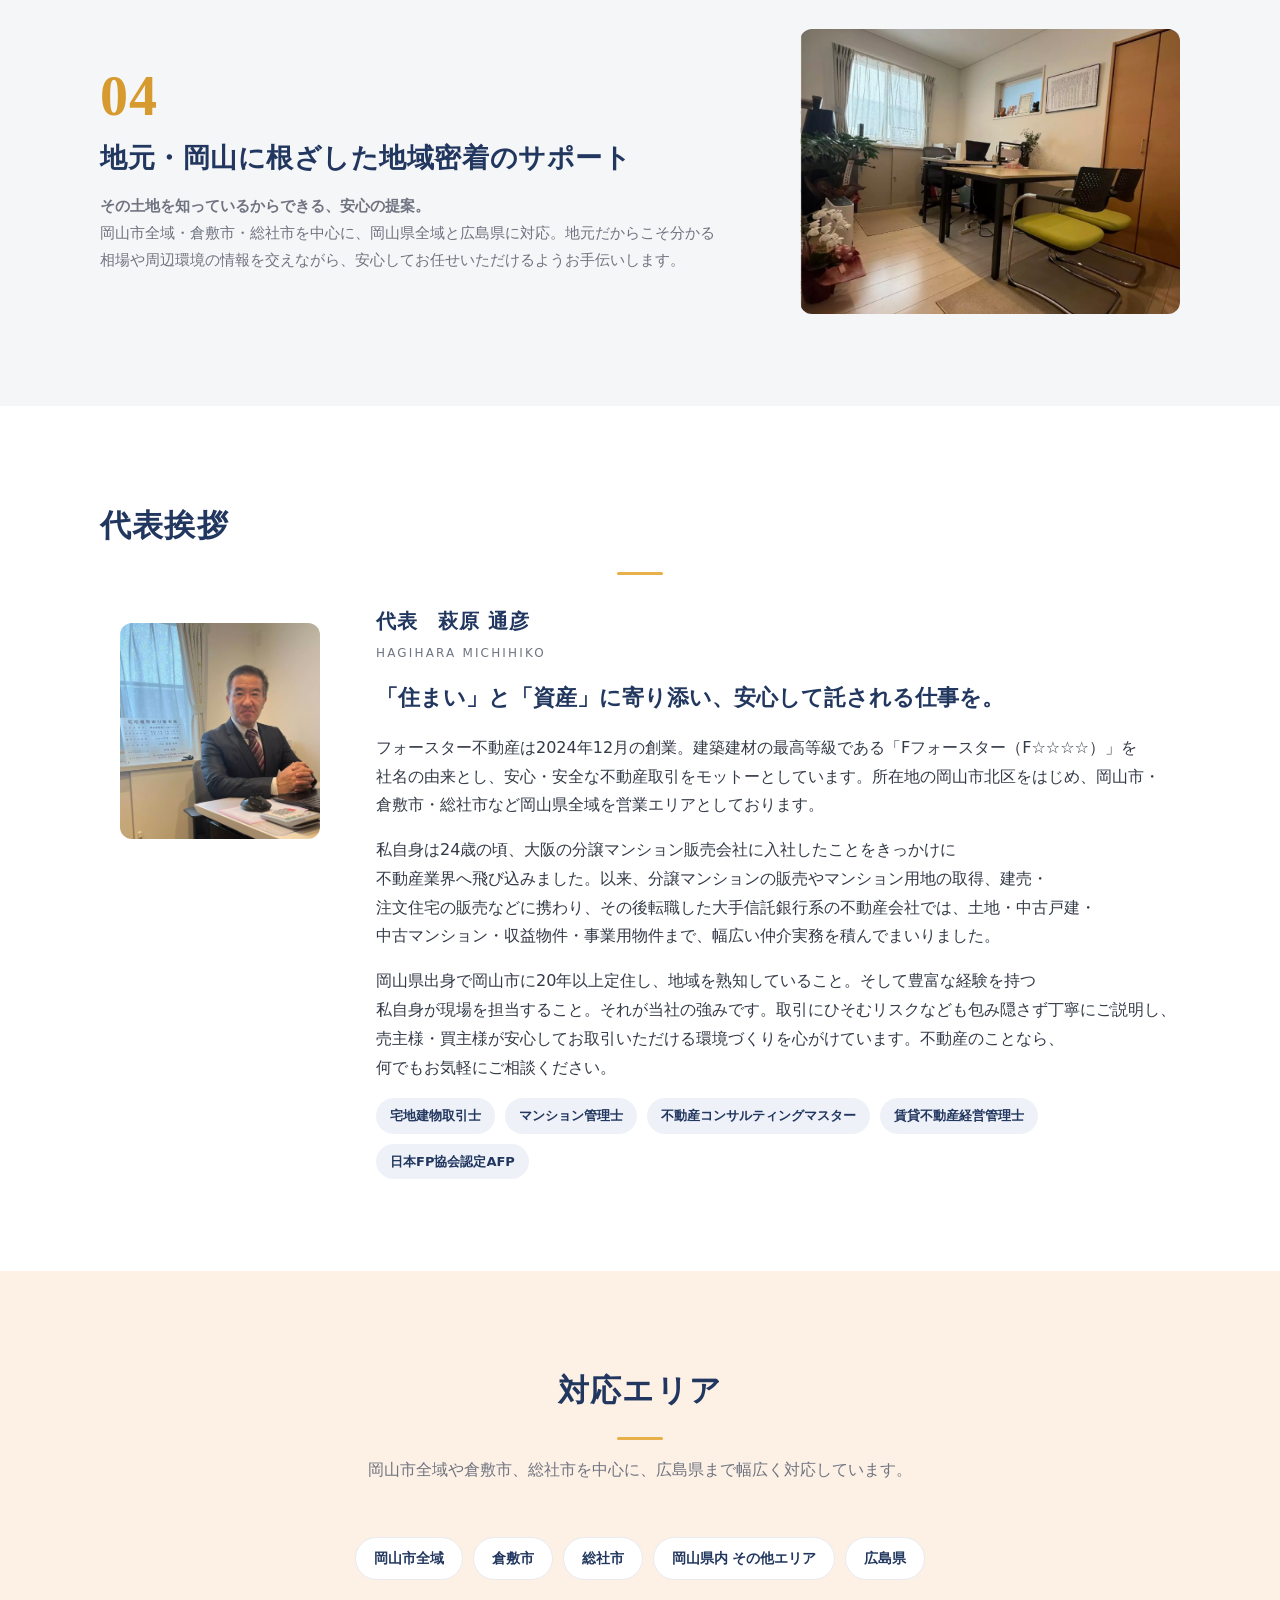
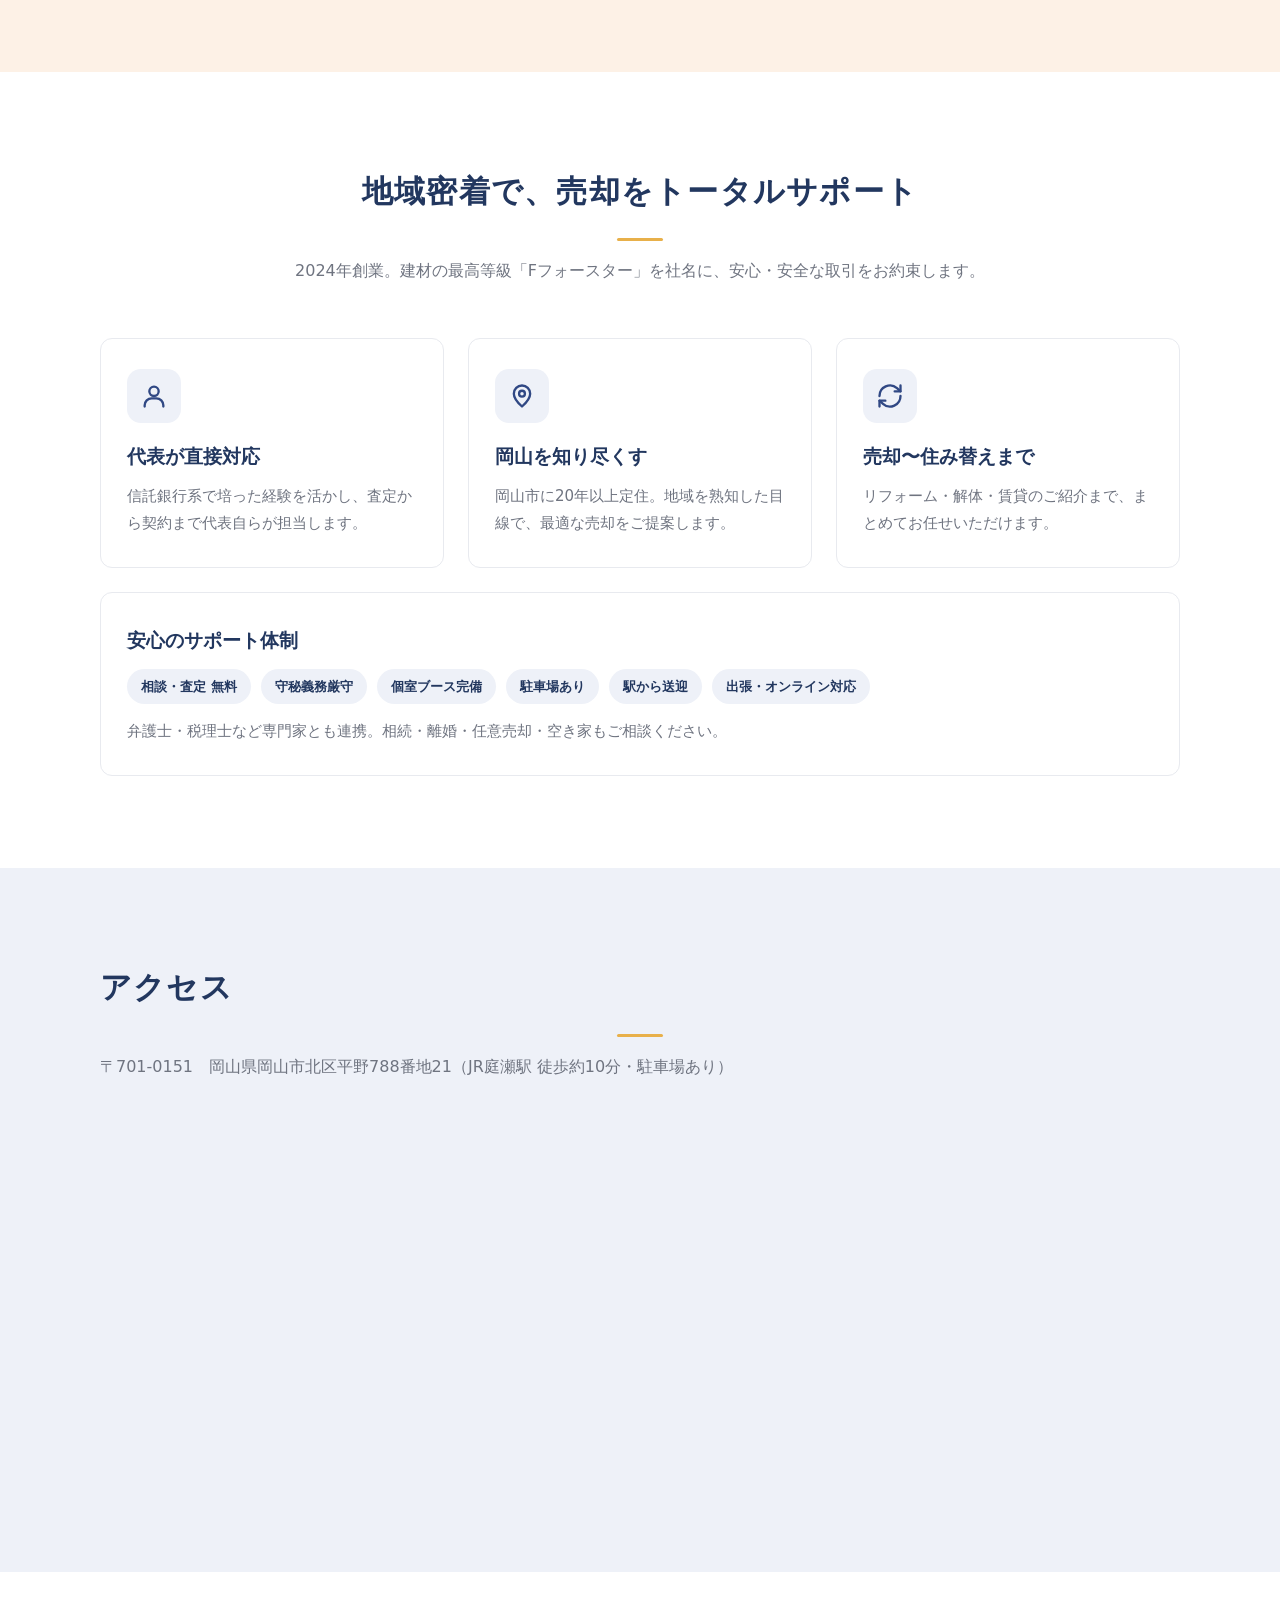
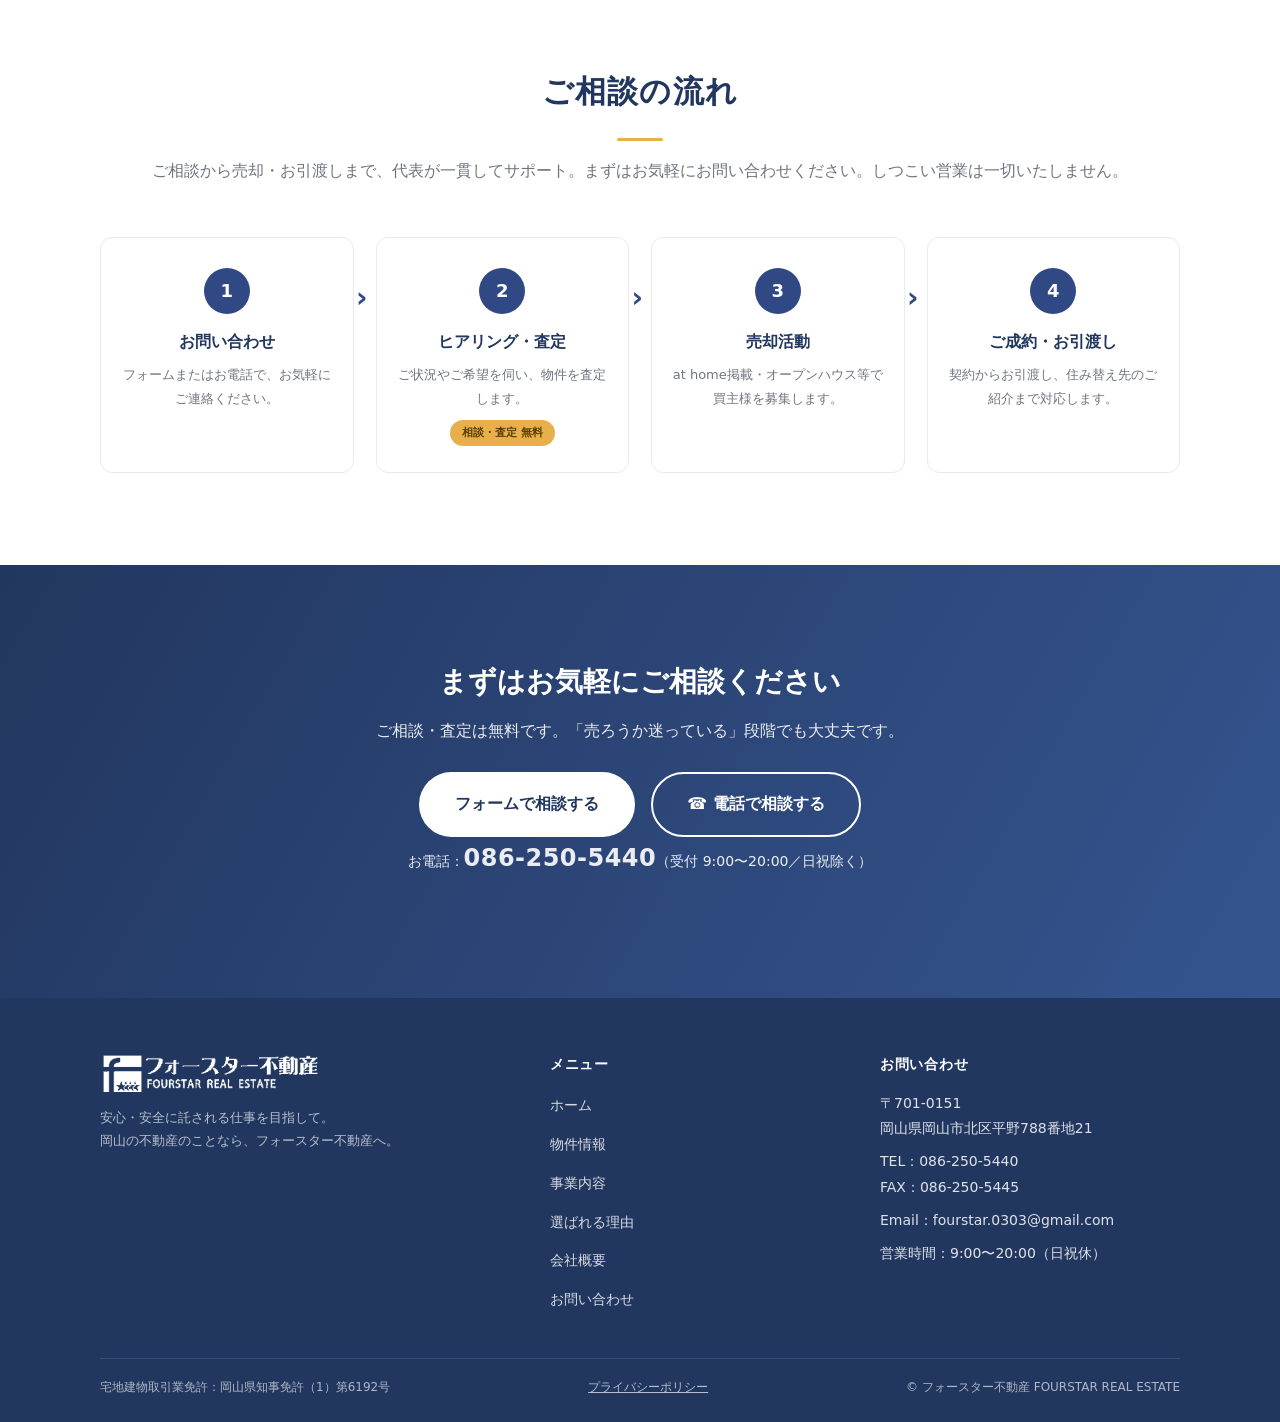
==== commit 1adff875: "代表挨拶の改行調整＋売り物件にメゾン操山を掲載 Co-Authored-By: Claude Opus 4.8 <noreply@anthropic.com>" ====
--- a/index.html
+++ b/index.html
@@ -342,21 +342,14 @@
           <!-- ここから編集 -->
           <p class="name-plate">代表　萩原 通彦 <small>HAGIHARA MICHIHIKO</small></p>
           <h3 class="kw">「住まい」と「資産」に寄り添い、<wbr>安心して託される仕事を。</h3>
-          <p>
-            フォースター不動産は2024年12月の創業。
-            建築建材の最高等級である「Fフォースター（F☆☆☆☆）」を社名の由来とし、安心・安全な不動産取引をモットーとしています。
-            所在地の岡山市北区をはじめ、岡山市・倉敷市・総社市など岡山県全域を営業エリアとしております。
+          <p class="kw">
+            フォースター不動産は2024年12月の創業。<wbr>建築建材の最高等級である<wbr>「Fフォースター（F☆☆☆☆）」を<wbr>社名の由来とし、<wbr>安心・安全な不動産取引を<wbr>モットーとしています。<wbr>所在地の岡山市北区をはじめ、<wbr>岡山市・倉敷市・総社市など<wbr>岡山県全域を<wbr>営業エリアとしております。
           </p>
-          <p>
-            私自身は24歳の頃、大阪の分譲マンション販売会社に入社したことをきっかけに不動産業界へ飛び込みました。
-            以来、分譲マンションの販売やマンション用地の取得、建売・注文住宅の販売などに携わり、
-            その後転職した大手信託銀行系の不動産会社では、土地・中古戸建・中古マンション・収益物件・事業用物件まで、
-            幅広い仲介実務を積んでまいりました。
+          <p class="kw">
+            私自身は24歳の頃、<wbr>大阪の分譲マンション販売会社に<wbr>入社したことをきっかけに<wbr>不動産業界へ飛び込みました。<wbr>以来、<wbr>分譲マンションの販売や<wbr>マンション用地の取得、<wbr>建売・注文住宅の販売などに携わり、<wbr>その後転職した<wbr>大手信託銀行系の不動産会社では、<wbr>土地・中古戸建・中古マンション・<wbr>収益物件・事業用物件まで、<wbr>幅広い仲介実務を積んでまいりました。
           </p>
-          <p>
-            岡山県出身で岡山市に20年以上定住し、地域を熟知していること。そして豊富な経験を持つ私自身が現場を担当すること。
-            それが当社の強みです。取引にひそむリスクなども包み隠さず丁寧にご説明し、
-            売主様・買主様が安心してお取引いただける環境づくりを心がけています。不動産のことなら、何でもお気軽にご相談ください。
+          <p class="kw">
+            岡山県出身で岡山市に20年以上定住し、<wbr>地域を熟知していること。<wbr>そして豊富な経験を持つ<wbr>私自身が現場を担当すること。<wbr>それが当社の強みです。<wbr>取引にひそむリスクなども<wbr>包み隠さず丁寧にご説明し、<wbr>売主様・買主様が<wbr>安心してお取引いただける<wbr>環境づくりを心がけています。<wbr>不動産のことなら、<wbr>何でもお気軽にご相談ください。
           </p>
           <!-- ここまで -->
           <div class="quals">
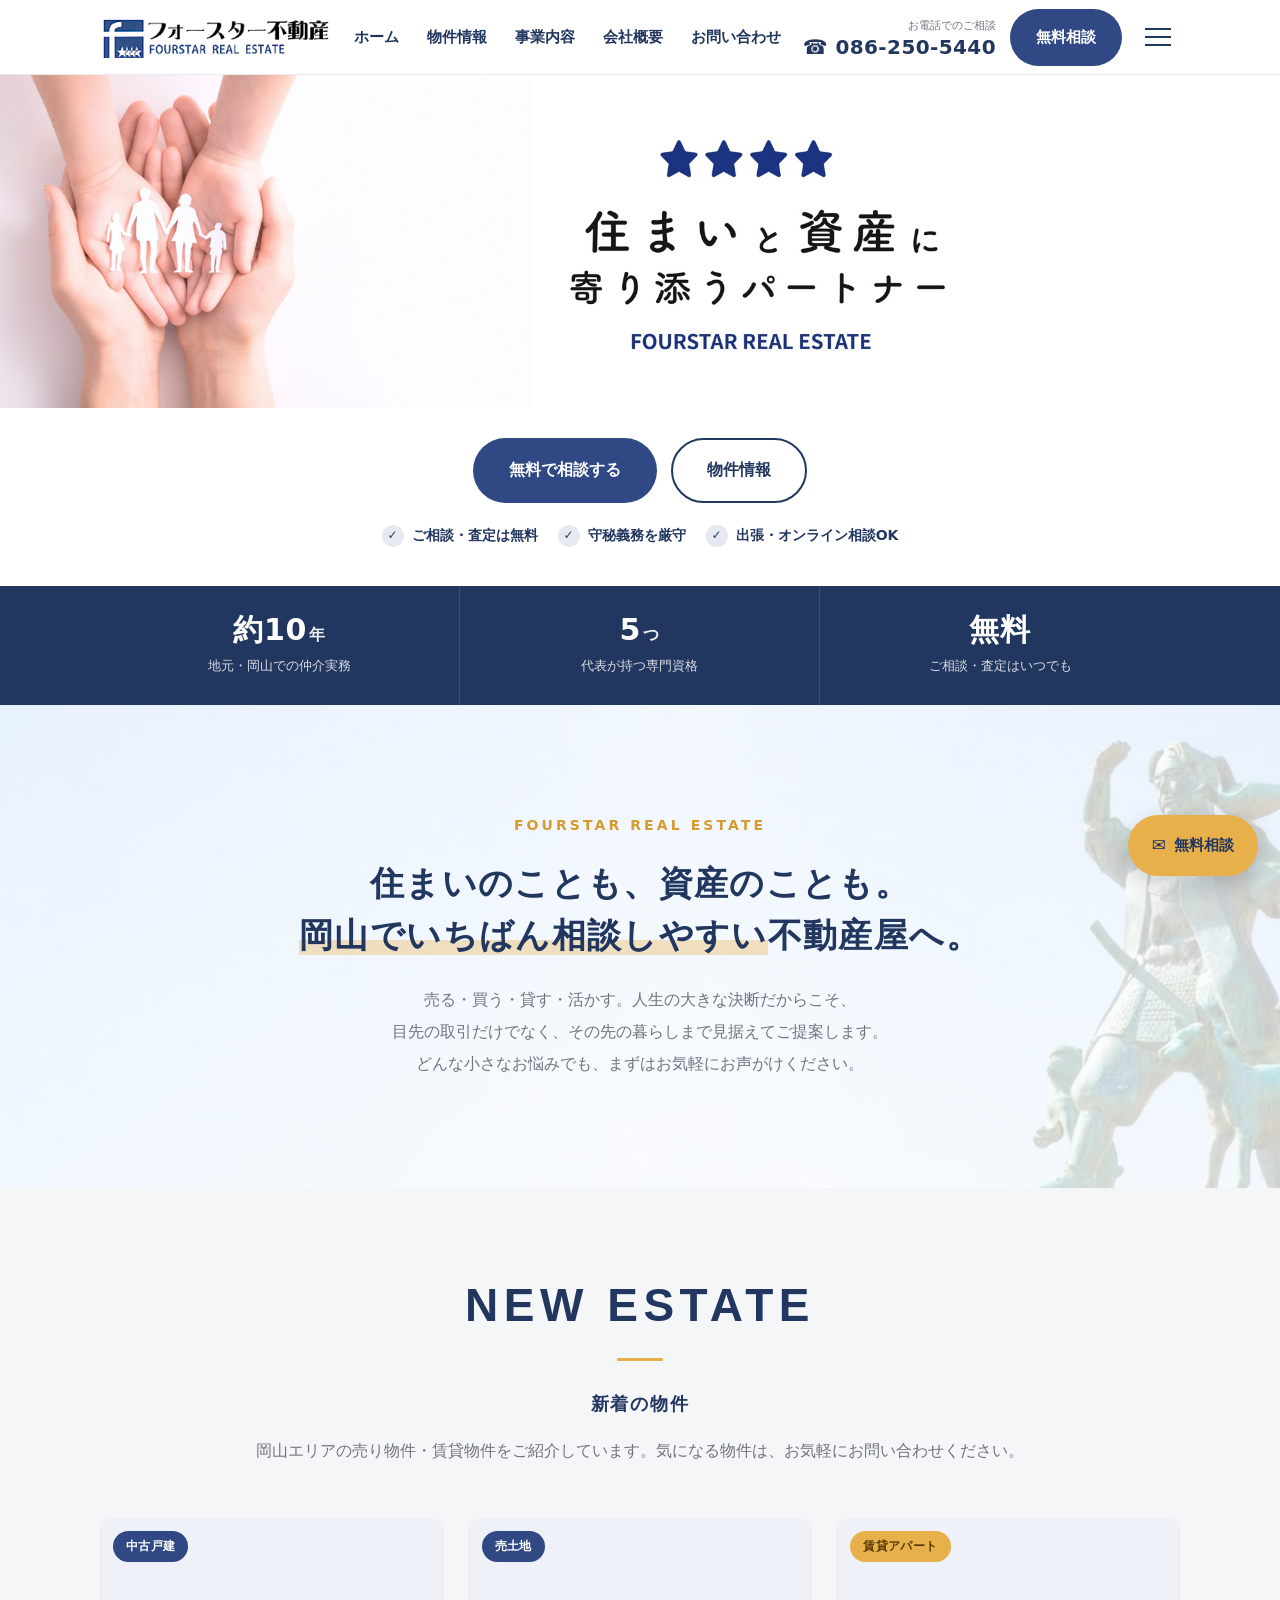
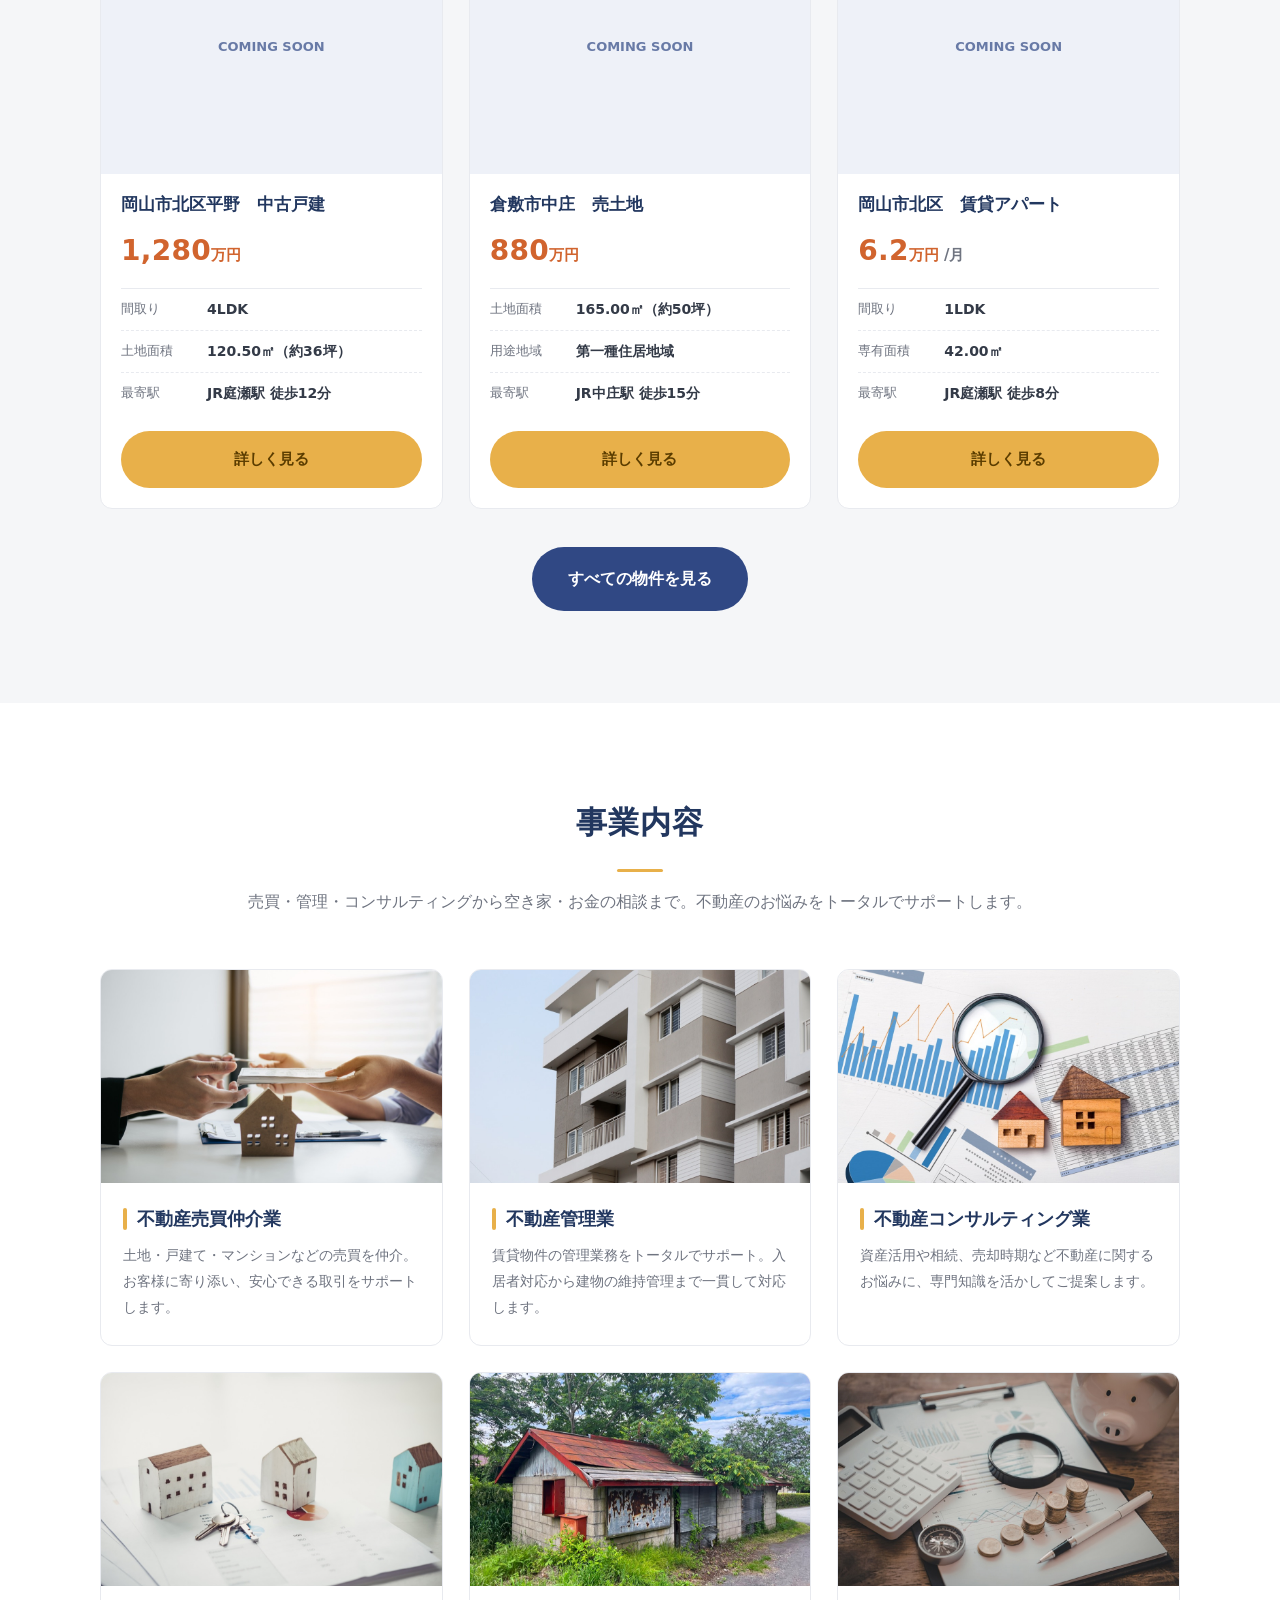
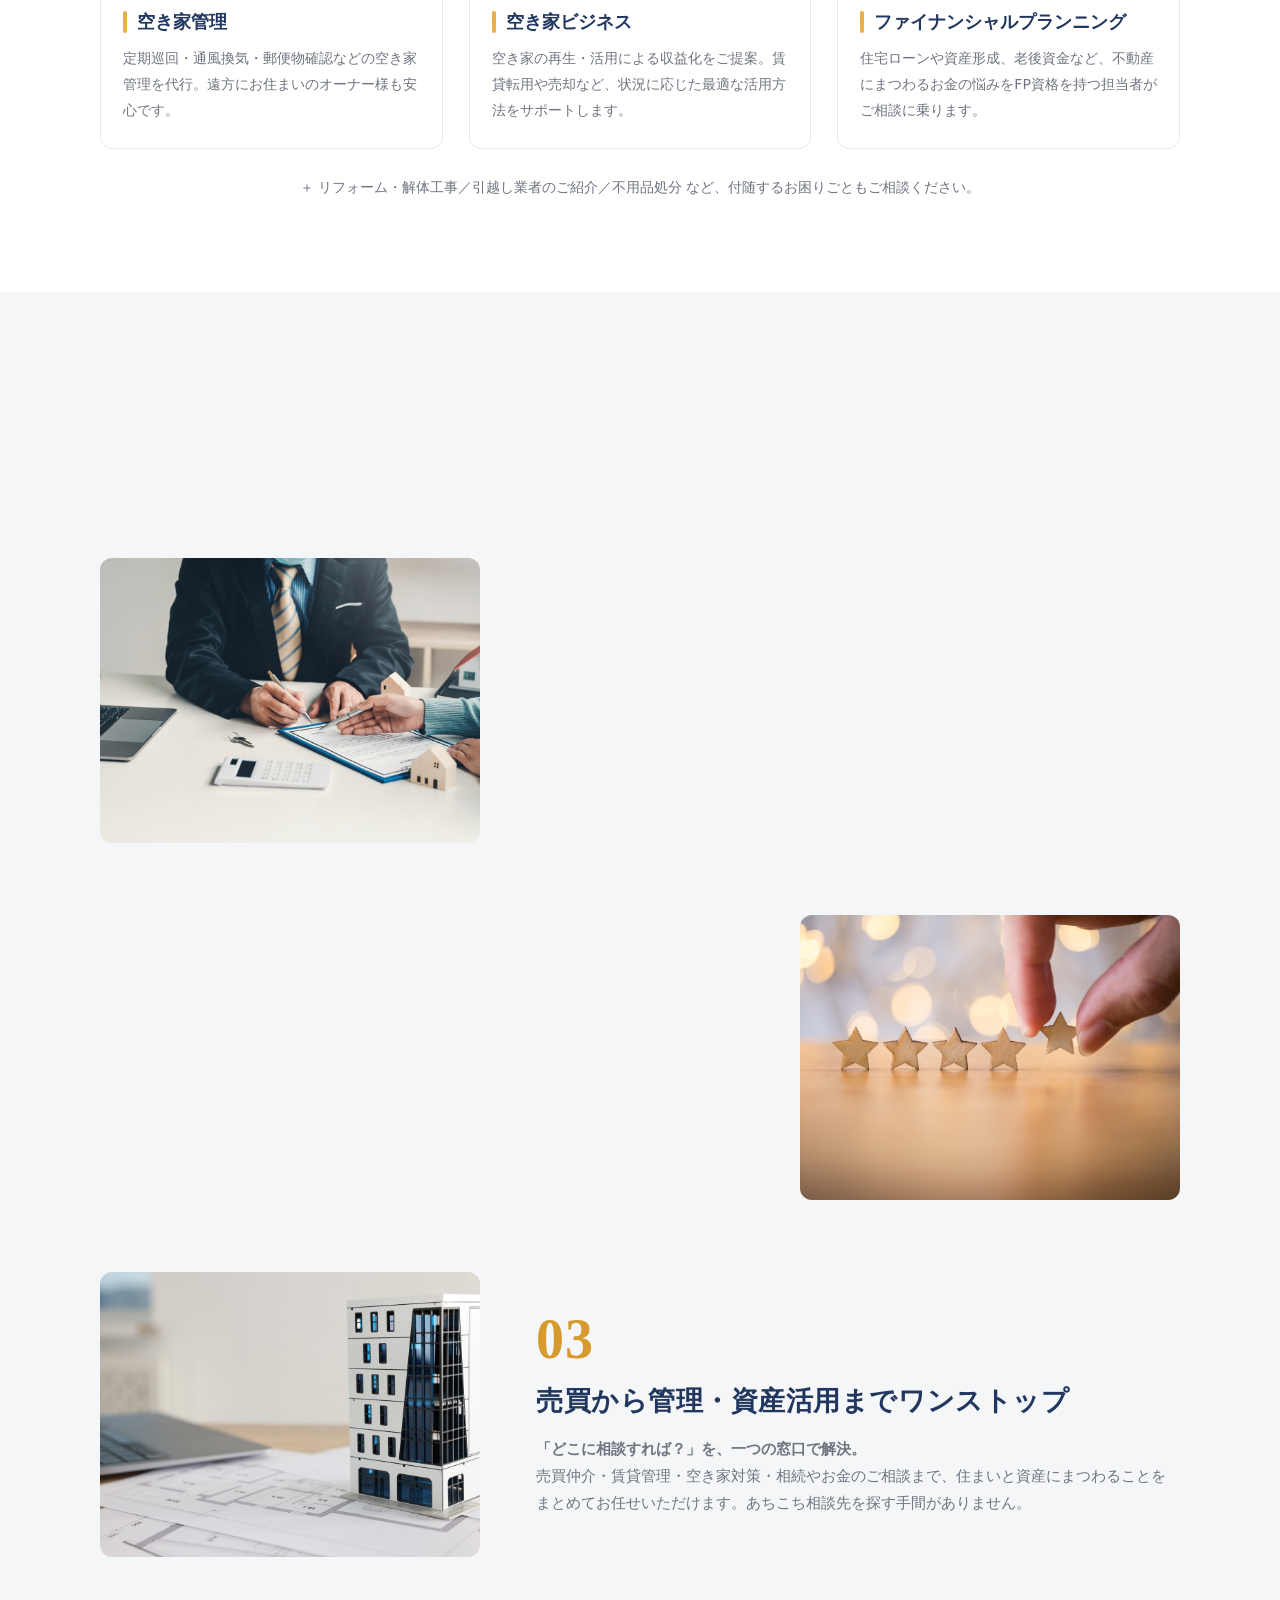
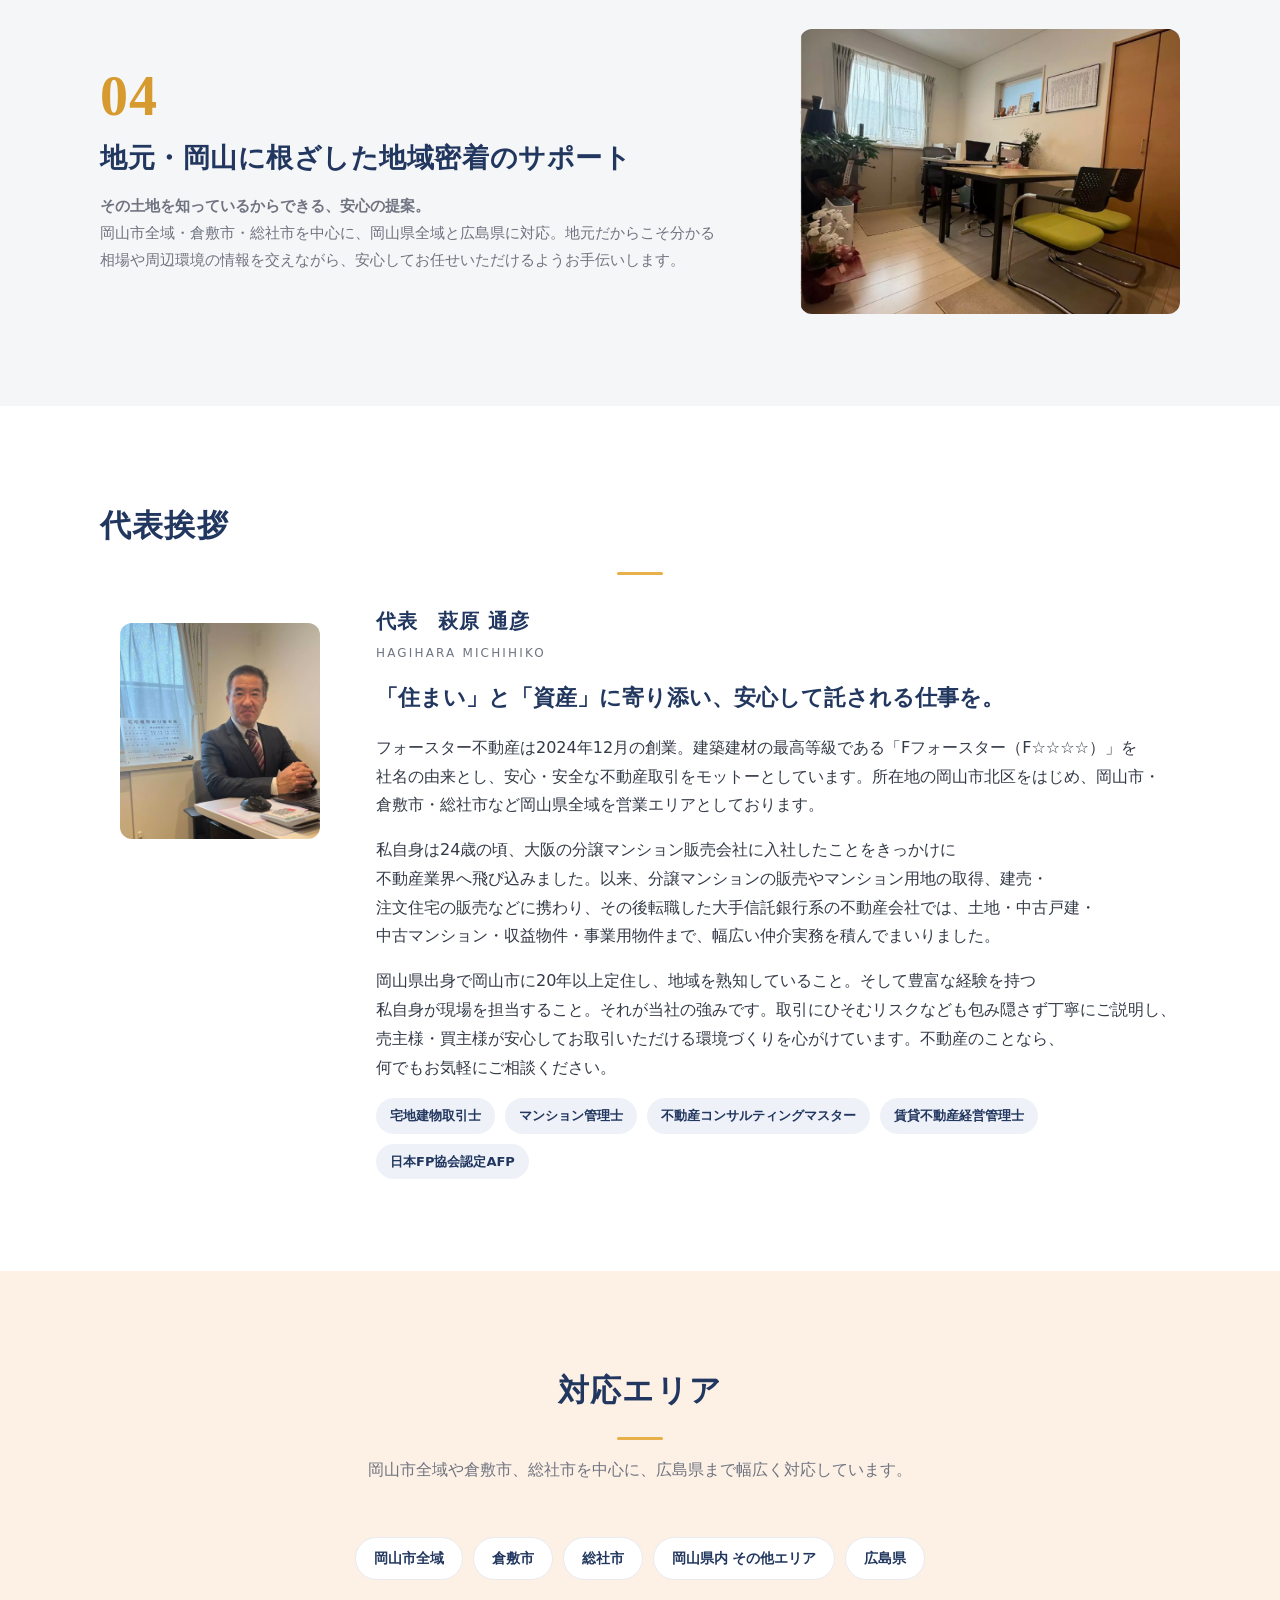
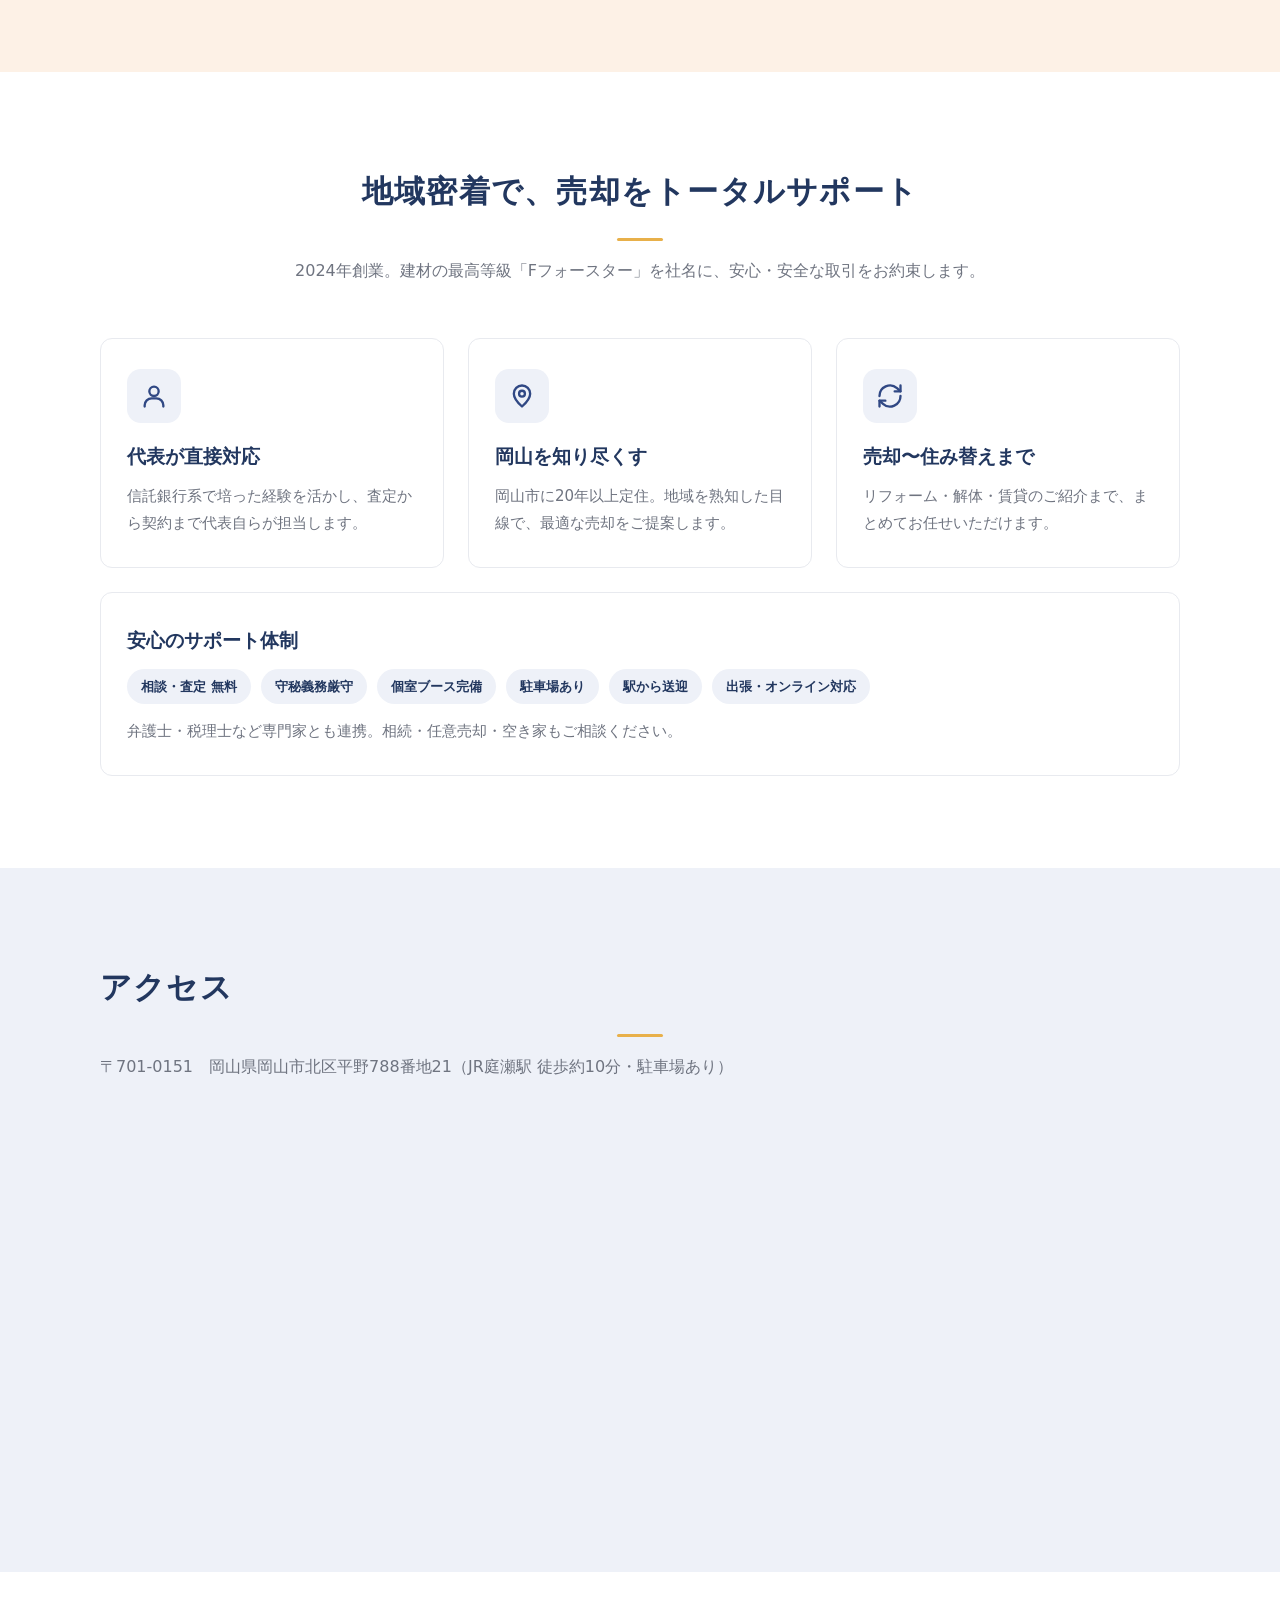
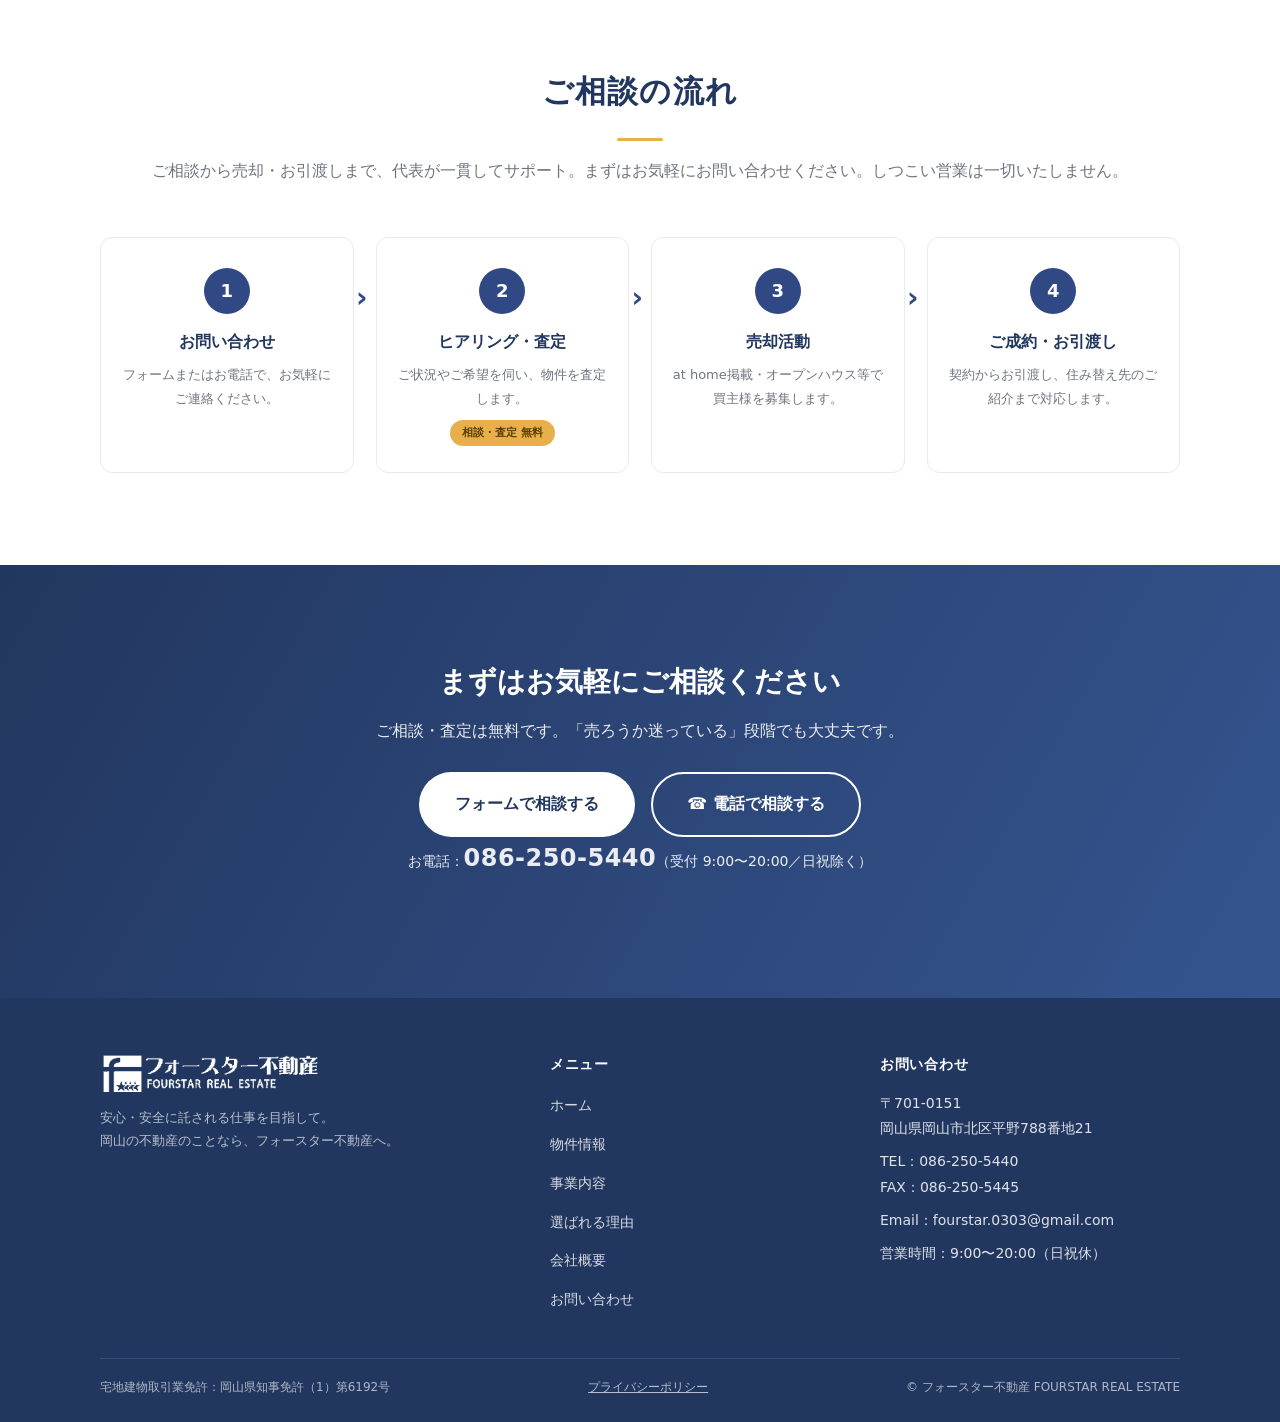
==== commit 7ba62c13: "サポート体制の文言から「離婚」を削除 Co-Authored-By: Claude Opus 4.8 <noreply@anthropic.com>" ====
--- a/index.html
+++ b/index.html
@@ -420,7 +420,7 @@
             <span>駅から送迎</span>
             <span>出張・オンライン対応</span>
           </div>
-          <p style="margin-top:14px;">弁護士・税理士など専門家とも連携。相続・離婚・任意売却・空き家もご相談ください。</p>
+          <p style="margin-top:14px;">弁護士・税理士など専門家とも連携。相続・任意売却・空き家もご相談ください。</p>
         </div>
       </div>
       <!-- ここまで -->
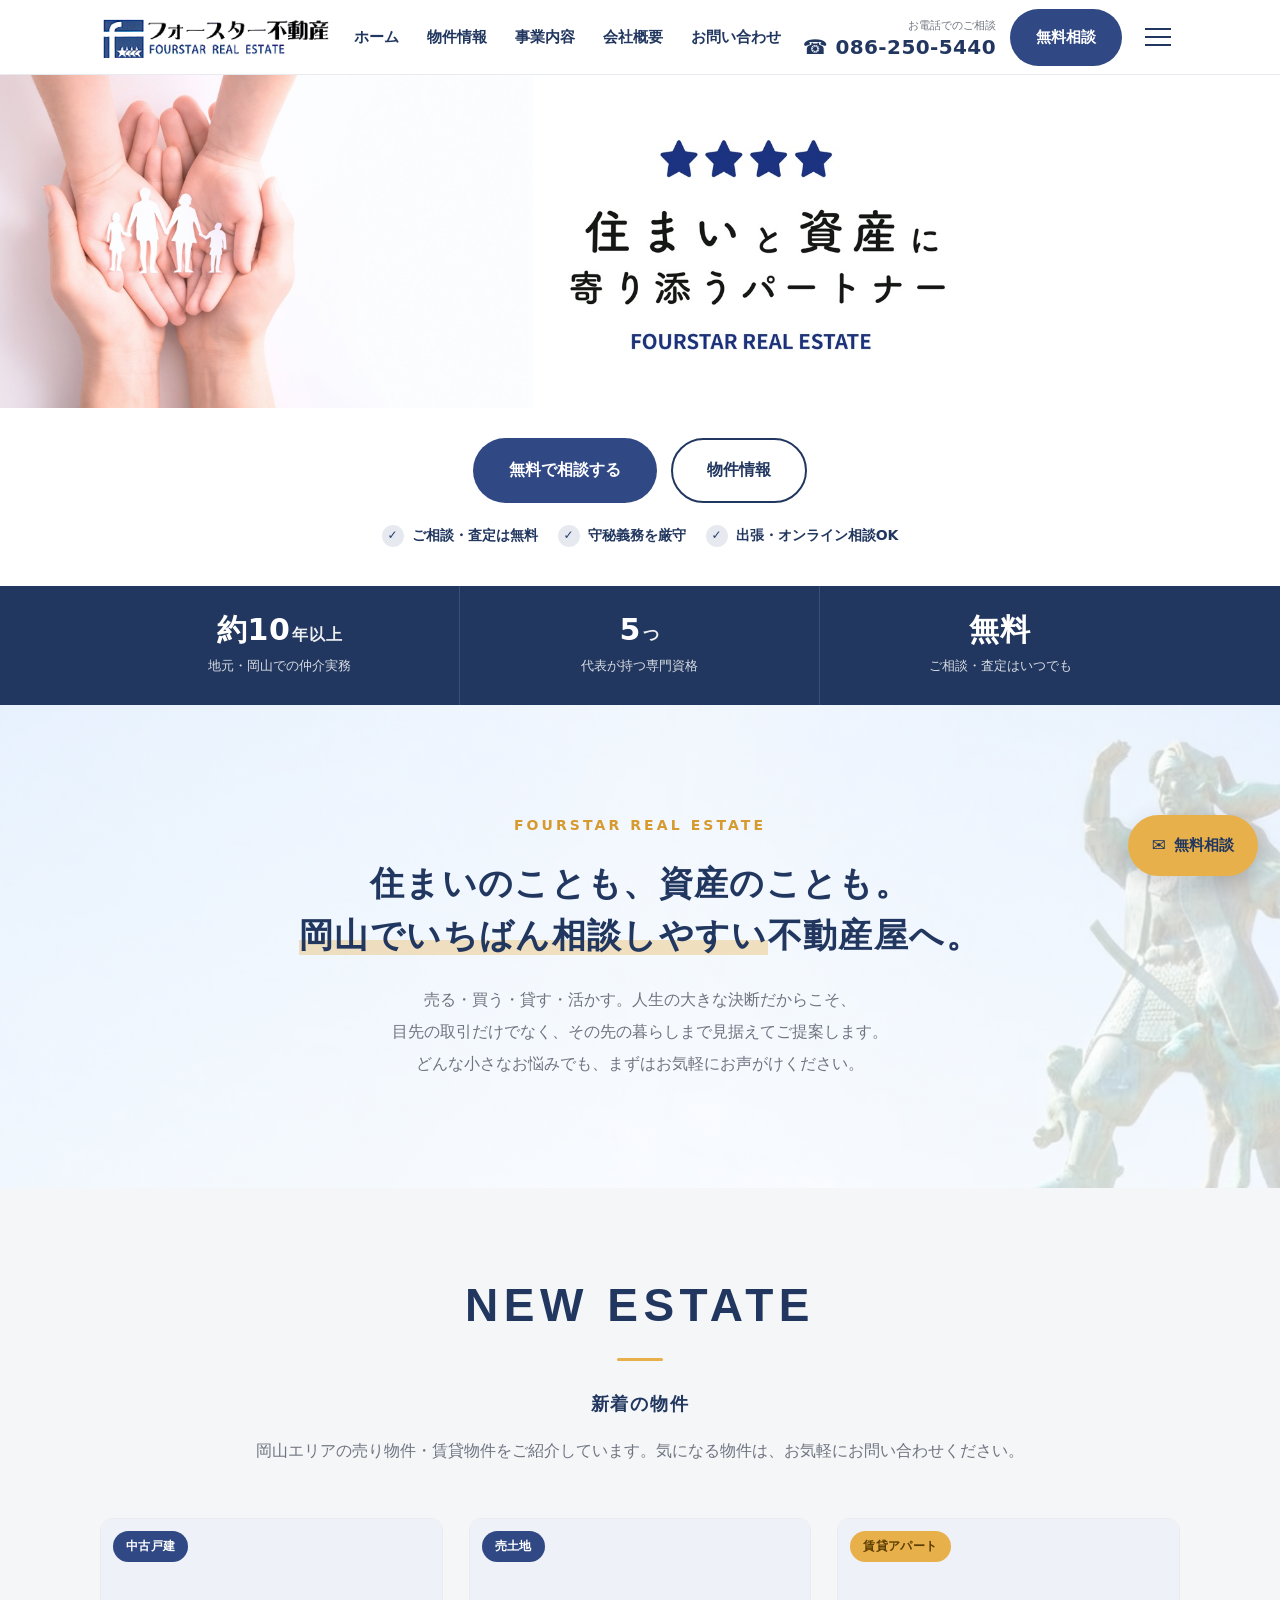
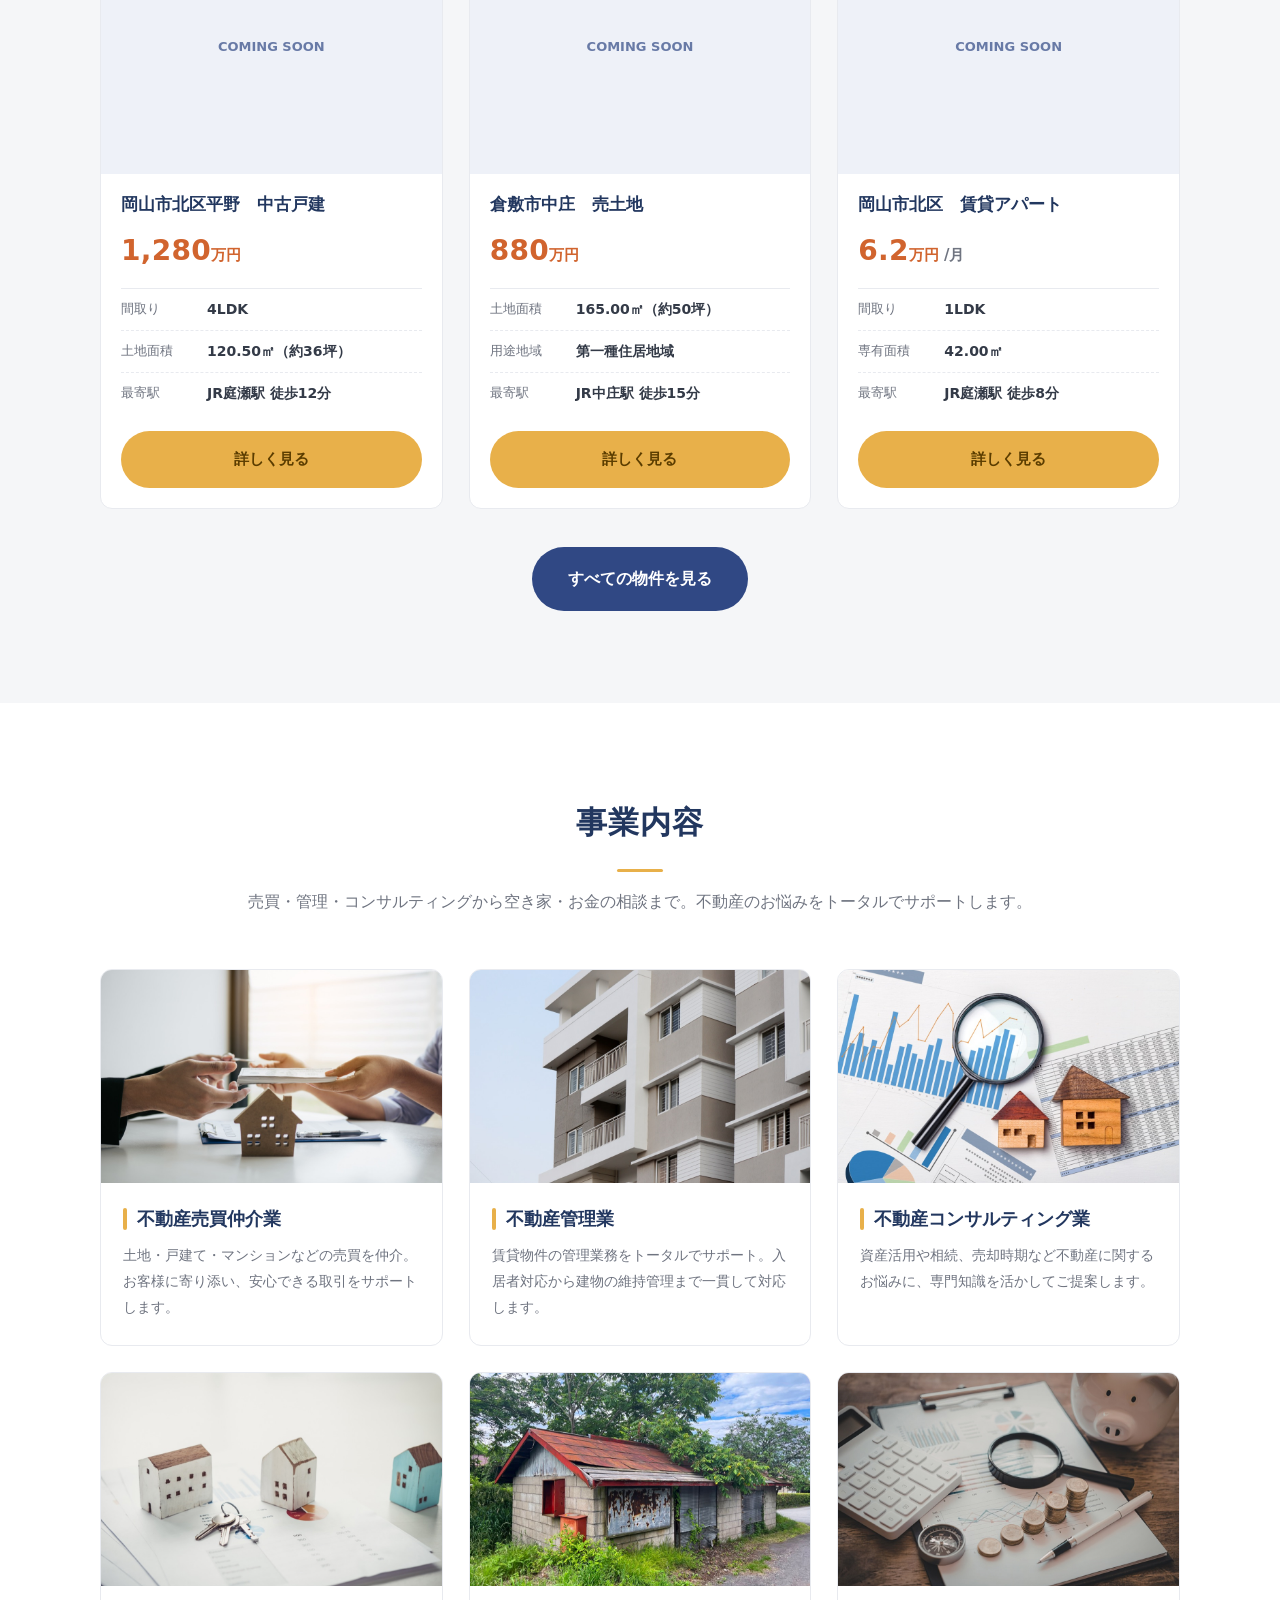
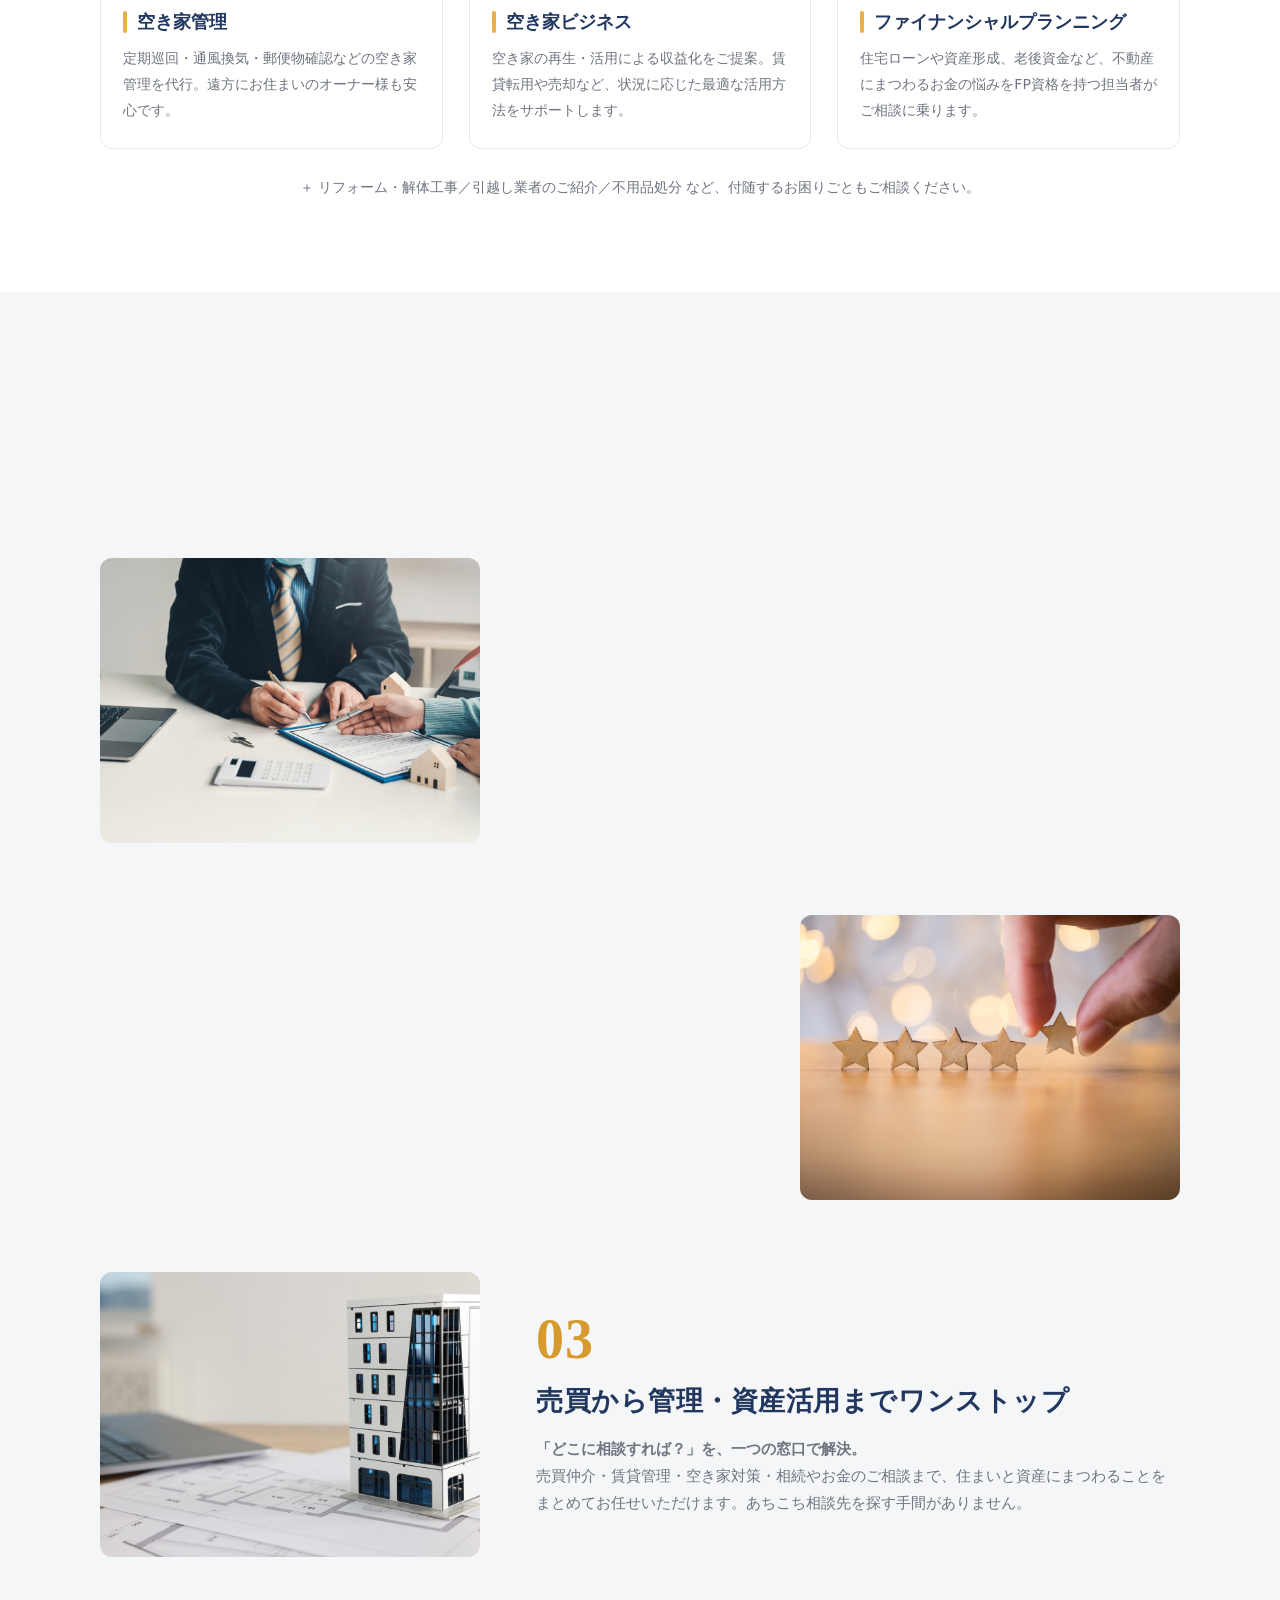
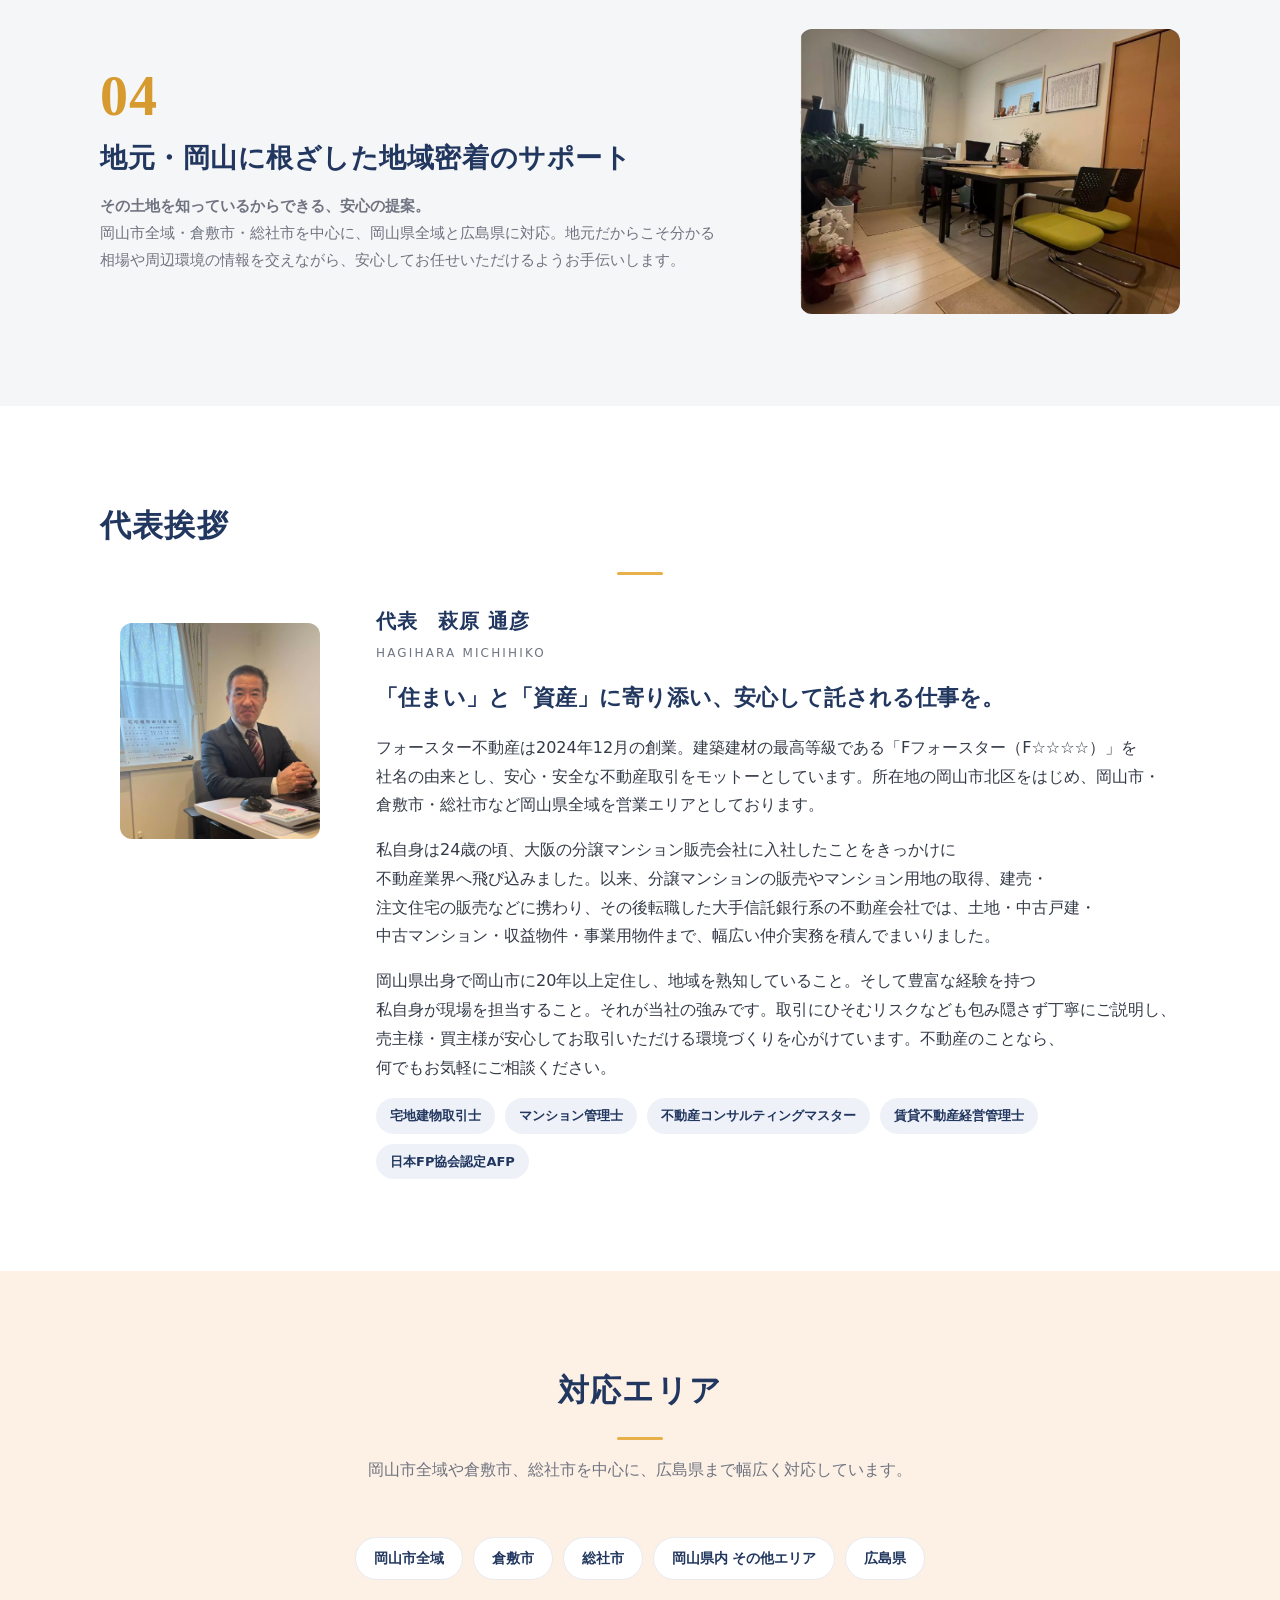
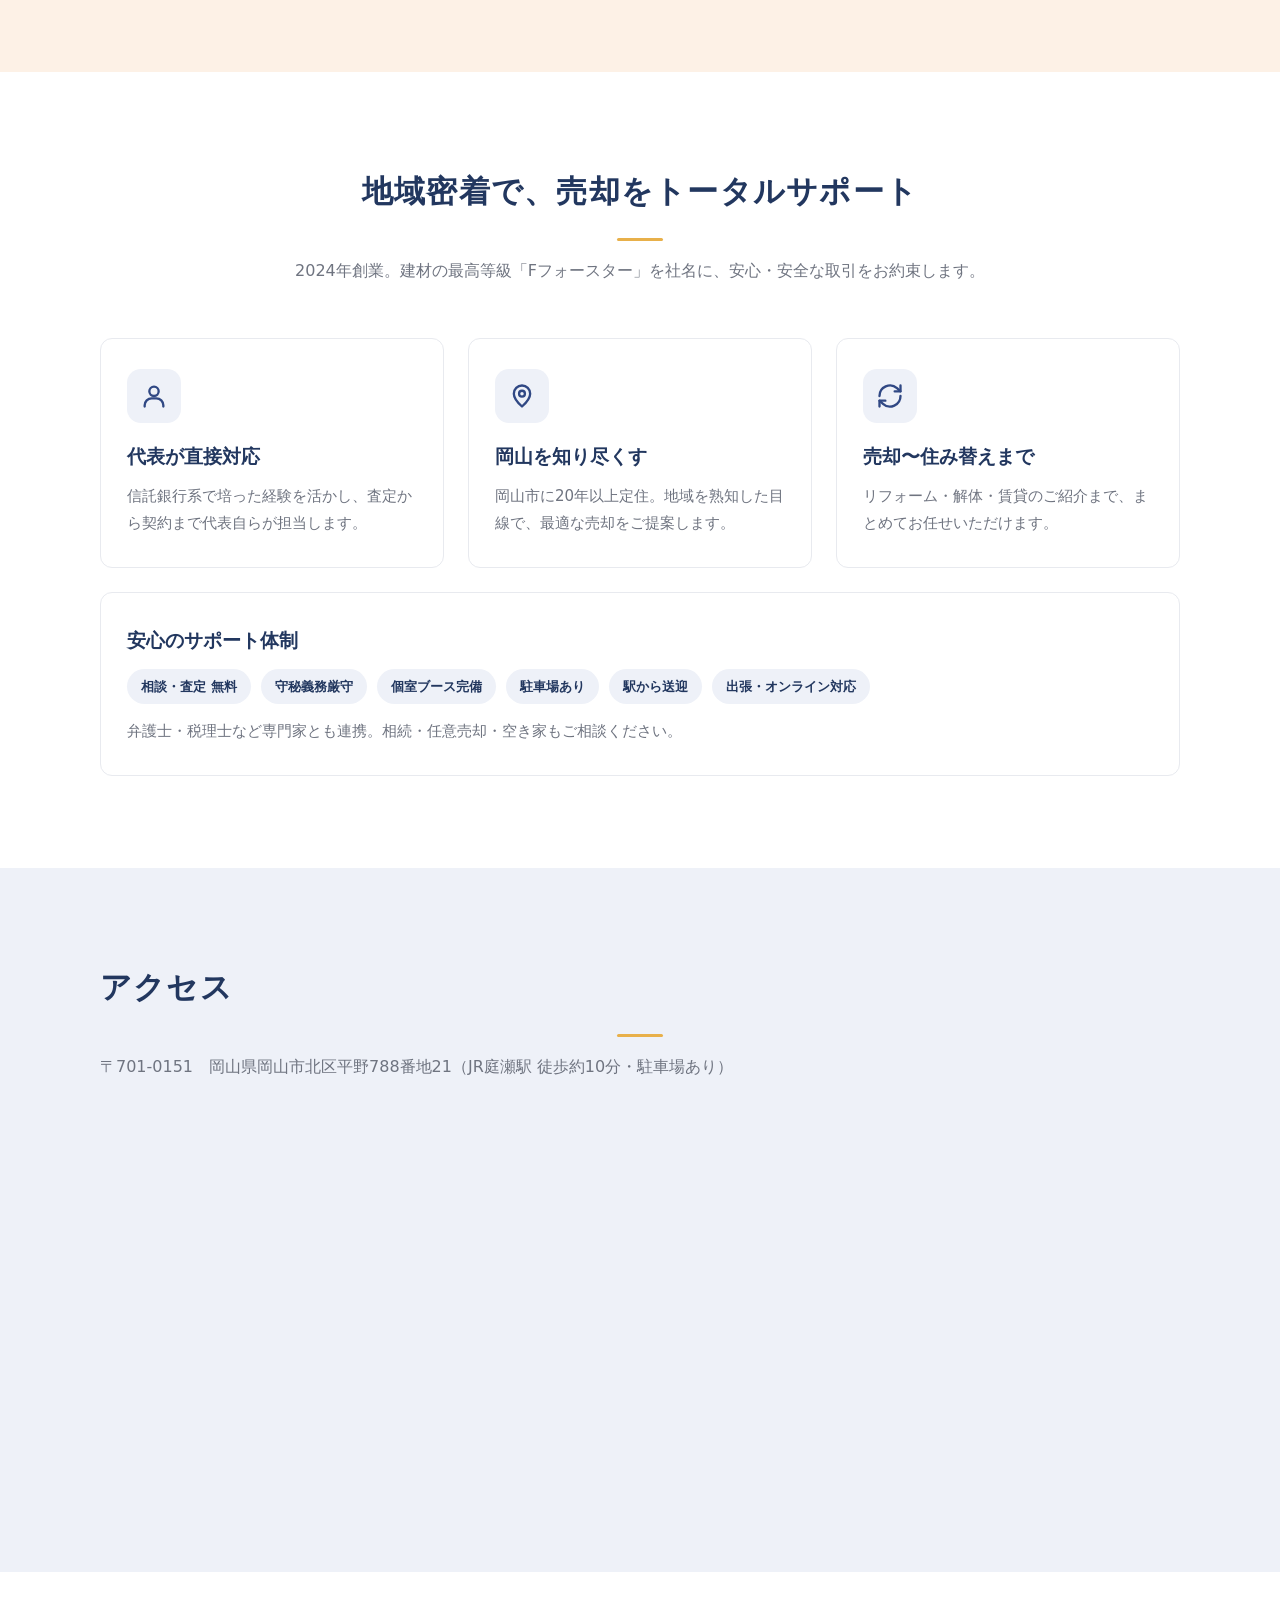
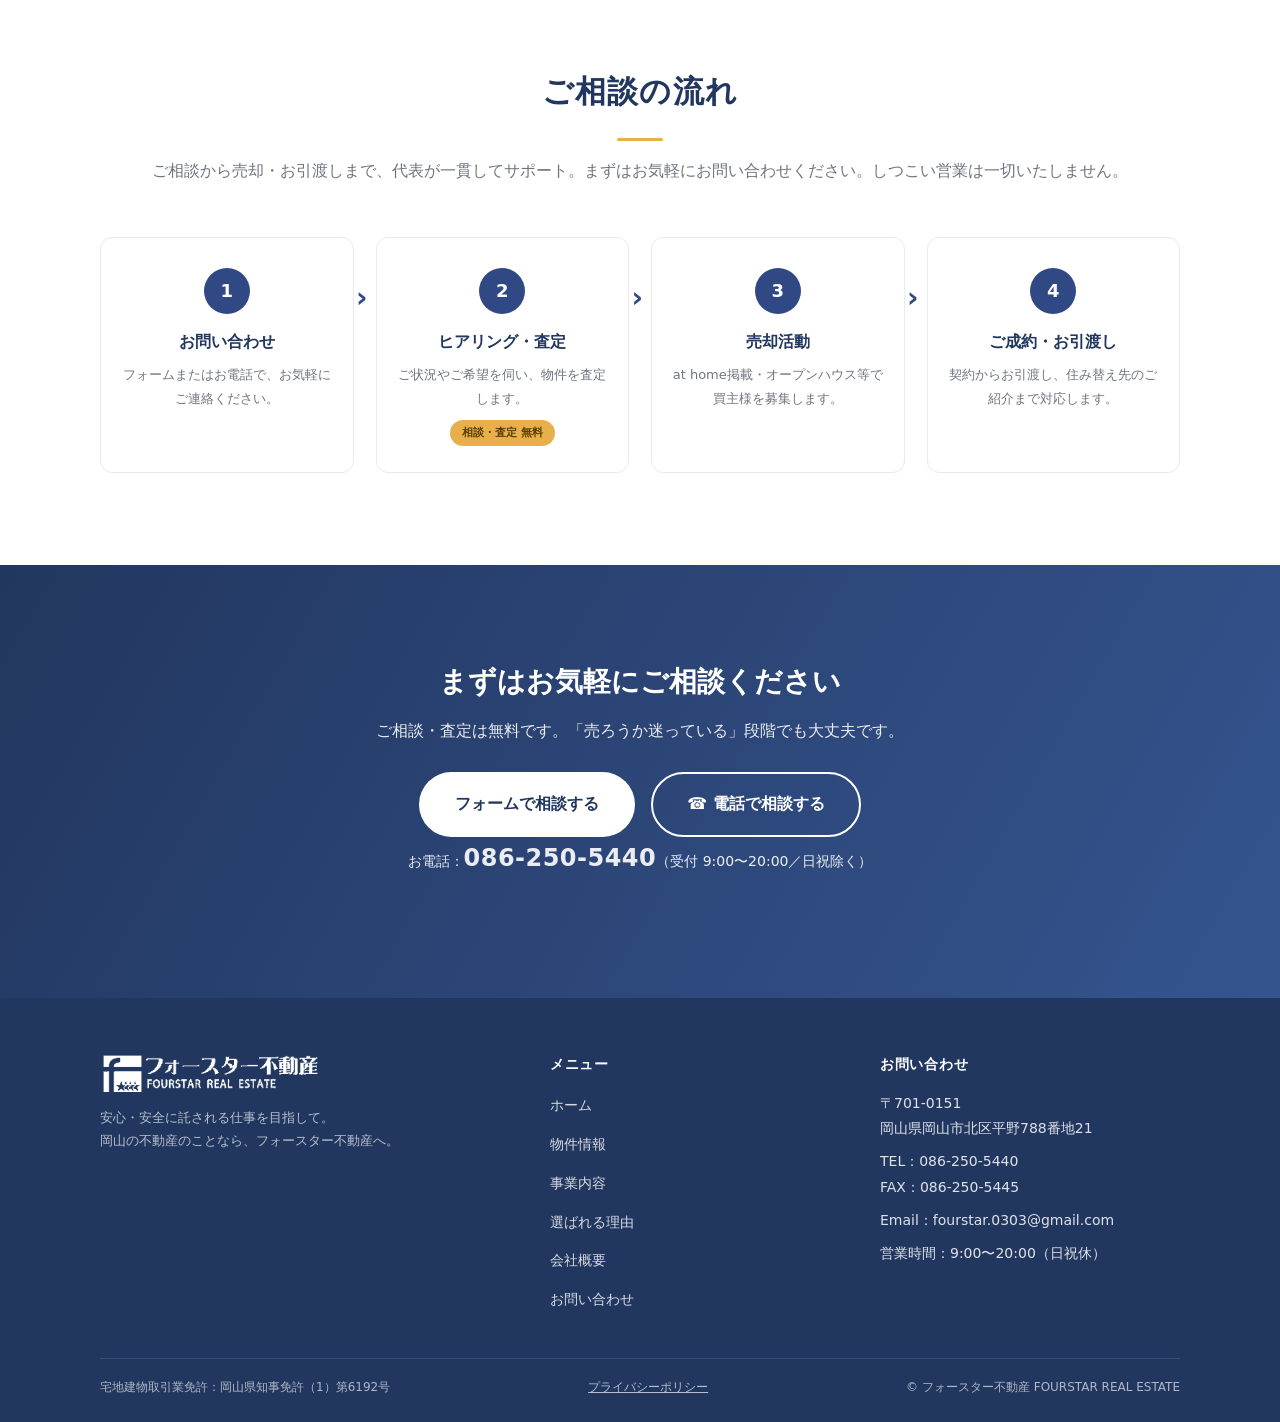
==== commit 9a822a49: "仲介実務を約10年以上に修正＋会社概要の加盟団体に宅建協会・保証協会を追加 Co-Authored-By: Claude Opus 4.8 <noreply@anthropic.com>" ====
--- a/index.html
+++ b/index.html
@@ -127,7 +127,7 @@
   <div class="stats">
     <div class="container">
       <div class="cols">
-        <div class="cell"><div class="num">約10<span class="u">年</span></div><div class="lbl">地元・岡山での仲介実務</div></div>
+        <div class="cell"><div class="num">約10<span class="u">年以上</span></div><div class="lbl">地元・岡山での仲介実務</div></div>
         <div class="cell"><div class="num">5<span class="u">つ</span></div><div class="lbl">代表が持つ専門資格</div></div>
         <div class="cell"><div class="num">無料</div><div class="lbl">ご相談・査定はいつでも</div></div>
       </div>
@@ -285,7 +285,7 @@
           <div class="reason-row-media"><img src="images/reason-consul.jpg" alt="お客様に寄り添う相談の様子"></div>
           <div class="reason-row-body">
             <span class="reason-row-num">01</span>
-            <h3 class="kw">約10年の仲介実務と<wbr>信託銀行系での経験</h3>
+            <h3 class="kw">約10年以上の仲介実務と<wbr>信託銀行系での経験</h3>
             <p class="reason-row-lead kw">数をこなすだけではない、<wbr>経験に裏打ちされた提案。</p>
             <p class="kw">マンションデベロッパーや<wbr>信託銀行系の不動産会社で、<wbr>土地・戸建・マンション・収益物件まで<wbr>幅広い取引を<wbr>経験してまいりました。<wbr>その知見を、<wbr>地域のお客様<wbr>おひとりおひとりのために<wbr>活かします。</p>
           </div>
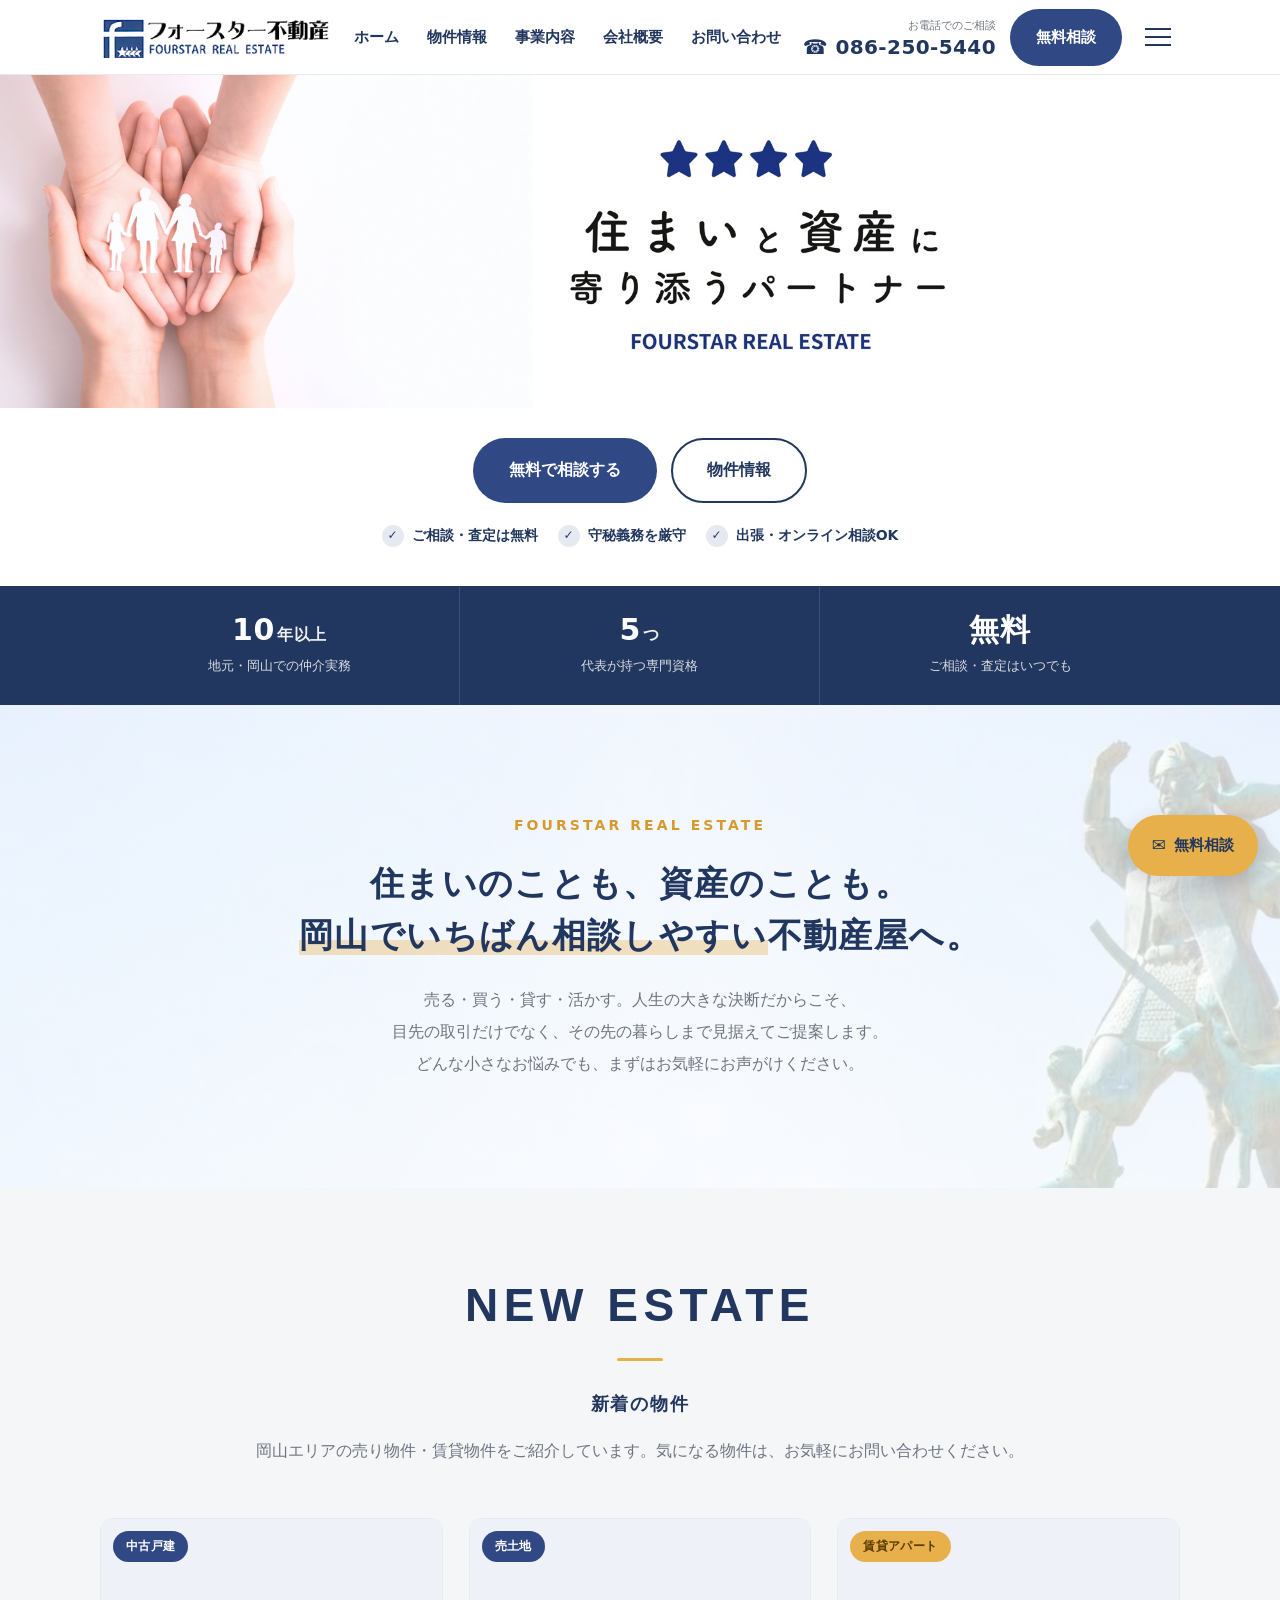
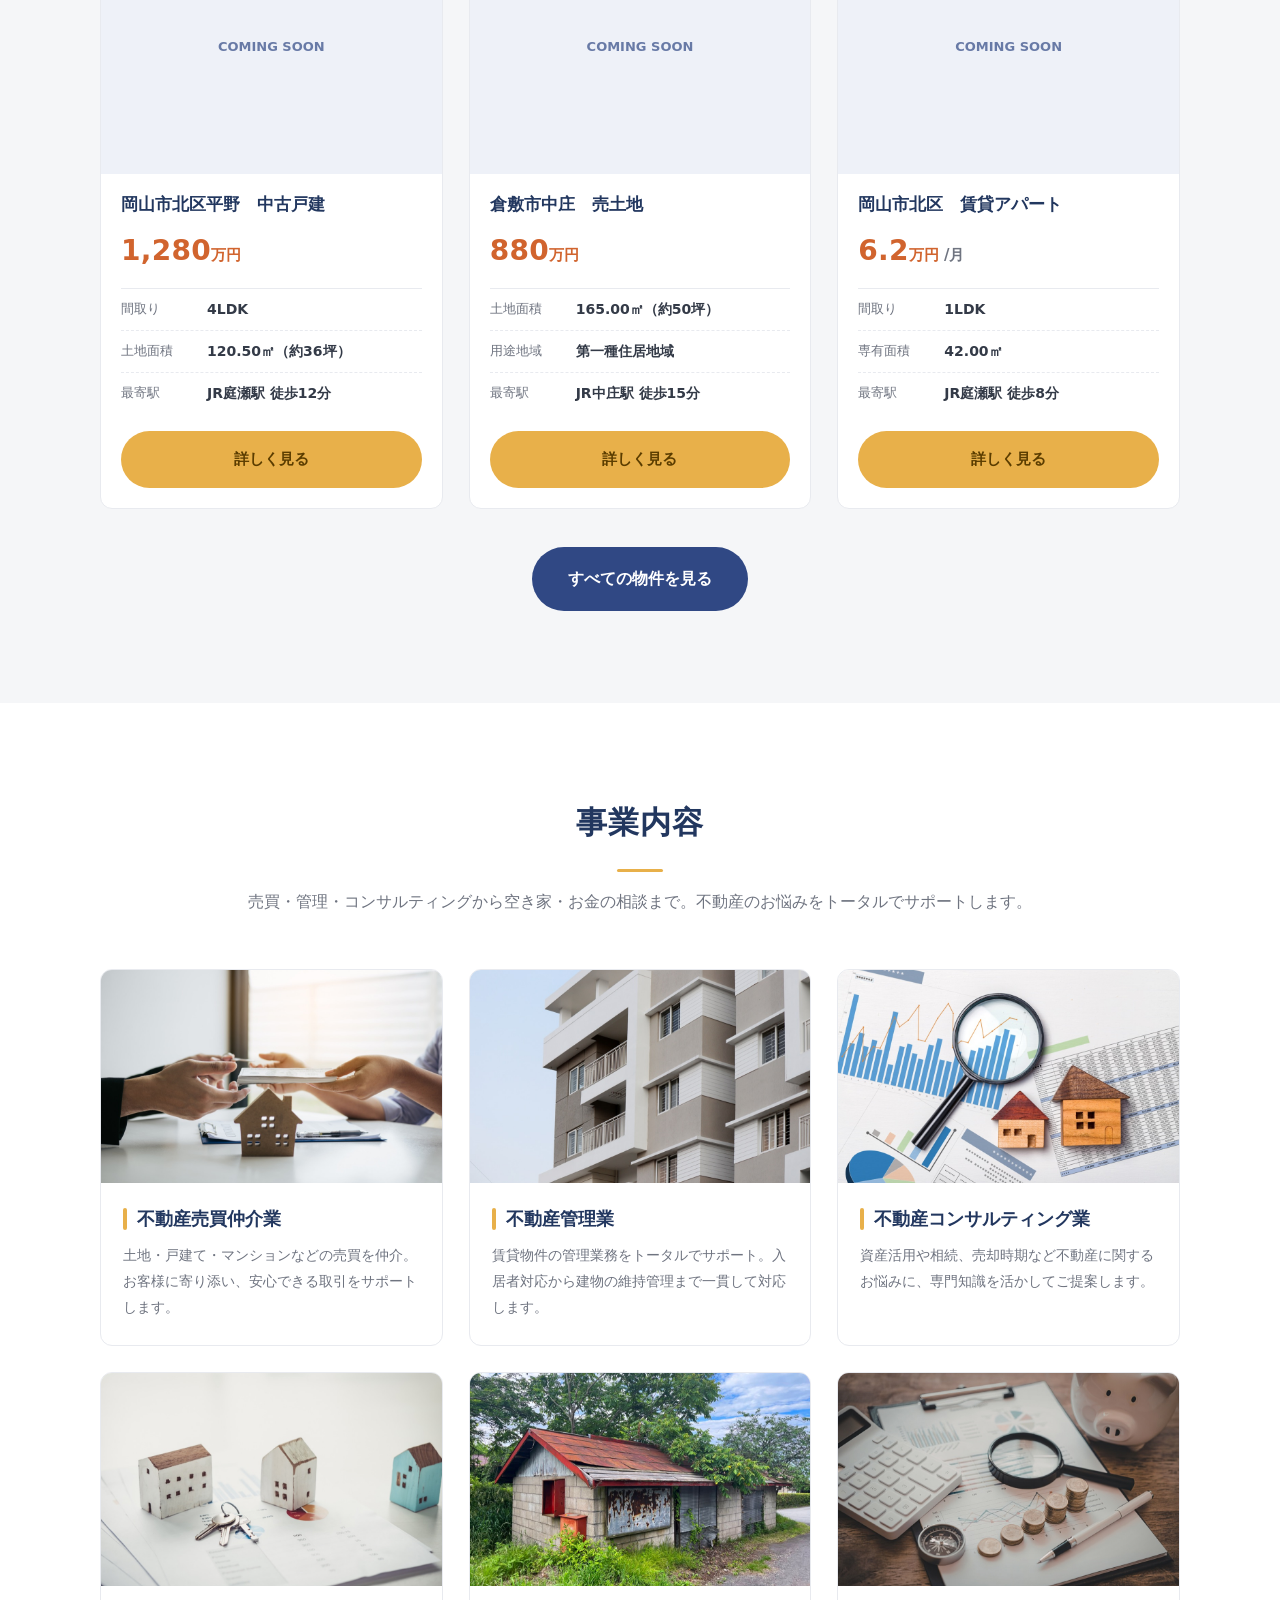
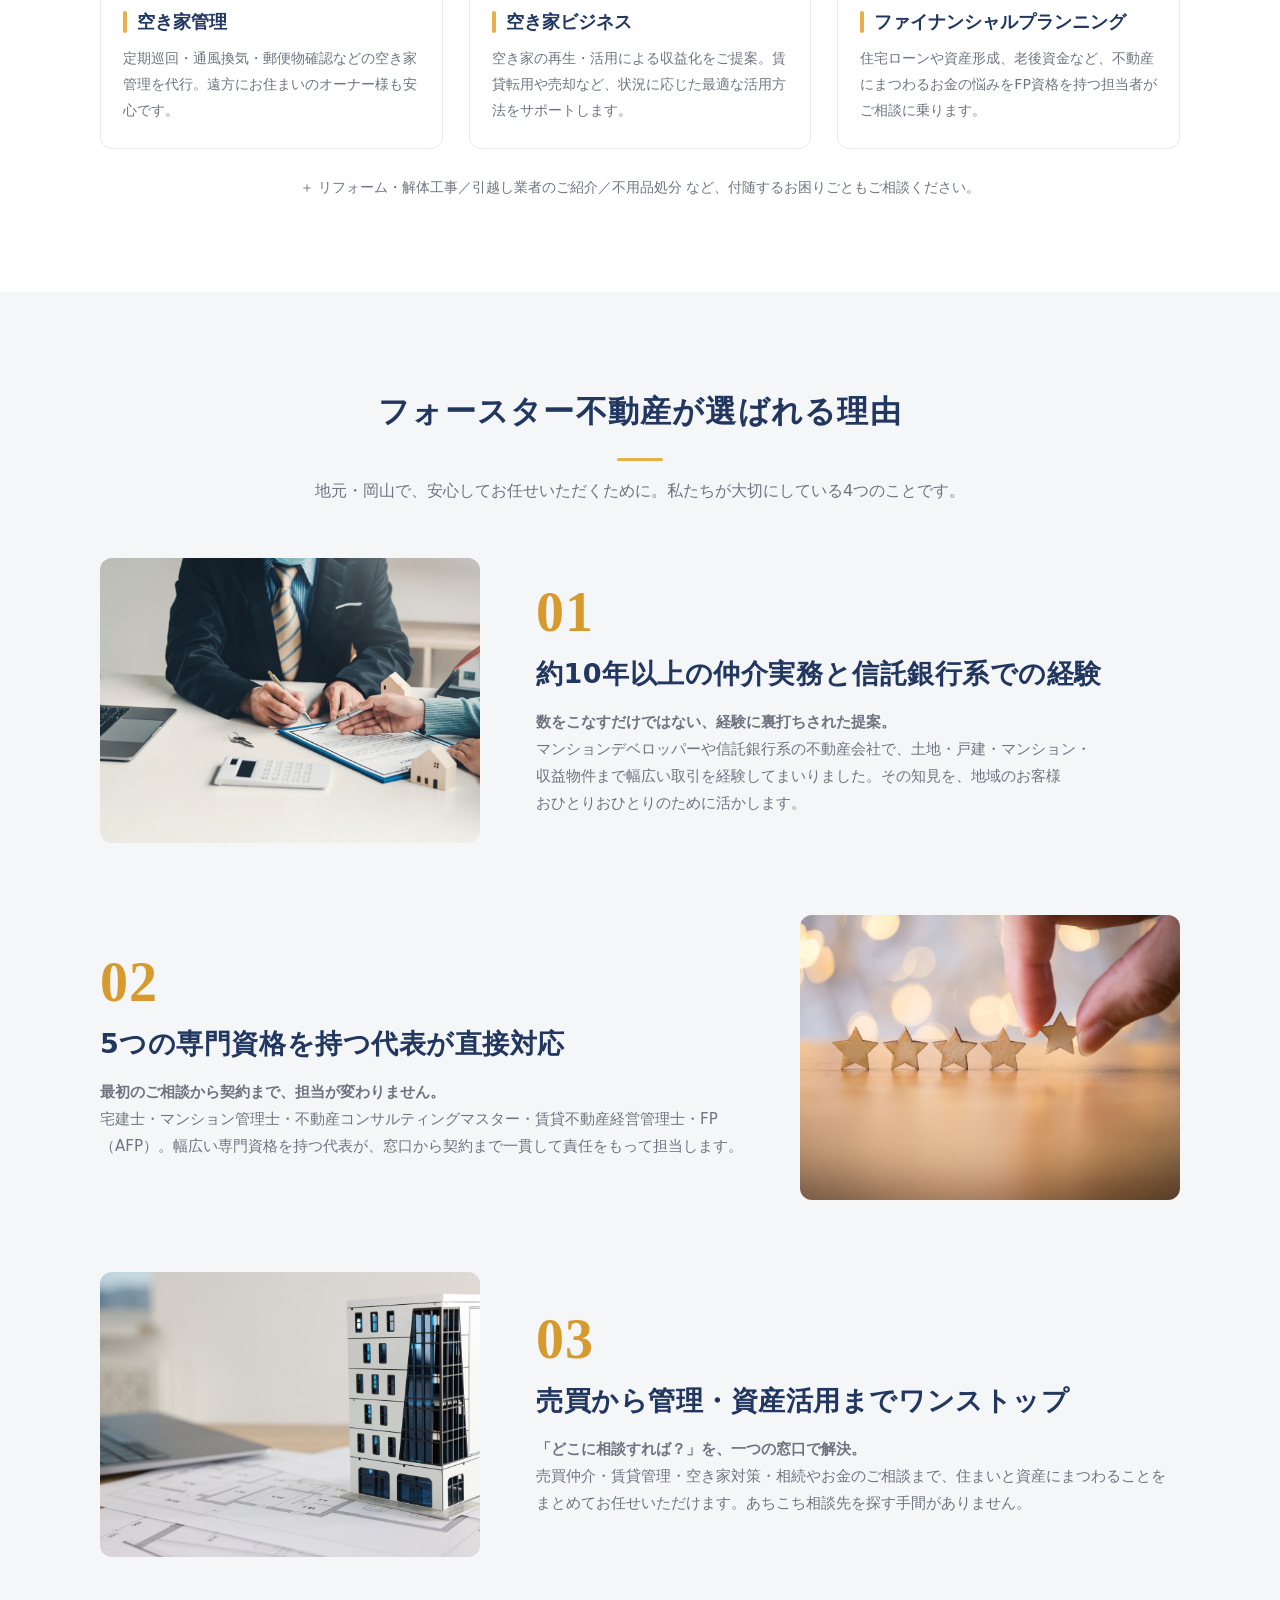
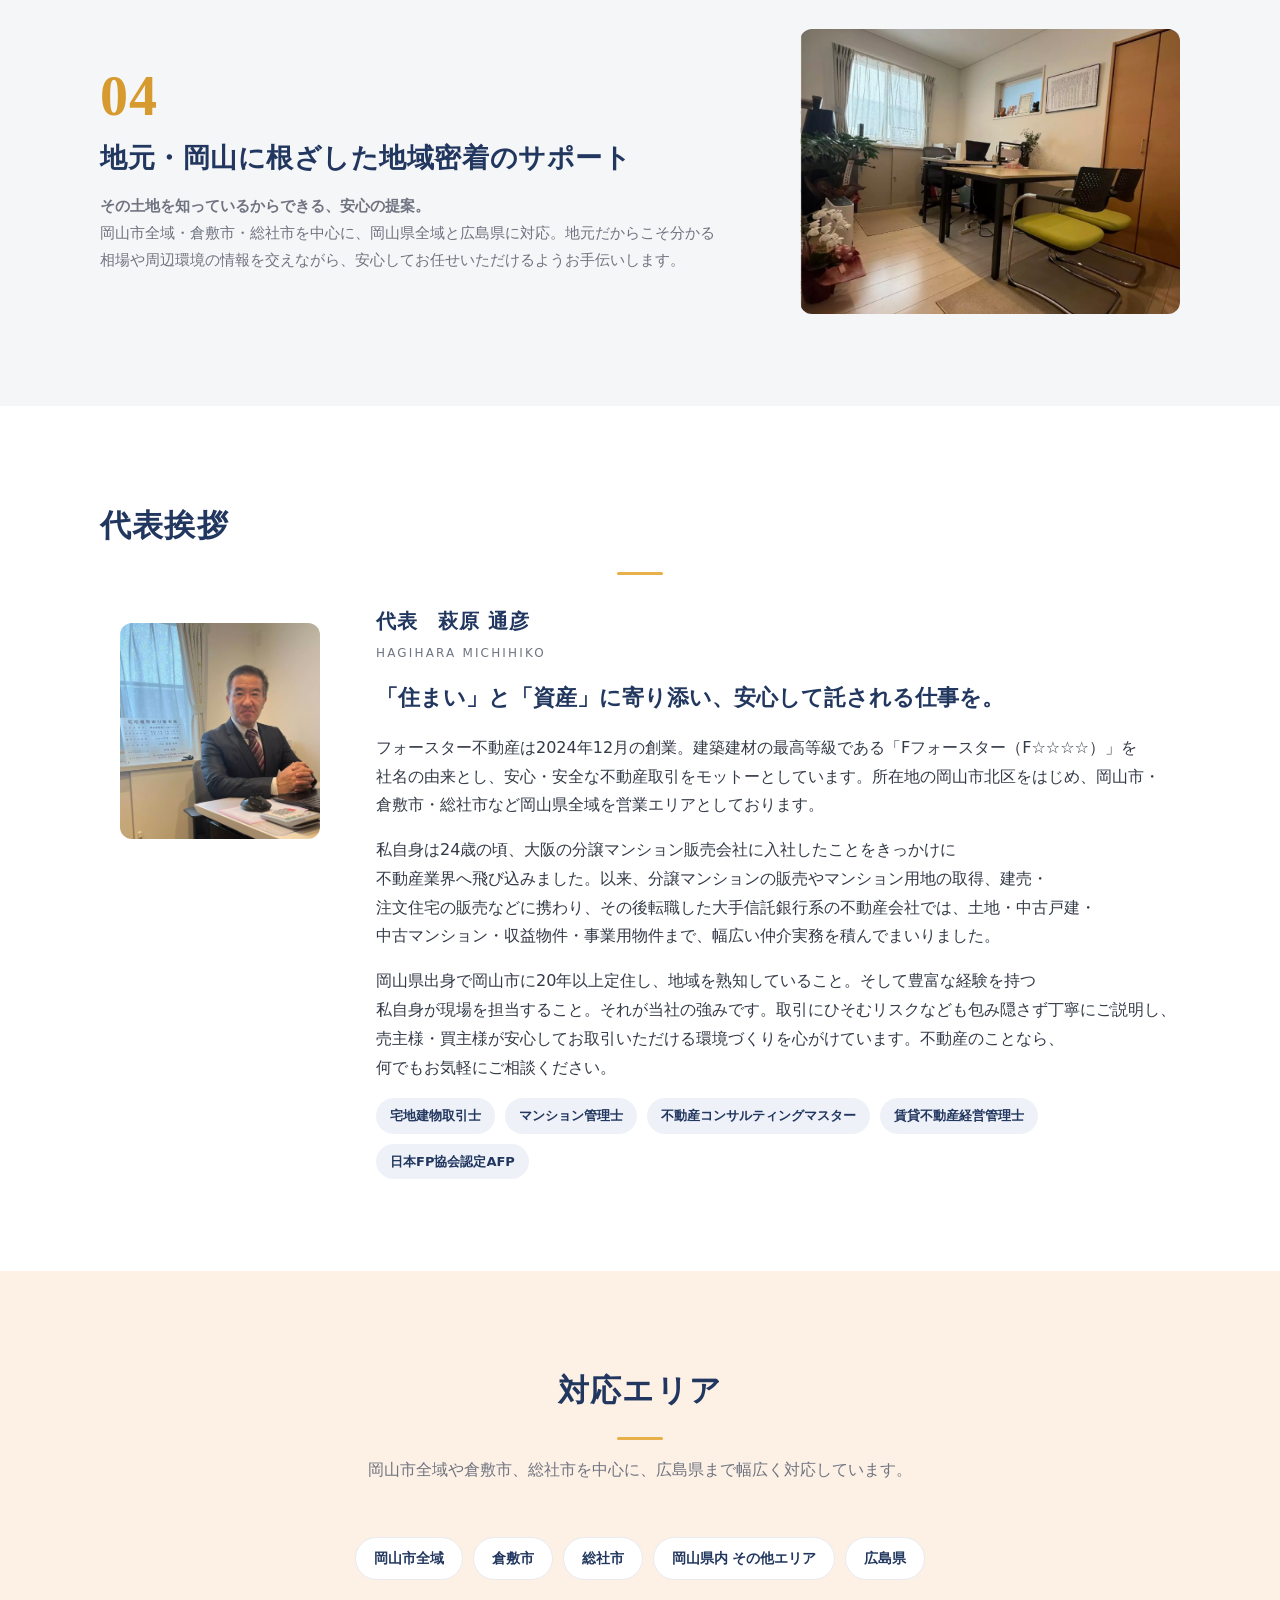
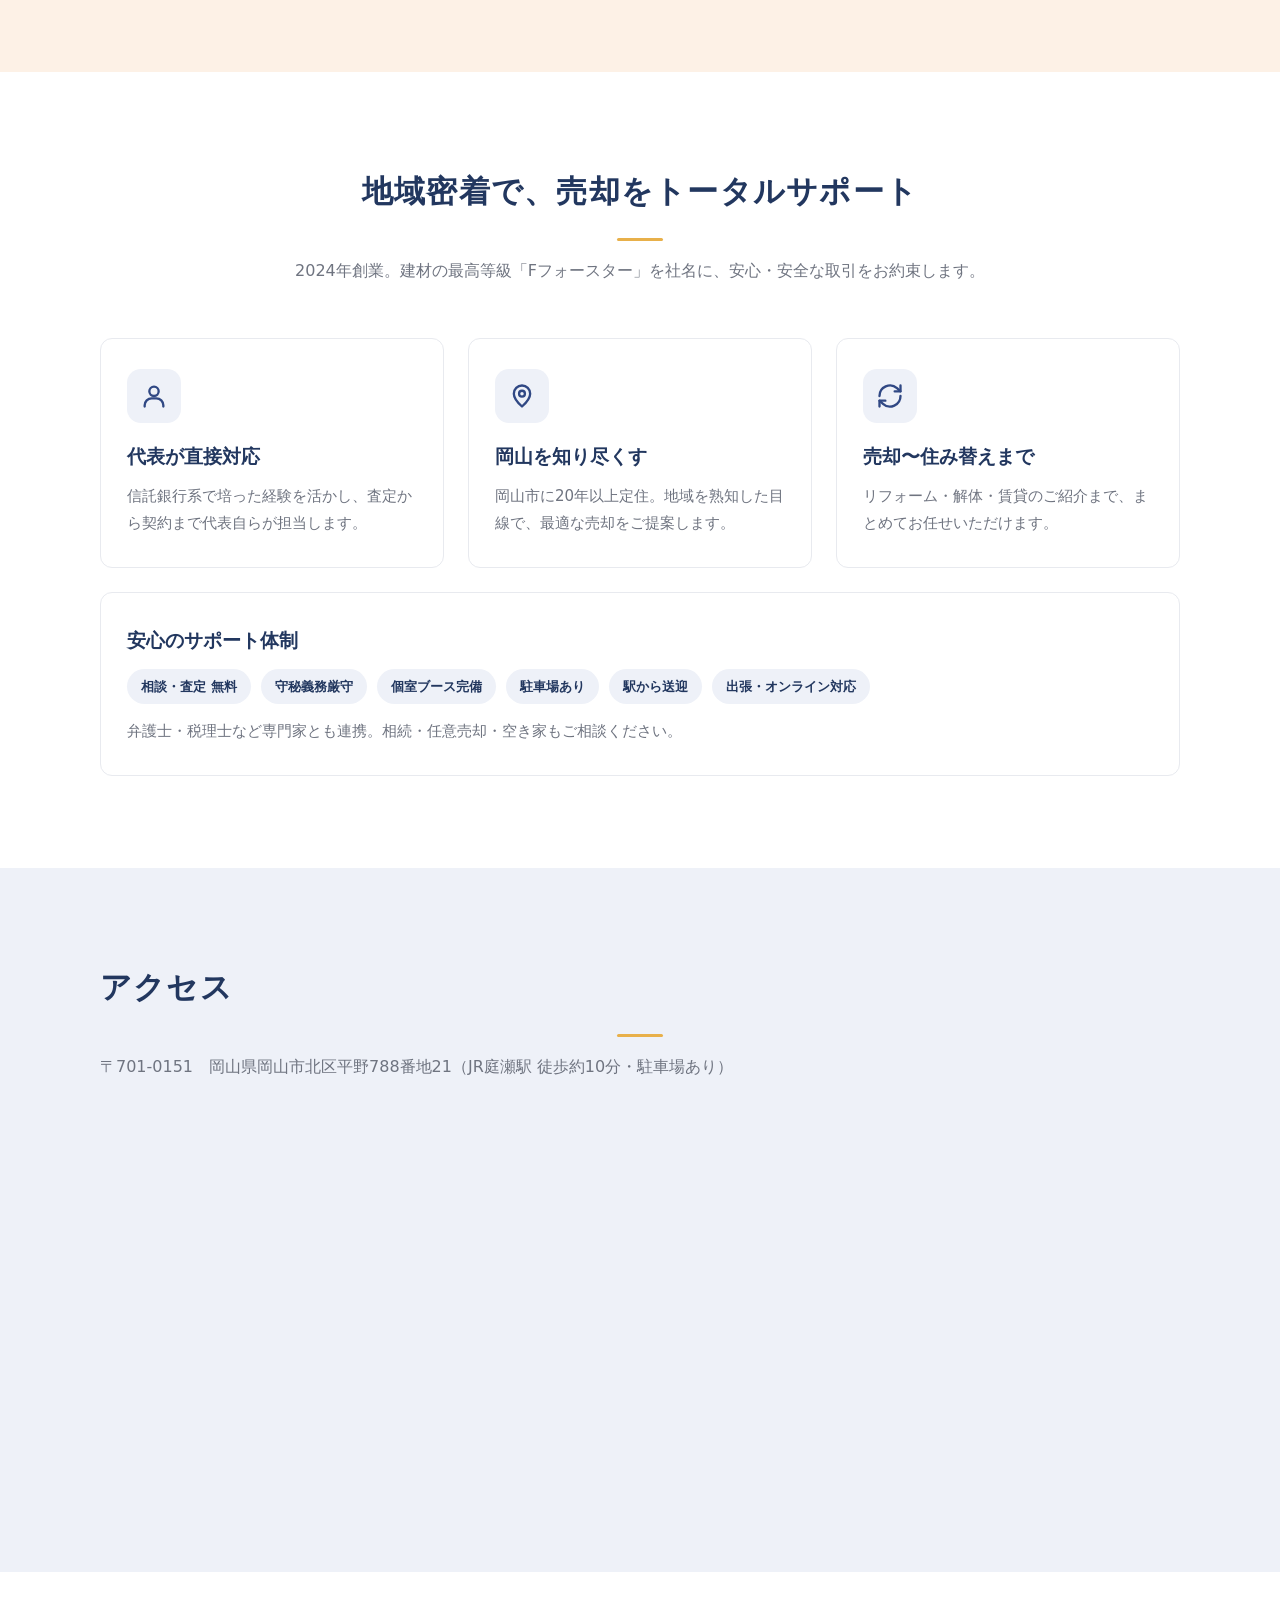
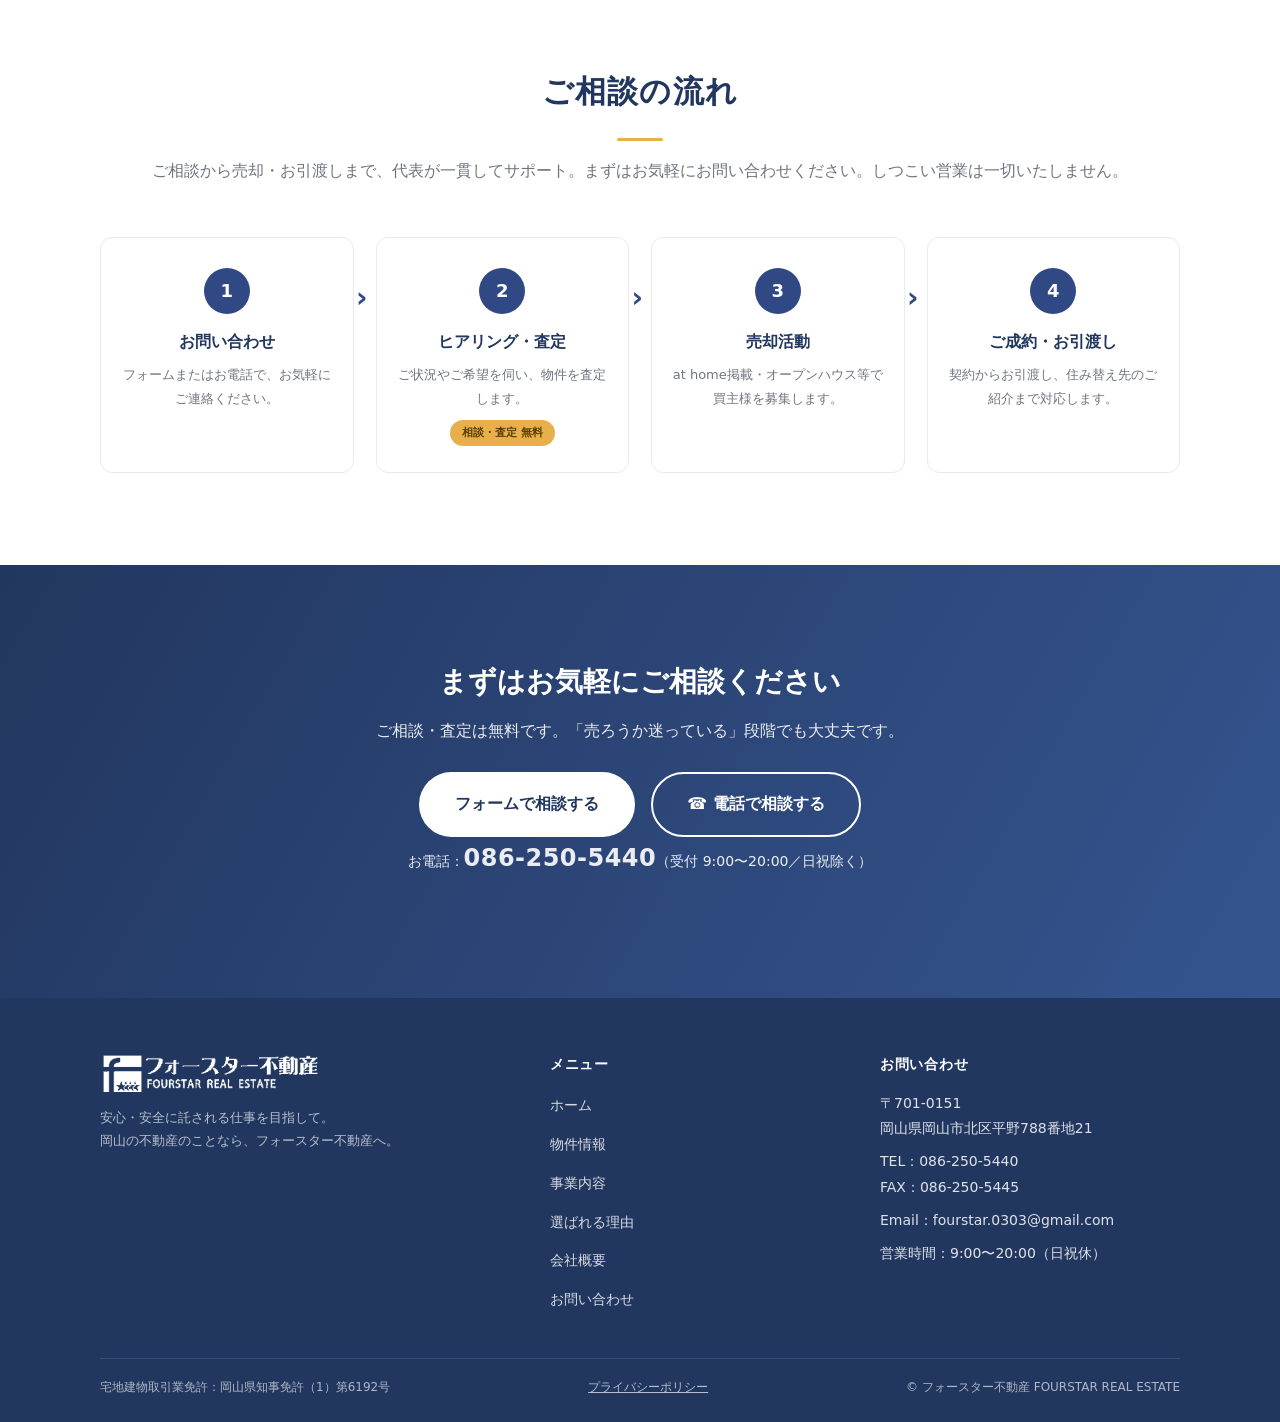
==== commit 9af1dafe: "メゾン操山に外観写真を掲載＋実績バッジの「約」を削除 Co-Authored-By: Claude Opus 4.8 <noreply@anthropic.com>" ====
--- a/index.html
+++ b/index.html
@@ -127,7 +127,7 @@
   <div class="stats">
     <div class="container">
       <div class="cols">
-        <div class="cell"><div class="num">約10<span class="u">年以上</span></div><div class="lbl">地元・岡山での仲介実務</div></div>
+        <div class="cell"><div class="num">10<span class="u">年以上</span></div><div class="lbl">地元・岡山での仲介実務</div></div>
         <div class="cell"><div class="num">5<span class="u">つ</span></div><div class="lbl">代表が持つ専門資格</div></div>
         <div class="cell"><div class="num">無料</div><div class="lbl">ご相談・査定はいつでも</div></div>
       </div>
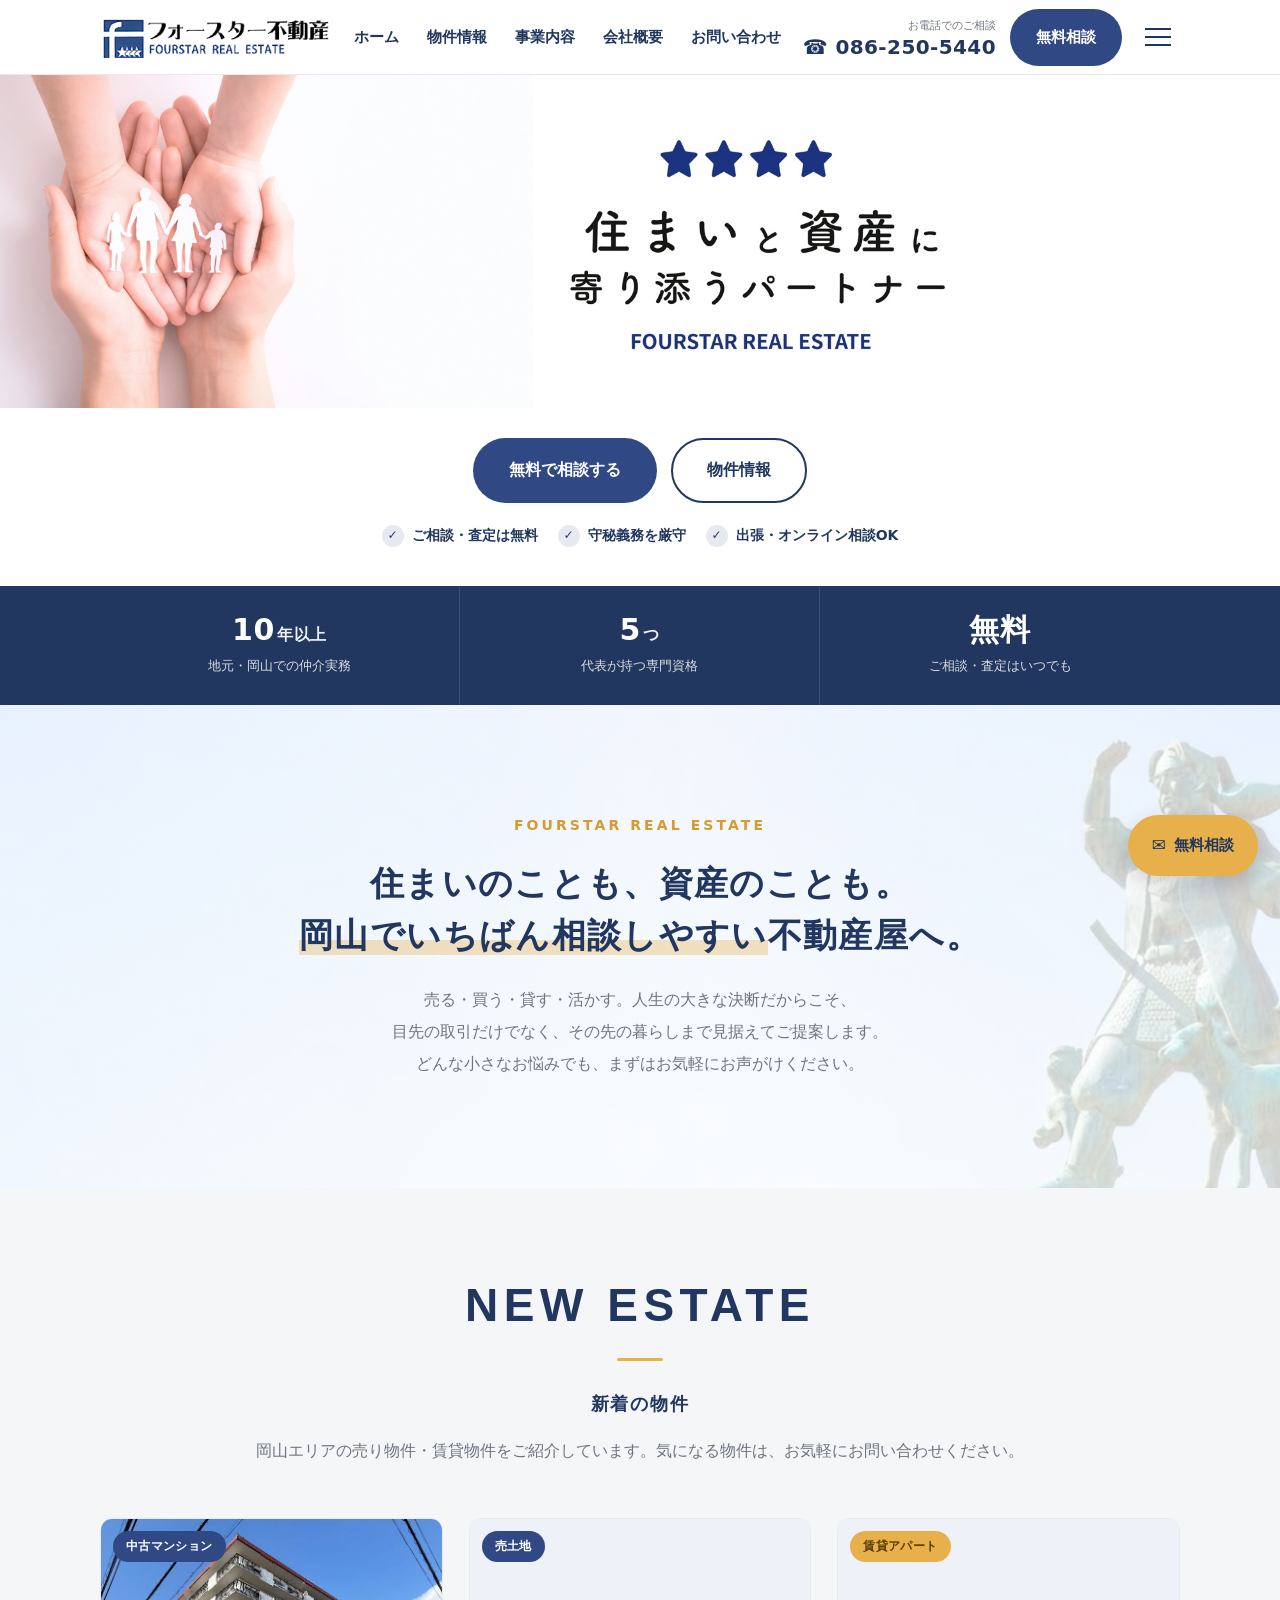
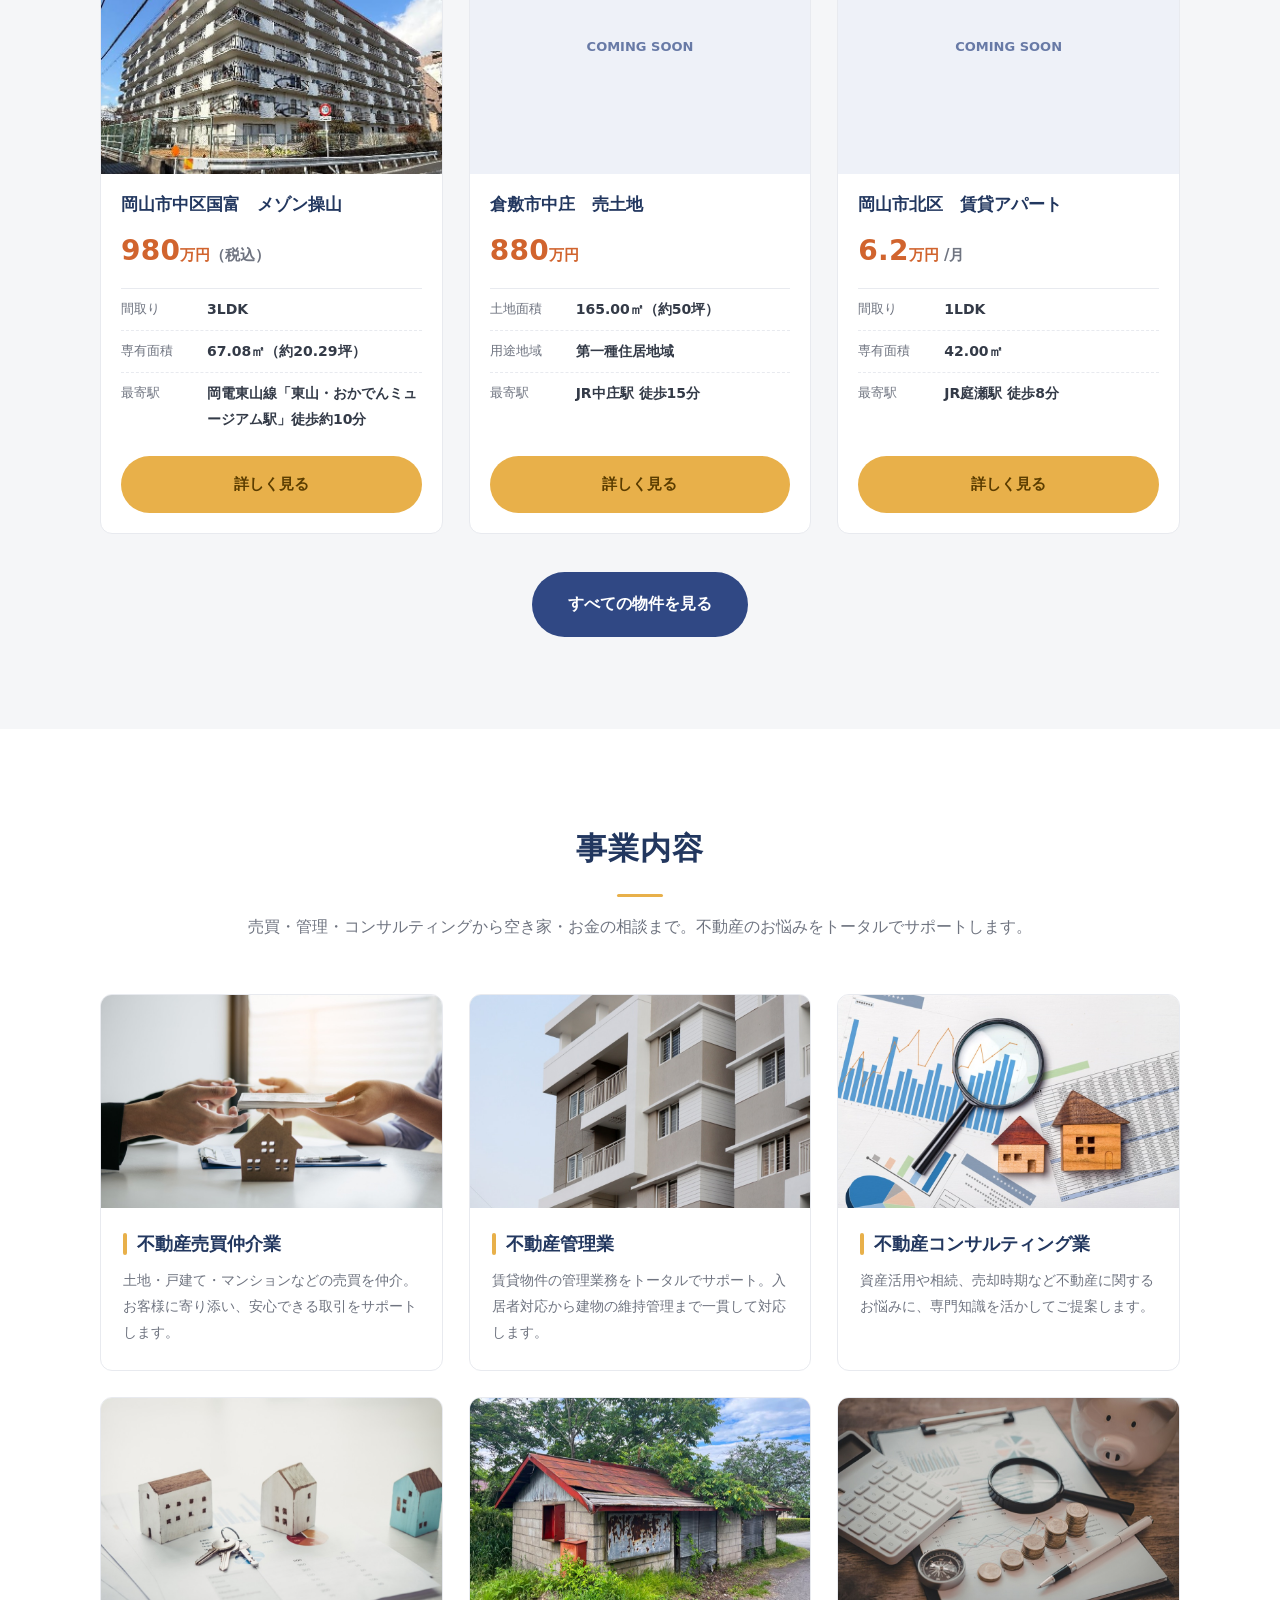
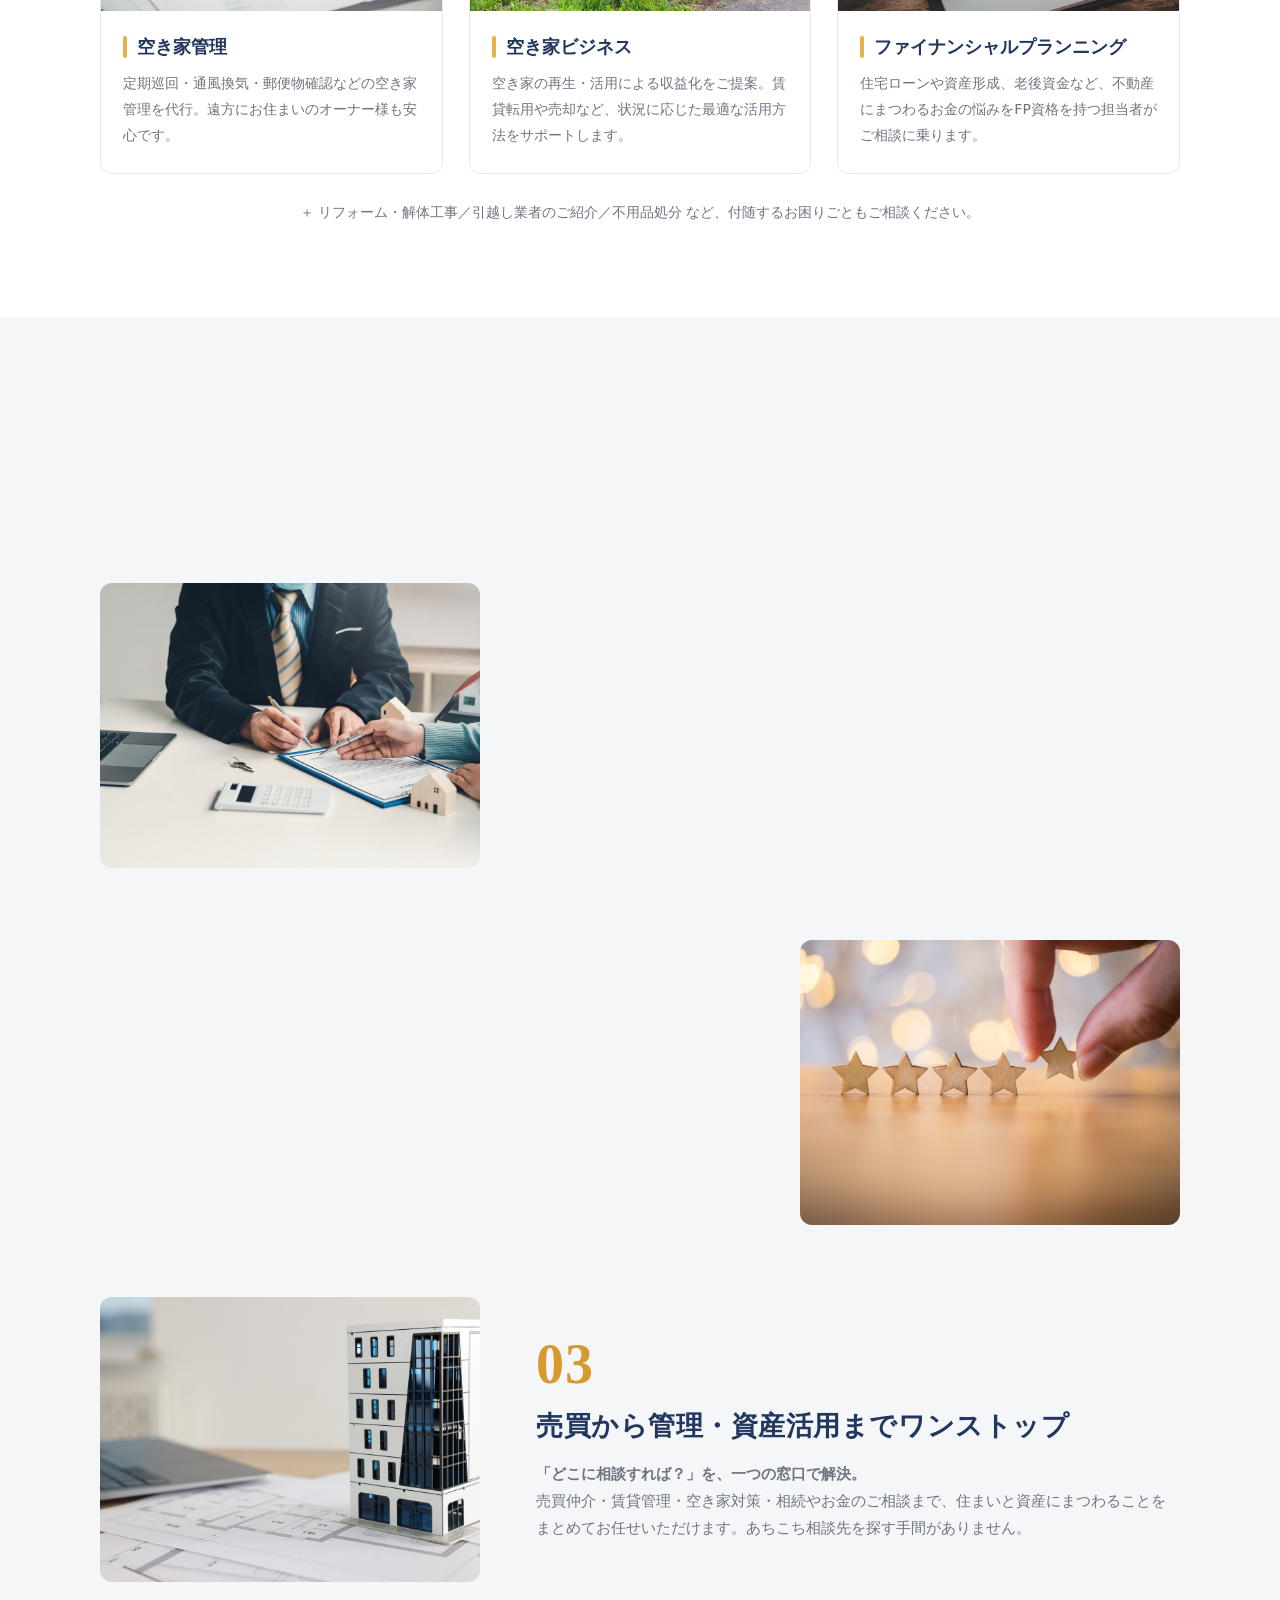
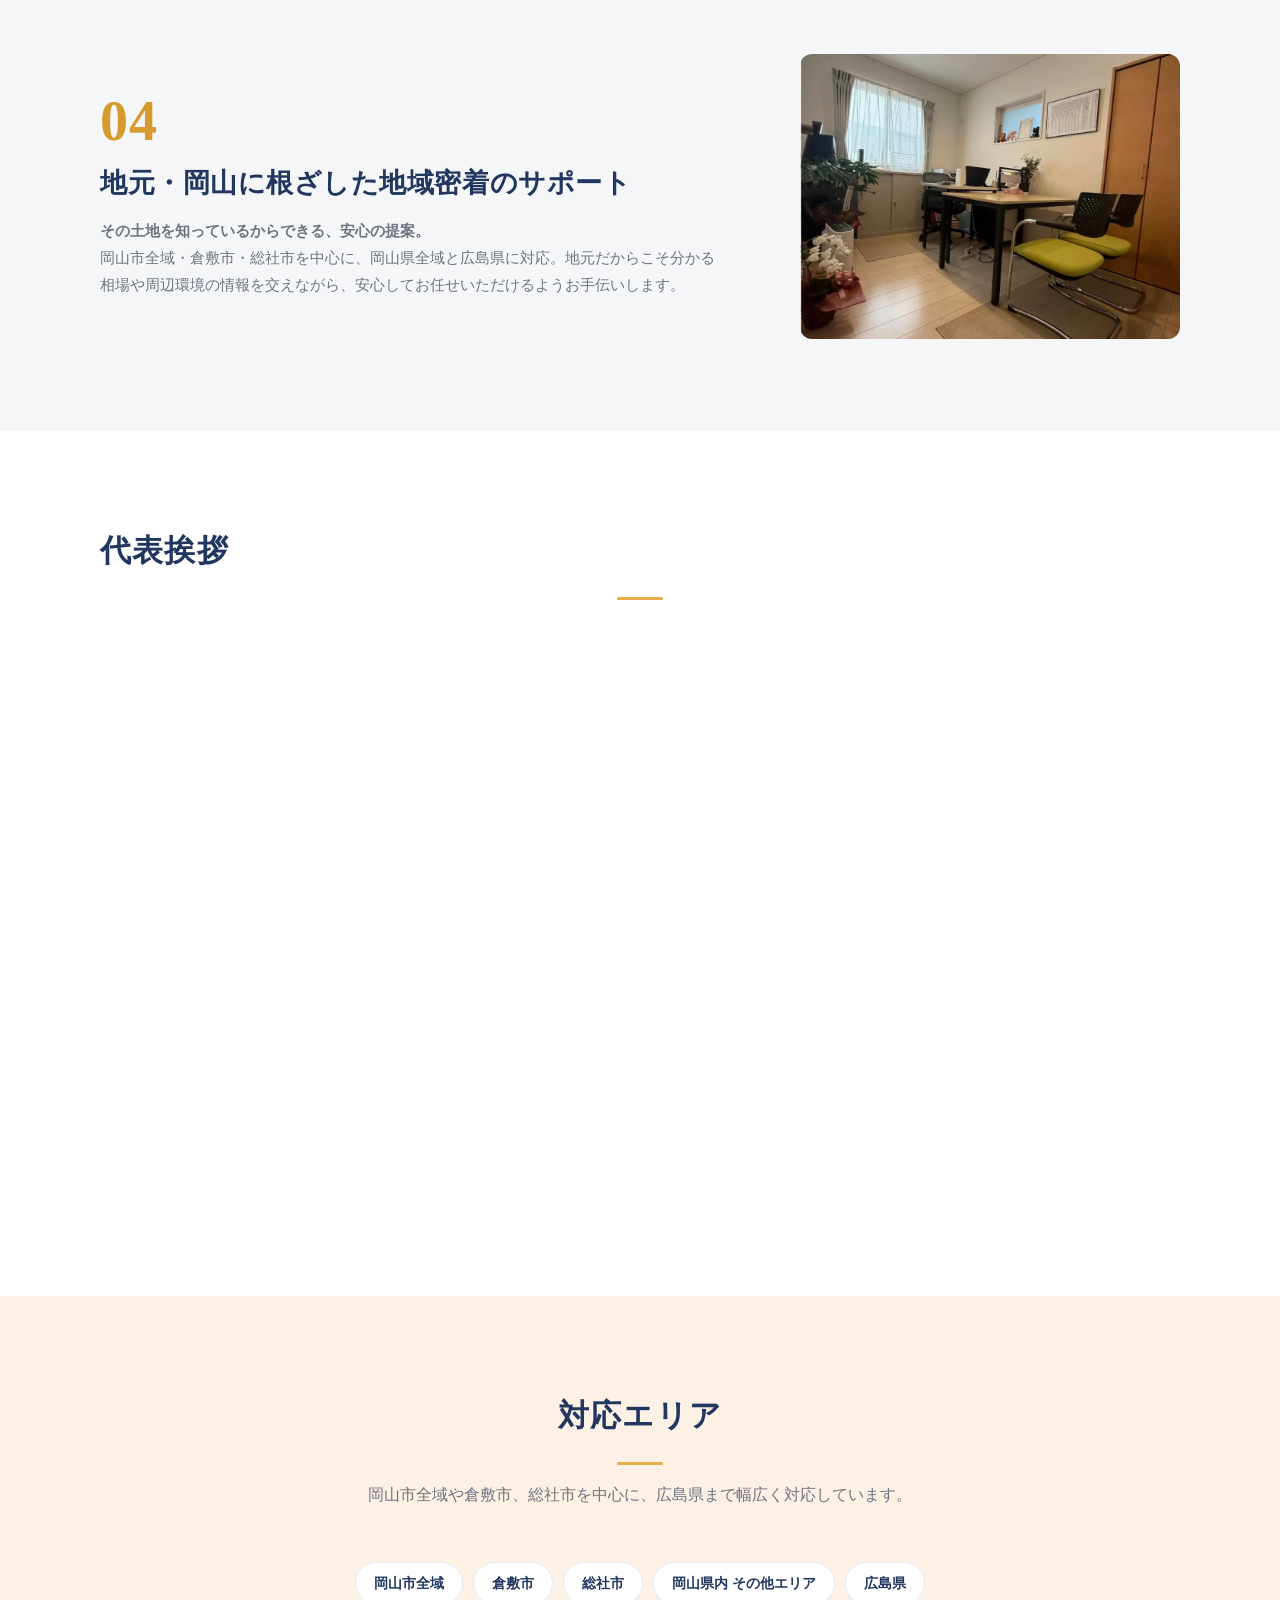
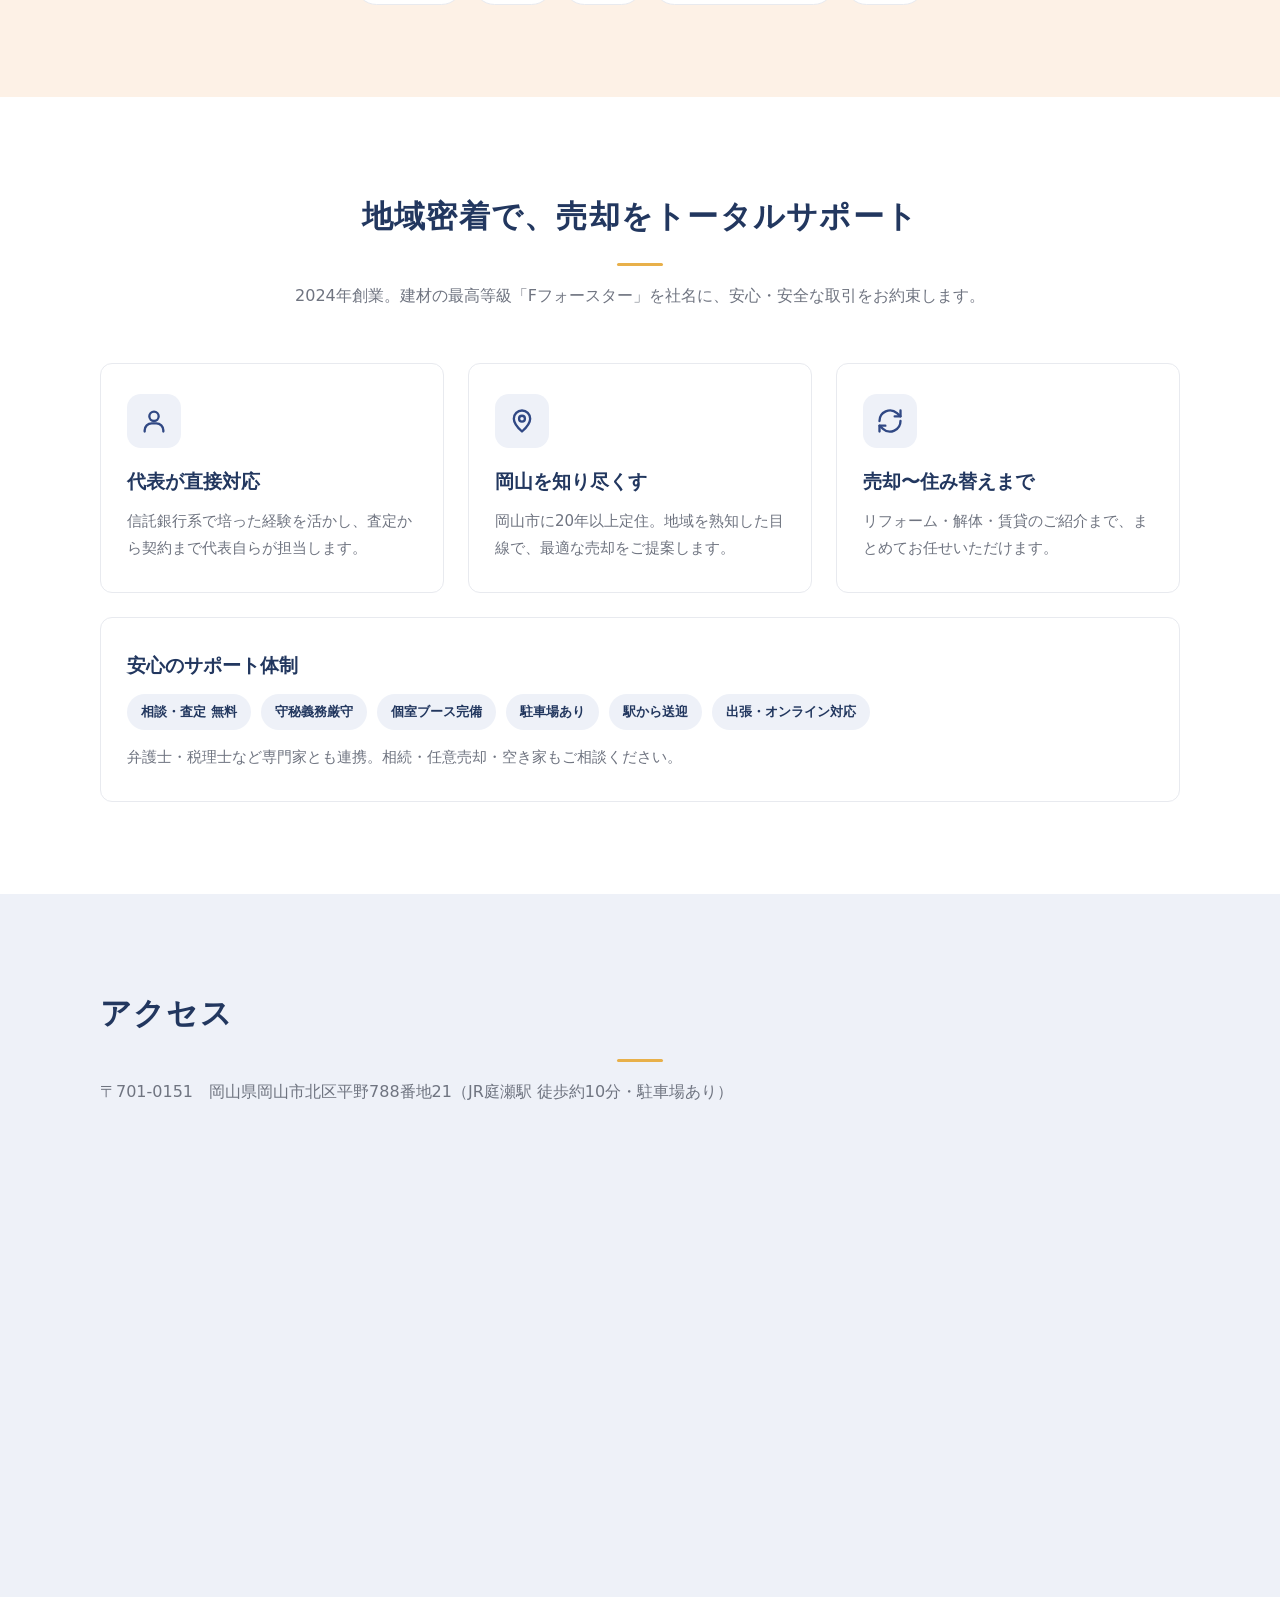
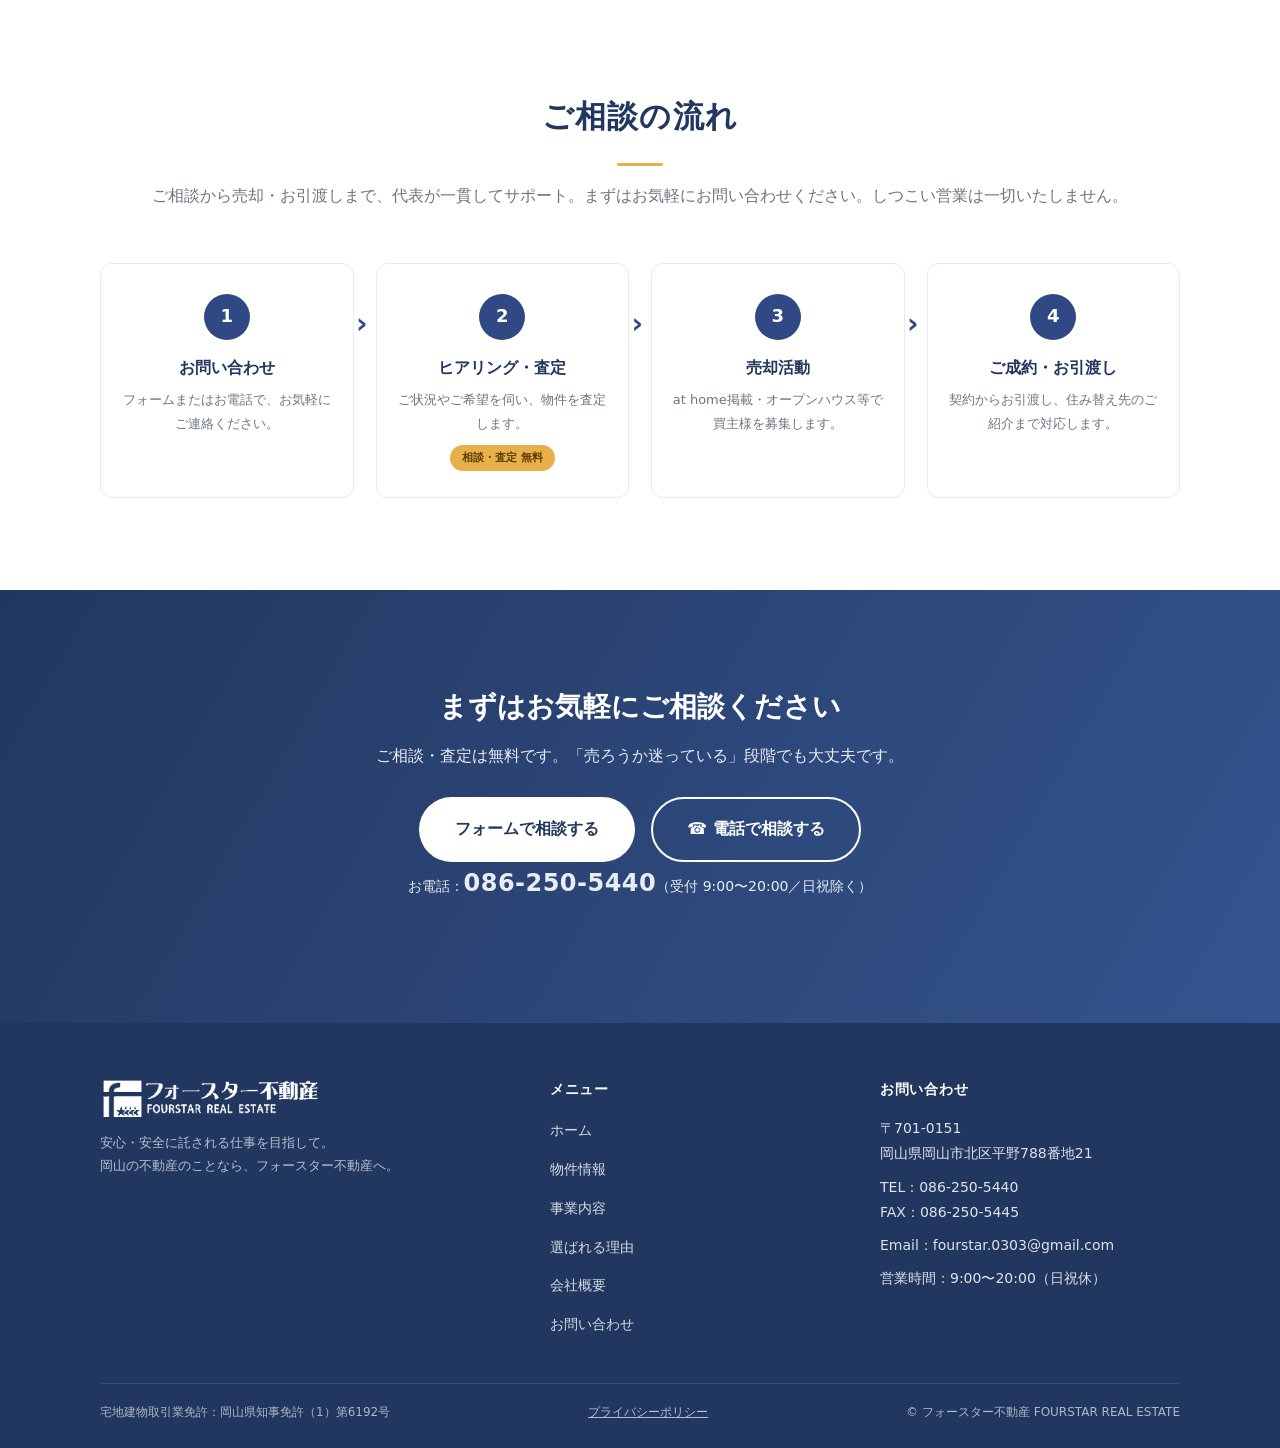
==== commit 7152f63a: "トップの新着の物件にメゾン操山（外観写真付き）を掲載 Co-Authored-By: Claude Opus 4.8 <noreply@anthropic.com>" ====
--- a/index.html
+++ b/index.html
@@ -162,18 +162,17 @@
 
         <article class="prop-card">
           <div class="prop-photo">
-            <span class="prop-label">中古戸建</span>
-            <!-- 写真を入れるとき：下の画像タグを囲っている左右の記号を外し、src を images/ に入れた写真名に変更してください -->
-            <!-- <img src="images/bukken1.jpg" alt="物件写真"> -->
-            <span class="noimg">COMING SOON</span>
+            <span class="prop-label">中古マンション</span>
+            <!-- 写真を入れるとき：下の画像タグの src を images/ に入れた写真名に変更してください -->
+            <img src="images/mezon-sozan.jpg" alt="メゾン操山 外観">
           </div>
           <div class="prop-body">
-            <h3 class="prop-name">岡山市北区平野　中古戸建</h3>
-            <p class="prop-price"><span class="num">1,280</span>万円</p>
+            <h3 class="prop-name">岡山市中区国富　メゾン操山</h3>
+            <p class="prop-price"><span class="num">980</span>万円<span class="rent-mo">（税込）</span></p>
             <ul class="prop-specs">
-              <li><span class="k">間取り</span><span class="v">4LDK</span></li>
-              <li><span class="k">土地面積</span><span class="v">120.50㎡（約36坪）</span></li>
-              <li><span class="k">最寄駅</span><span class="v">JR庭瀬駅 徒歩12分</span></li>
+              <li><span class="k">間取り</span><span class="v">3LDK</span></li>
+              <li><span class="k">専有面積</span><span class="v">67.08㎡（約20.29坪）</span></li>
+              <li><span class="k">最寄駅</span><span class="v">岡電東山線「東山・おかでんミュージアム駅」徒歩約10分</span></li>
             </ul>
             <a href="properties.html#sale" class="btn btn--accent">詳しく見る</a>
           </div>
